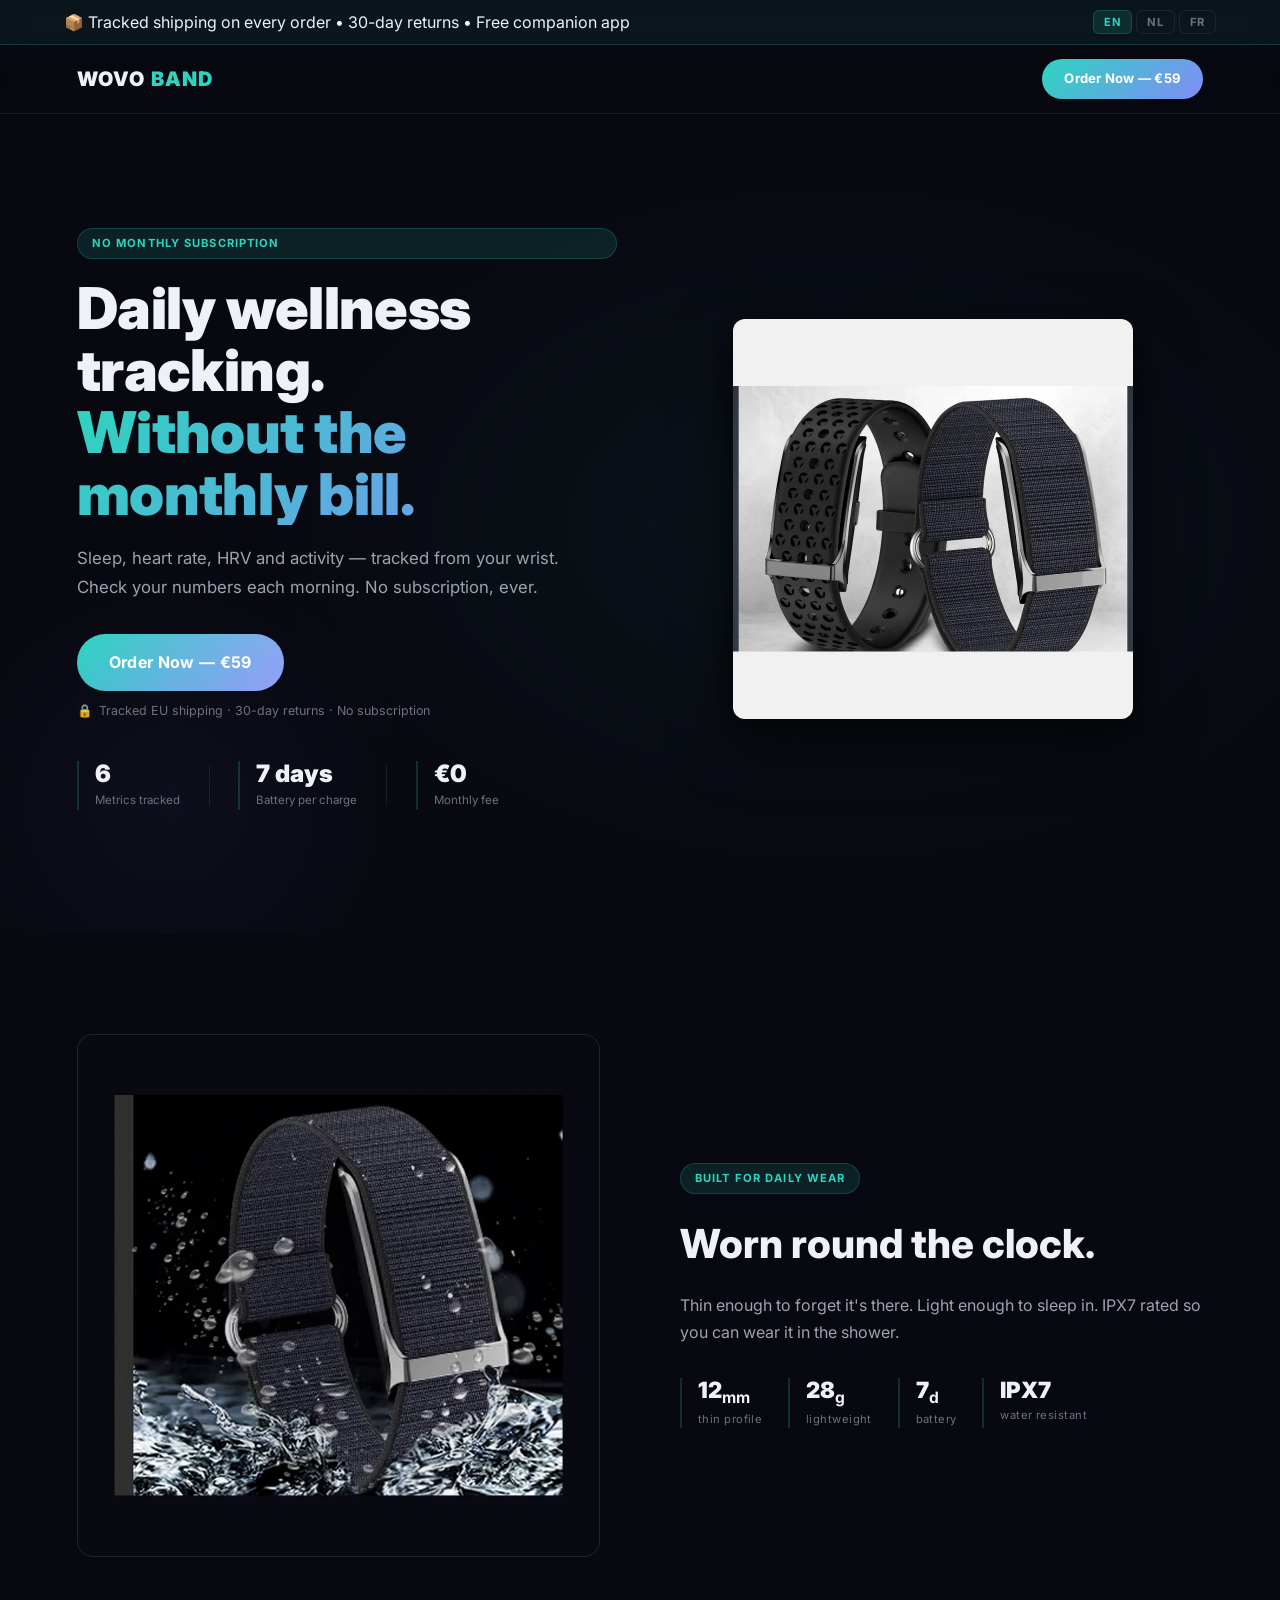
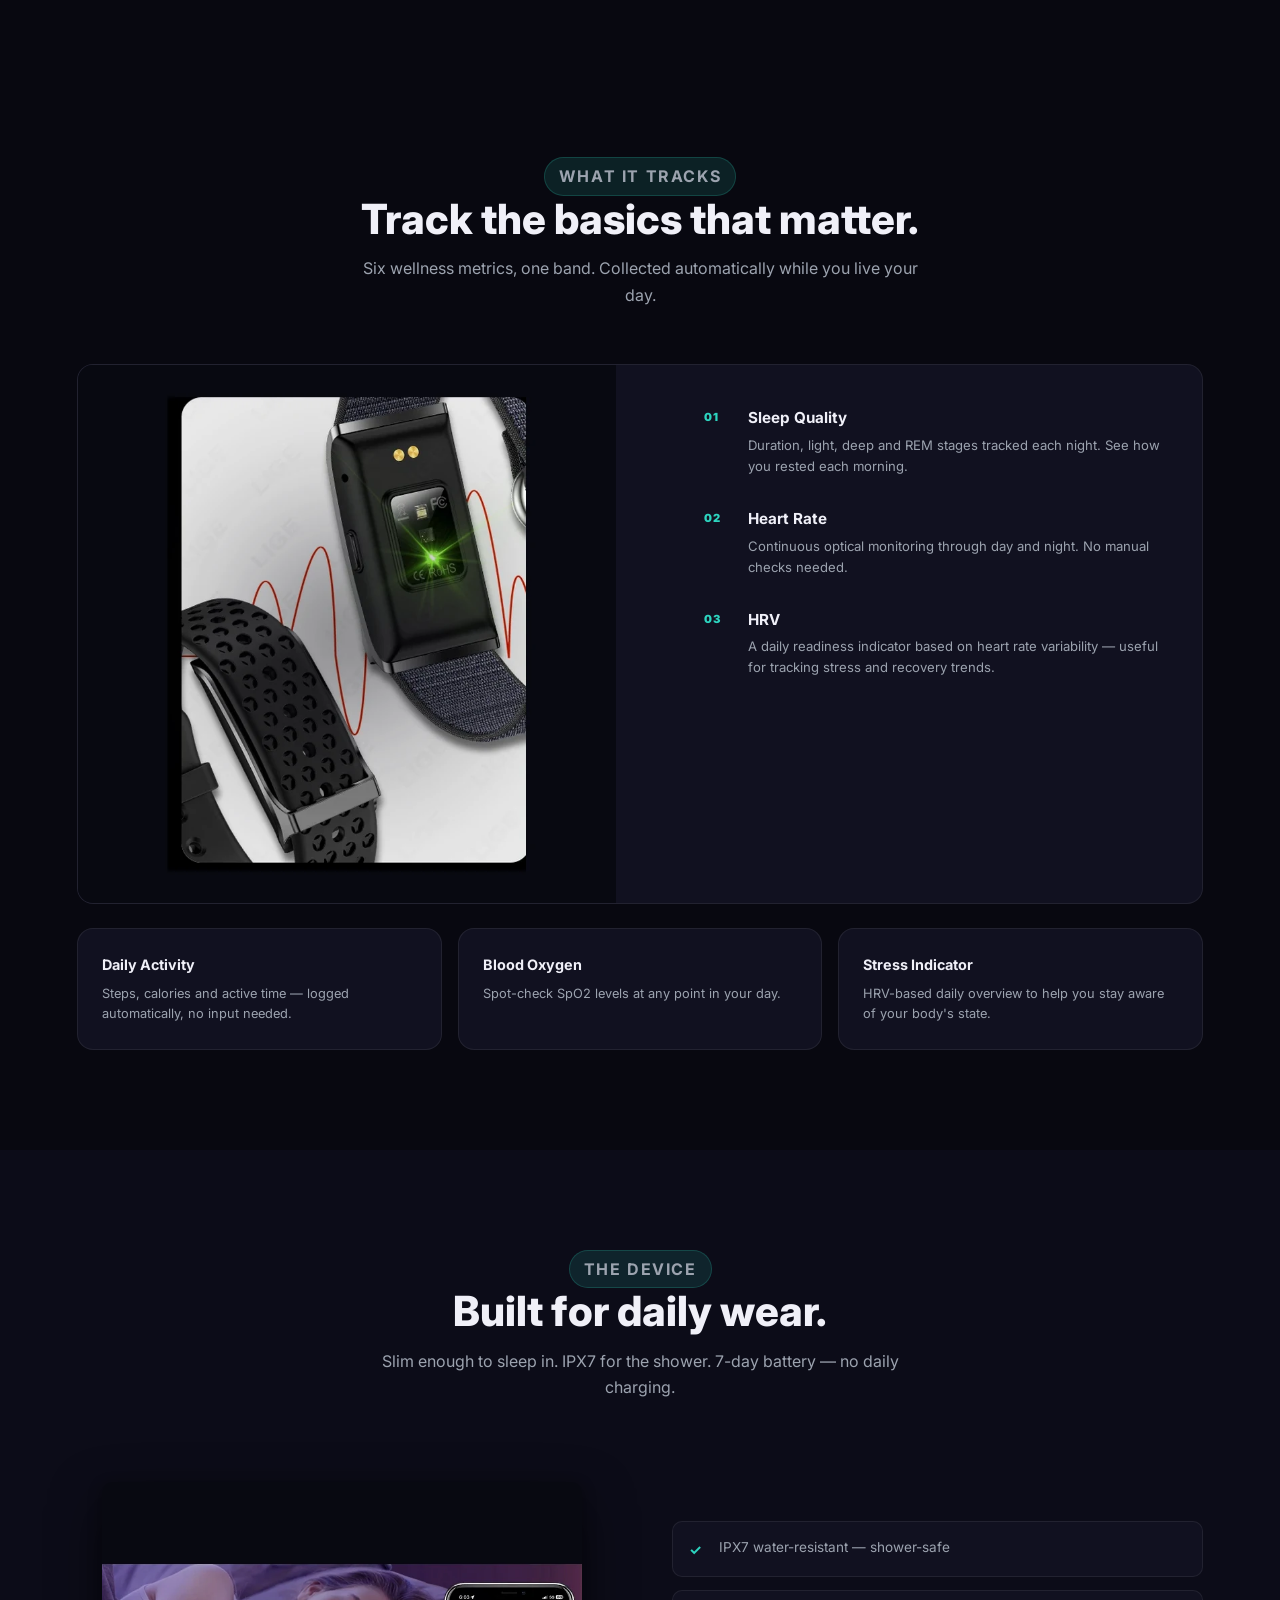
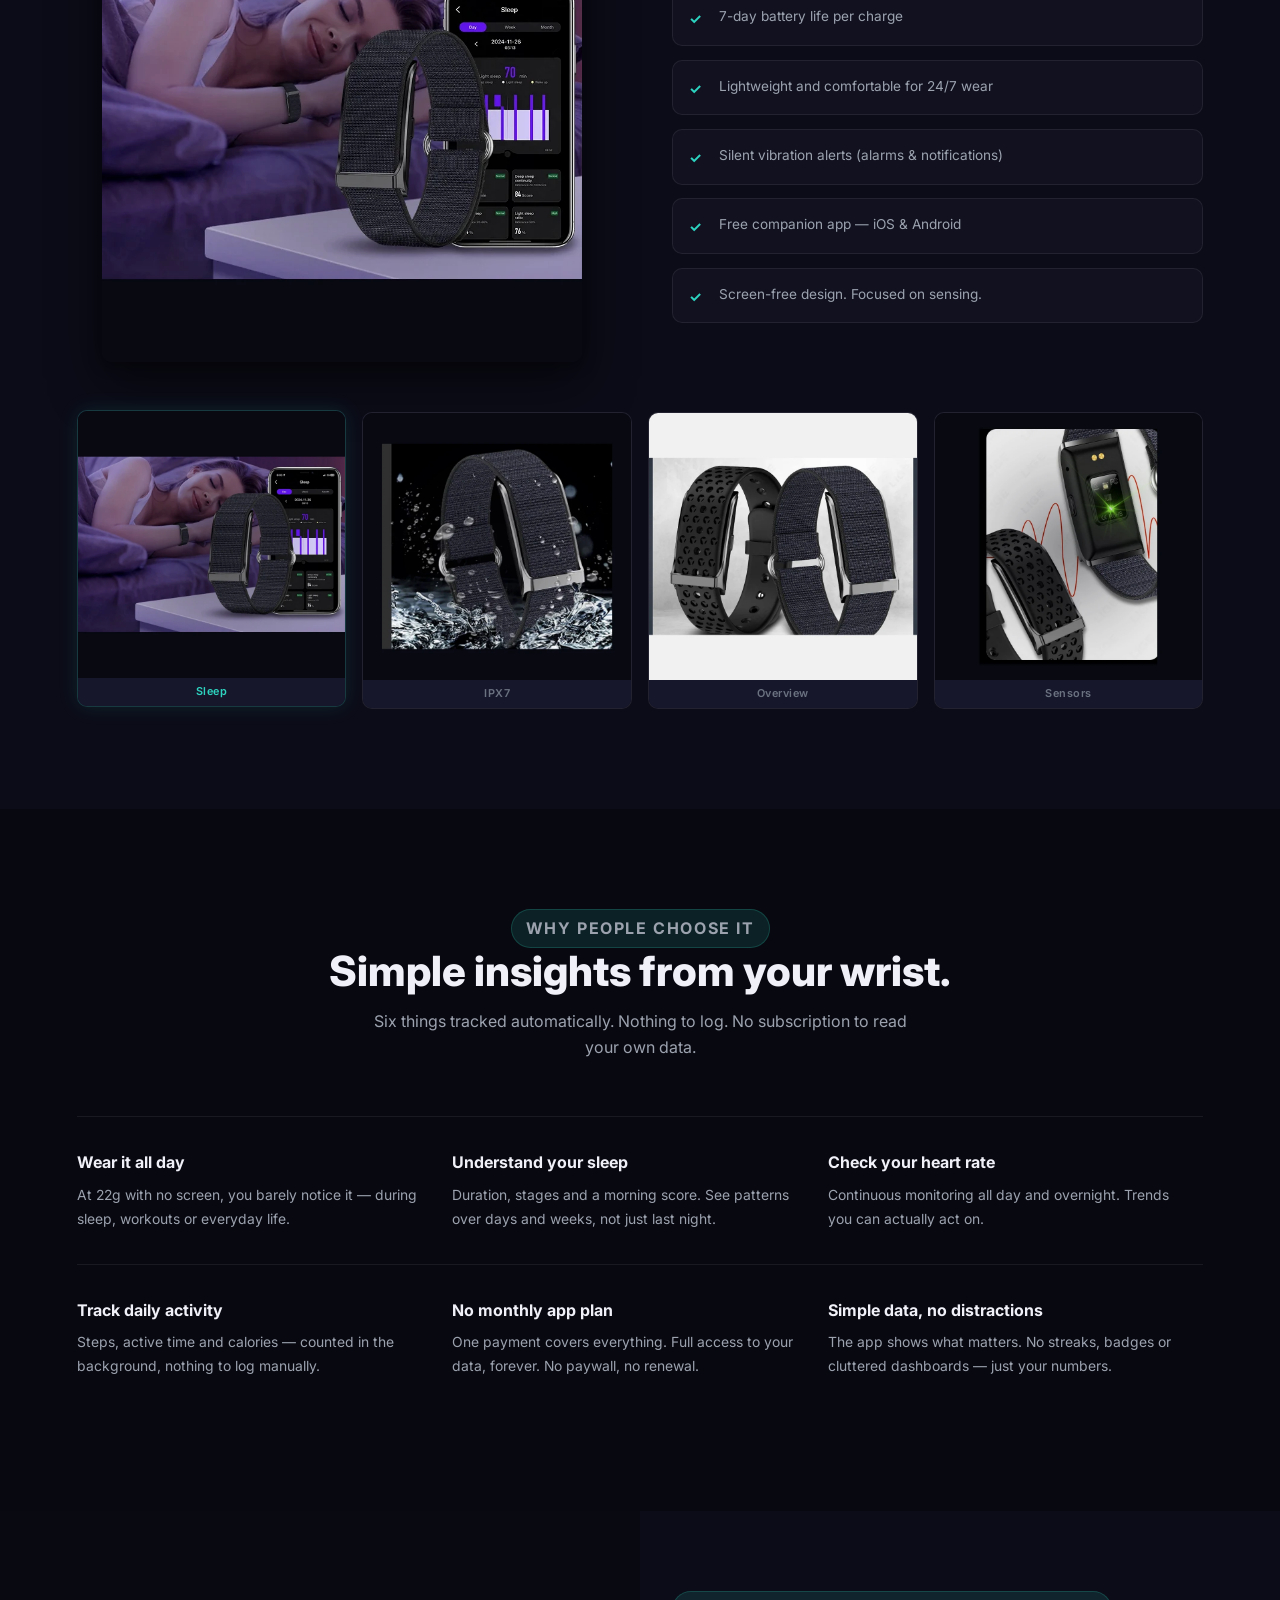
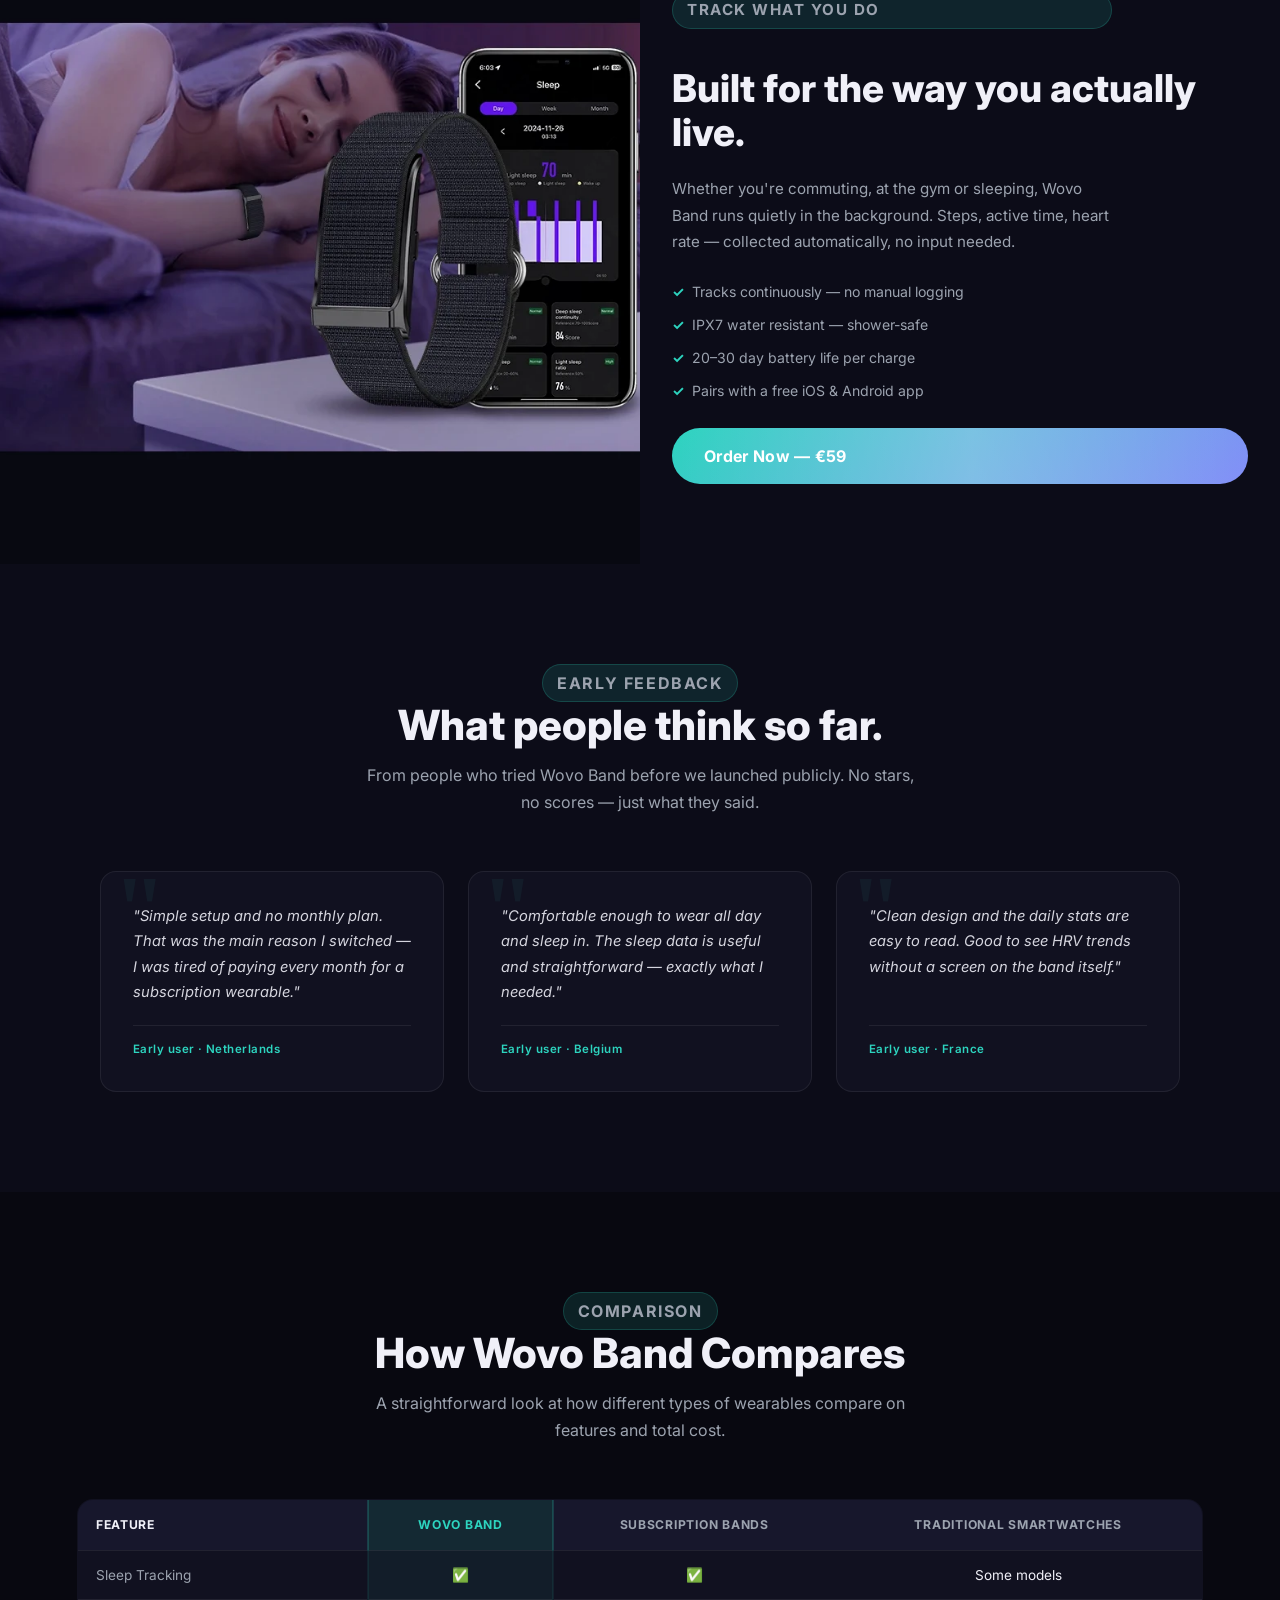
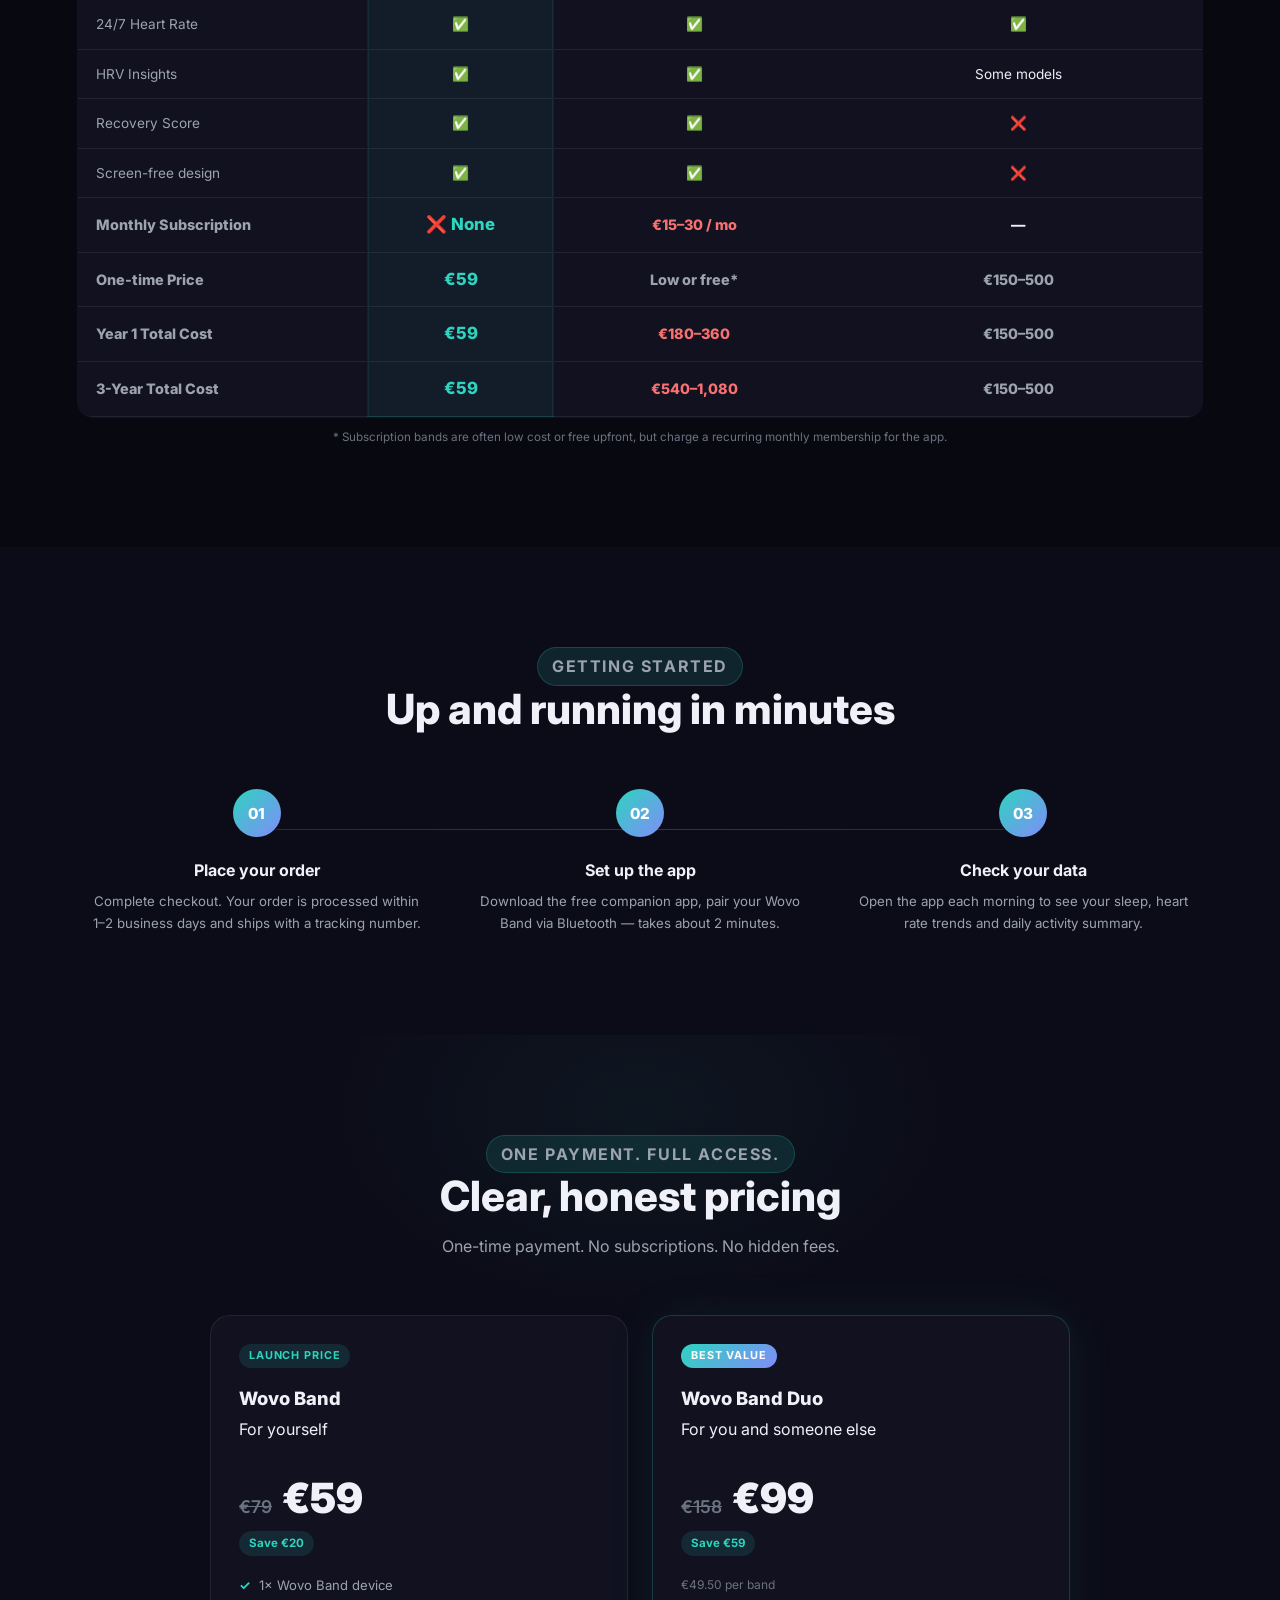
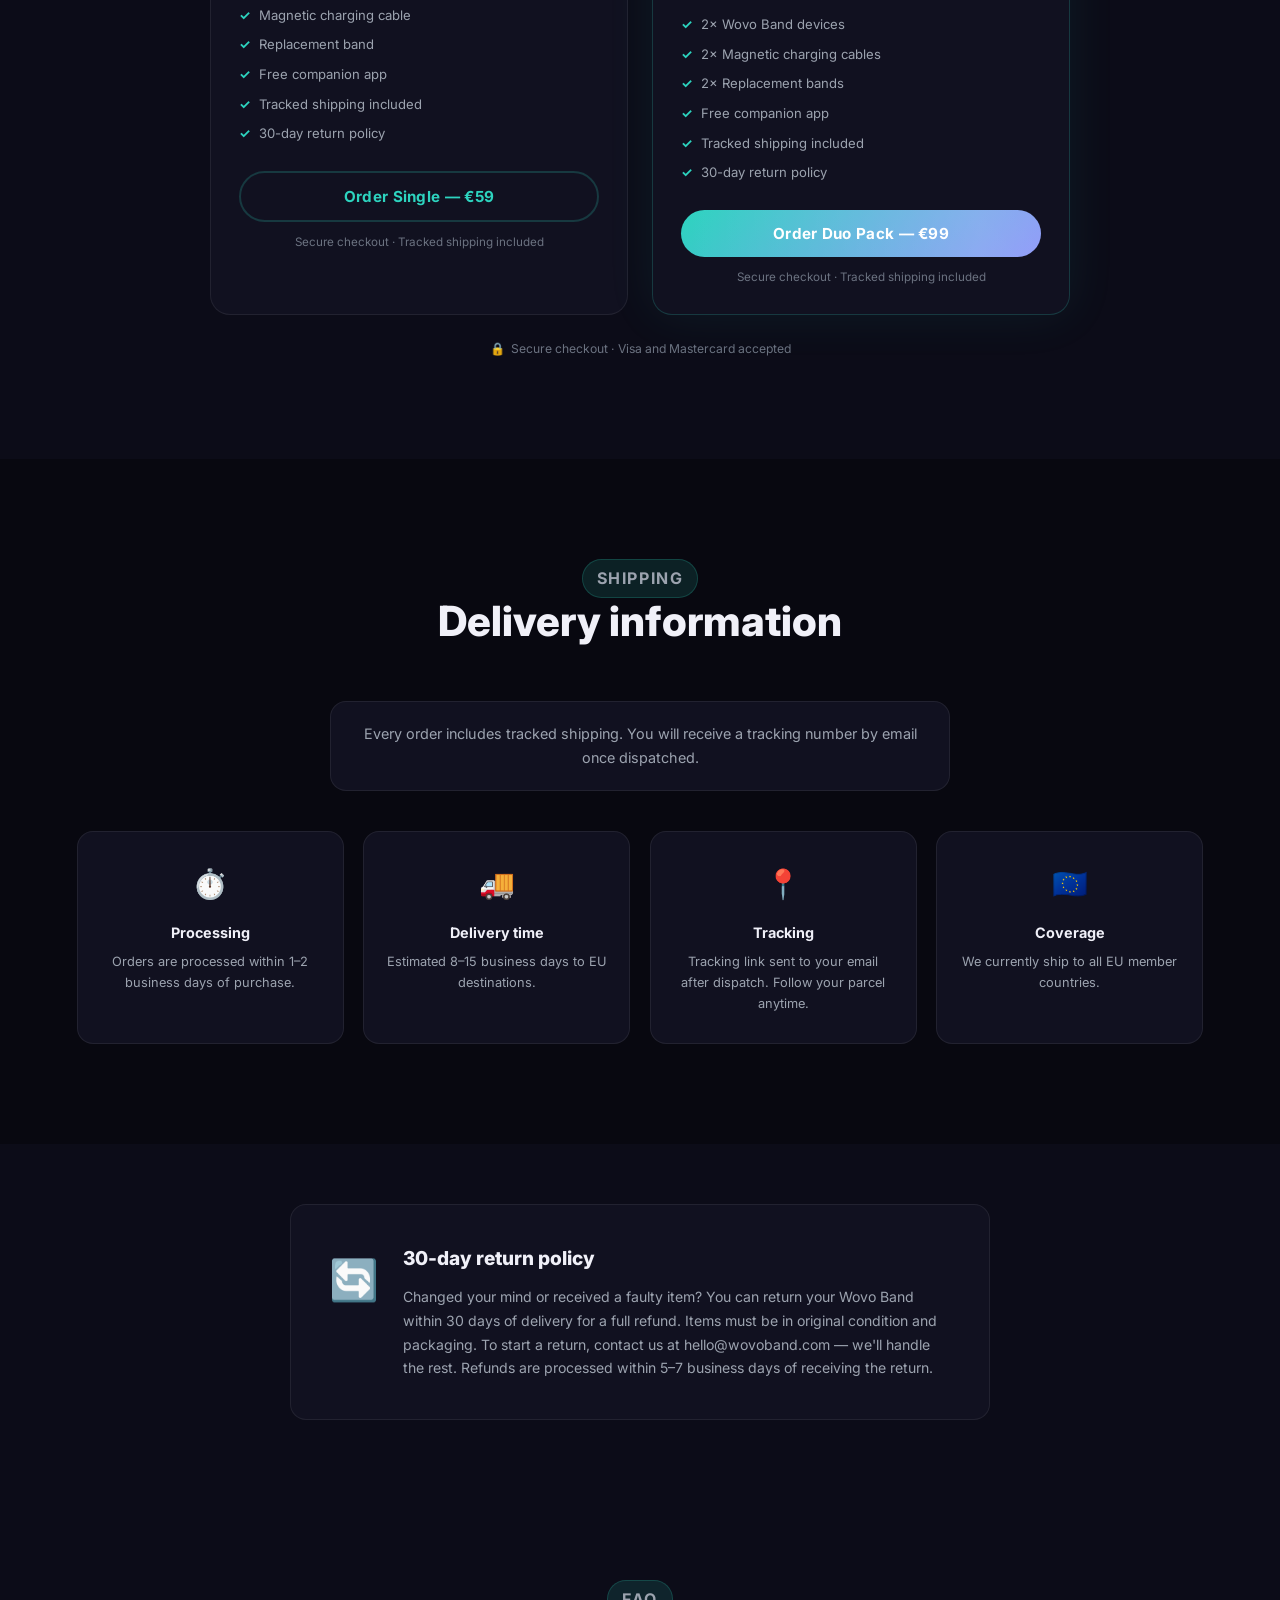
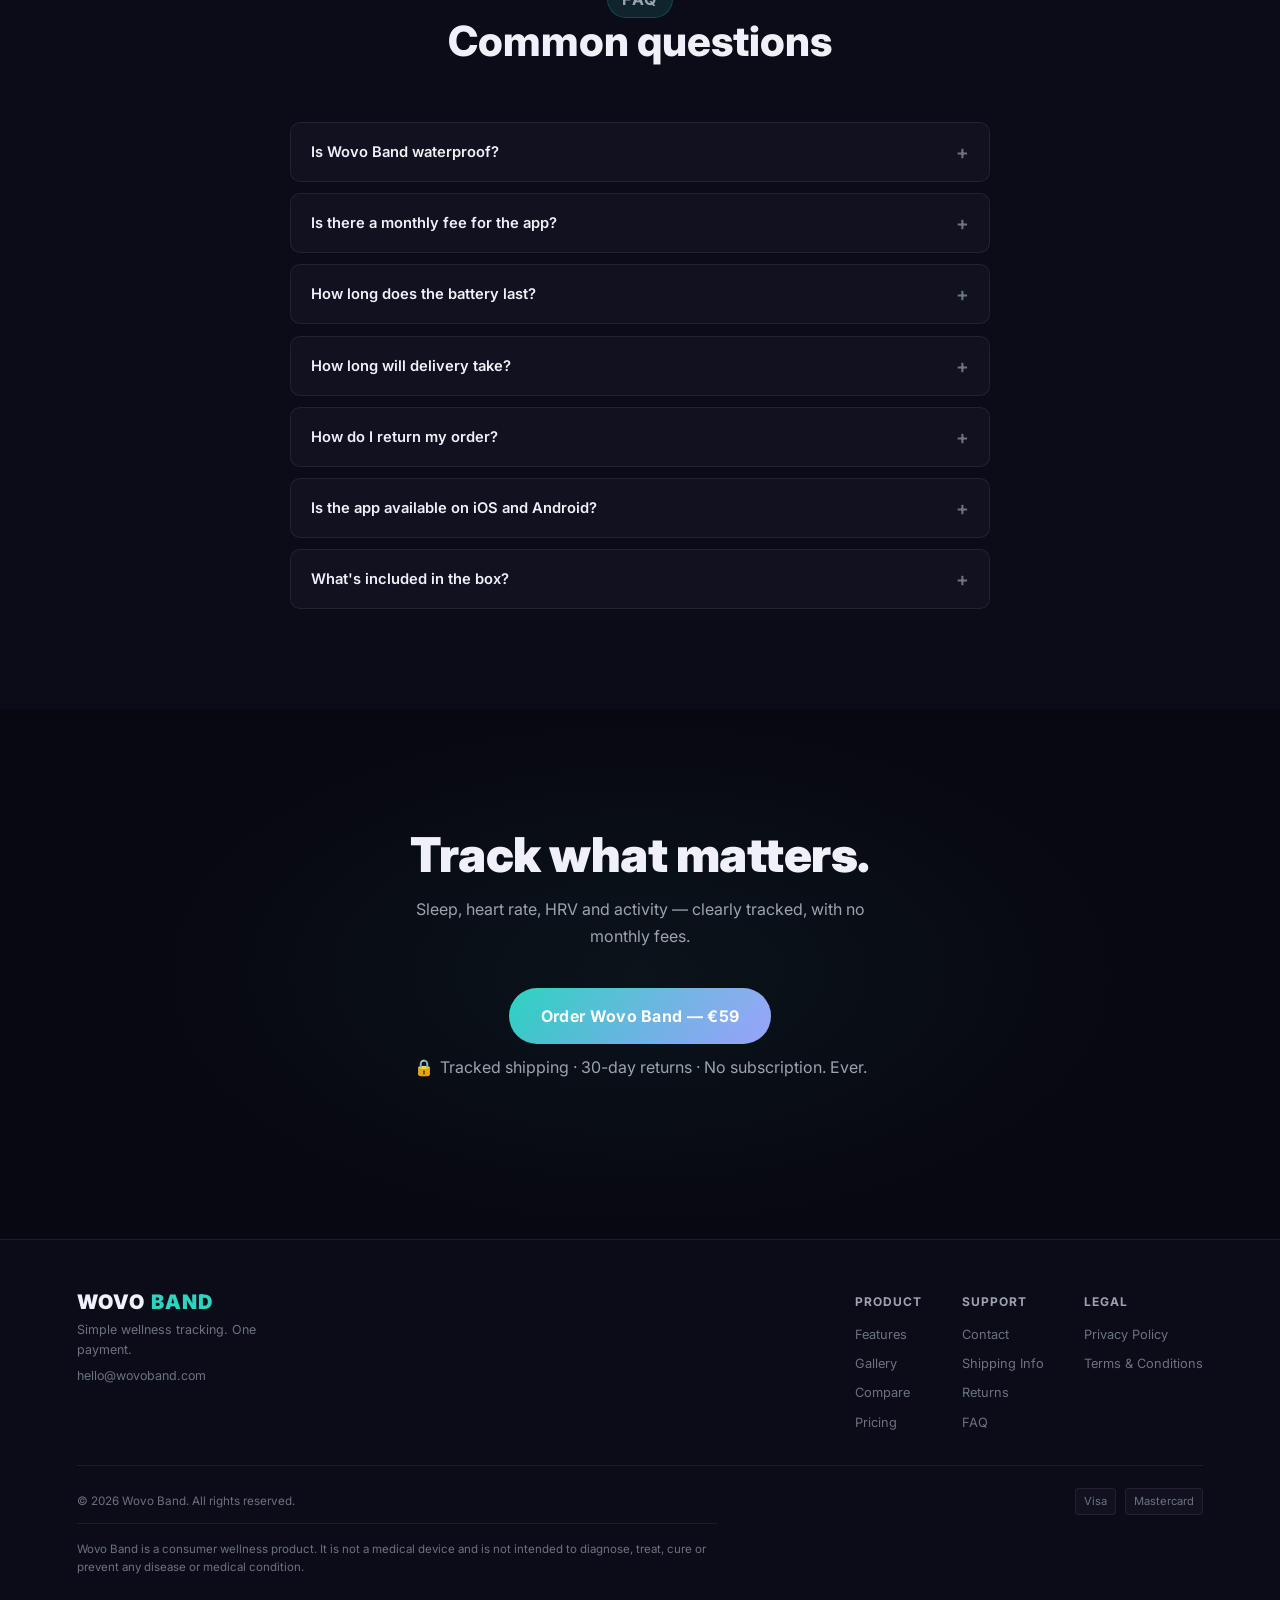
==== index.html @ 9768f895 "Initial Wovo Band website" ====
<!DOCTYPE html>
<html lang="en">
<head>
  <meta charset="UTF-8">
  <meta name="viewport" content="width=device-width, initial-scale=1.0">
  <title>Wovo Band — Daily Wellness Tracking. No Monthly Fees.</title>
  <meta name="description" content="Wovo Band tracks sleep, heart rate, HRV and daily activity. One-time price from €59. No subscription. No hidden fees. Tracked shipping included.">
  <meta property="og:type" content="product">
  <meta property="og:title" content="Wovo Band — Sleep & Heart Rate Tracker. No Subscription.">
  <meta property="og:description" content="Track sleep, heart rate and HRV. One-time price from €59. No subscription. Ever.">
  <meta property="og:image" content="https://wovoband.com/images/wovo-product-hero.png">
  <meta property="og:url" content="https://wovoband.com">
  <meta property="og:site_name" content="Wovo Band">
  <meta name="twitter:card" content="summary_large_image">
  <meta name="twitter:title" content="Wovo Band — Sleep & Heart Rate Tracker. No Subscription.">
  <meta name="twitter:description" content="One price. No monthly fees. Tracked shipping included. 30-day returns.">
  <link rel="canonical" href="https://wovoband.com/">
  <link rel="icon" href="data:image/svg+xml,<svg xmlns='http://www.w3.org/2000/svg' viewBox='0 0 32 32'><rect width='32' height='32' rx='8' fill='%23090909'/><text y='23' font-size='20' x='5'>⌚</text></svg>">
  <link rel="preconnect" href="https://fonts.googleapis.com">
  <link rel="preconnect" href="https://fonts.gstatic.com" crossorigin>
  <link href="https://fonts.googleapis.com/css2?family=Inter:wght@300;400;500;600;700;800;900&display=swap" rel="stylesheet">
  <link rel="stylesheet" href="assets/css/style.css">

  <!-- META PIXEL -->
  <script>
    !function(f,b,e,v,n,t,s){if(f.fbq)return;n=f.fbq=function(){
    n.callMethod?n.callMethod.apply(n,arguments):n.queue.push(arguments)};
    if(!f._fbq)f._fbq=n;n.push=n;n.loaded=!0;n.version='2.0';
    n.queue=[];t=b.createElement(e);t.async=!0;
    t.src=v;s=b.getElementsByTagName(e)[0];
    s.parentNode.insertBefore(t,s)}(window,document,'script',
    'https://connect.facebook.net/en_US/fbevents.js');
    fbq('init','XXXXXXXXXXXXXXXXX');
    fbq('track','PageView');
    fbq('track','ViewContent',{content_name:'Wovo Band',content_ids:['wovo-band-single'],content_type:'product',value:59.00,currency:'EUR'});
    (function(){
      var p=new URLSearchParams(window.location.search),o=p.get('order');
      if(o==='success-single') fbq('track','Purchase',{value:59.00,currency:'EUR',content_ids:['wovo-band-single'],content_type:'product'});
      if(o==='success-duo')    fbq('track','Purchase',{value:99.00,currency:'EUR',content_ids:['wovo-band-duo'],content_type:'product'});
    })();
  </script>
  <noscript><img height="1" width="1" style="display:none" src="https://www.facebook.com/tr?id=XXXXXXXXXXXXXXXXX&ev=PageView&noscript=1"/></noscript>
</head>
<body>

<!-- TOP BAR -->
<div id="topbar">
  <span data-k="topbar">📦 Tracked shipping on every order  •  30-day returns  •  Free companion app</span>
  <div class="lang-btns">
    <button class="lang-btn active" data-lang="en">EN</button>
    <button class="lang-btn" data-lang="nl">NL</button>
    <button class="lang-btn" data-lang="fr">FR</button>
  </div>
</div>

<!-- NAV -->
<nav>
  <div class="logo">WOVO <span>BAND</span></div>
  <a href="#pricing" class="nav-cta" data-k="nav_cta">Order Now — €59</a>
</nav>

<!-- HERO -->
<section id="hero">
  <div class="hero-left">
    <p class="eyebrow" data-k="hero_badge">No monthly subscription</p>
    <h1>
      <span data-k="hero_h1a">Daily wellness tracking.</span>
      <span class="h1-accent" data-k="hero_h1b">Without the monthly bill.</span>
    </h1>
    <p class="hero-sub" data-k="hero_sub">Sleep, heart rate, HRV and activity — tracked from your wrist. Check your numbers each morning. No subscription, ever.</p>
    <div class="hero-actions">
      <a href="#pricing" class="btn-pri">
        <span data-k="hero_cta">Order Now — €59</span>
      </a>
      <p class="btn-hint">
        <span>🔒</span>
        <span data-k="hero_cta_sub">Tracked EU shipping · 30-day returns · No subscription</span>
      </p>
    </div>
    <div class="hero-stats">
      <div class="hstat">
        <strong data-k="stat1_val">6</strong>
        <span data-k="stat1_label">Metrics tracked</span>
      </div>
      <div class="hstat-sep"></div>
      <div class="hstat">
        <strong data-k="stat2_val">7 days</strong>
        <span data-k="stat2_label">Battery per charge</span>
      </div>
      <div class="hstat-sep"></div>
      <div class="hstat">
        <strong data-k="stat3_val">€0</strong>
        <span data-k="stat3_label">Monthly fee</span>
      </div>
    </div>
  </div>
  <div class="hero-right">
    <div class="hero-img-wrap">
      <img src="images/wovo-product-hero.webp" class="hero-product-img" alt="Wovo Band — wellness tracker with no monthly fees">
    </div>
  </div>
</section>

<!-- BUILT FOR DAILY WEAR -->
<section id="built">
  <div class="built-grid">
    <div class="built-visual reveal">
      <img src="images/wovo-clean-waterproof.webp" alt="Wovo Band — IPX7 water resistant">
    </div>
    <div class="built-copy reveal reveal-d1">
      <p class="eyebrow" data-k="built_badge">Built for daily wear</p>
      <h2 data-k="built_h2">Worn round the clock.</h2>
      <p data-k="built_p">Thin enough to forget it's there. Light enough to sleep in. IPX7 rated so you can wear it in the shower.</p>
      <div class="specs-row">
        <div class="spec-item">
          <span class="spec-val">12<sub>mm</sub></span>
          <span class="spec-label" data-k="built_s1">thin profile</span>
        </div>
        <div class="spec-item">
          <span class="spec-val">28<sub>g</sub></span>
          <span class="spec-label" data-k="built_s2">lightweight</span>
        </div>
        <div class="spec-item">
          <span class="spec-val">7<sub>d</sub></span>
          <span class="spec-label" data-k="built_s3">battery</span>
        </div>
        <div class="spec-item">
          <span class="spec-val">IPX7</span>
          <span class="spec-label" data-k="built_s4">water resistant</span>
        </div>
      </div>
    </div>
  </div>
</section>

<!-- WHAT IT TRACKS -->
<section id="features">
  <div class="sec-header reveal">
    <p class="eyebrow" data-k="feat_badge">What it tracks</p>
    <h2 data-k="feat_h2">Track the basics that matter.</h2>
    <p data-k="feat_sub">Six wellness metrics, one band. Collected automatically while you live your day.</p>
  </div>
  <div class="feat-layout">
    <div class="feat-main reveal">
      <div class="feat-main-img">
        <img src="images/wovo-clean-sensors.webp" alt="Wovo Band optical sensor array">
      </div>
      <div class="feat-main-list">
        <div class="feat-line">
          <span class="feat-num">01</span>
          <div>
            <h3 data-k="feat1_title">Sleep Quality</h3>
            <p data-k="feat1_desc">Duration, light, deep and REM stages tracked each night. See how you rested each morning.</p>
          </div>
        </div>
        <div class="feat-line">
          <span class="feat-num">02</span>
          <div>
            <h3 data-k="feat2_title">Heart Rate</h3>
            <p data-k="feat2_desc">Continuous optical monitoring through day and night. No manual checks needed.</p>
          </div>
        </div>
        <div class="feat-line">
          <span class="feat-num">03</span>
          <div>
            <h3 data-k="feat3_title">HRV</h3>
            <p data-k="feat3_desc">A daily readiness indicator based on heart rate variability — useful for tracking stress and recovery trends.</p>
          </div>
        </div>
      </div>
    </div>
    <div class="feat-row">
      <div class="feat-sm reveal">
        <h4 data-k="feat4_title">Daily Activity</h4>
        <p data-k="feat4_desc">Steps, calories and active time — logged automatically, no input needed.</p>
      </div>
      <div class="feat-sm reveal reveal-d1">
        <h4 data-k="feat5_title">Blood Oxygen</h4>
        <p data-k="feat5_desc">Spot-check SpO2 levels at any point in your day.</p>
      </div>
      <div class="feat-sm reveal reveal-d2">
        <h4 data-k="feat6_title">Stress Indicator</h4>
        <p data-k="feat6_desc">HRV-based daily overview to help you stay aware of your body's state.</p>
      </div>
    </div>
  </div>
</section>

<!-- PRODUCT GALLERY -->
<section id="product">
  <div class="sec-header reveal">
    <p class="eyebrow" data-k="prod_badge">The device</p>
    <h2 data-k="prod_h2">Built for daily wear.</h2>
    <p data-k="prod_sub">Slim enough to sleep in. IPX7 for the shower. 7-day battery — no daily charging.</p>
  </div>
  <div class="prod-grid">
    <div class="prod-img reveal" id="prod-main-img">
      <div class="prod-stage-wrap">
        <img class="prod-stage-img" id="stage-img" src="images/wovo-clean-lifestyle.webp" alt="Wovo Band fitness tracker">
      </div>
    </div>
    <div class="prod-list reveal reveal-d1">
      <div class="prod-item">
        <span class="prod-check">✓</span>
        <p data-k="prod_f2">IPX7 water-resistant — shower-safe</p>
      </div>
      <div class="prod-item">
        <span class="prod-check">✓</span>
        <p data-k="prod_f3">7-day battery life per charge</p>
      </div>
      <div class="prod-item">
        <span class="prod-check">✓</span>
        <p data-k="prod_f1">Lightweight and comfortable for 24/7 wear</p>
      </div>
      <div class="prod-item">
        <span class="prod-check">✓</span>
        <p data-k="prod_f4">Silent vibration alerts (alarms &amp; notifications)</p>
      </div>
      <div class="prod-item">
        <span class="prod-check">✓</span>
        <p data-k="prod_f5">Free companion app — iOS &amp; Android</p>
      </div>
      <div class="prod-item">
        <span class="prod-check">✓</span>
        <p data-k="prod_f6">Screen-free design. Focused on sensing.</p>
      </div>
    </div>
  </div>
  <div class="prod-gallery reveal">
    <div class="gallery-thumb active" data-target="images/wovo-clean-lifestyle.webp" data-alt="Wovo Band sleep tracking">
      <img src="images/wovo-clean-lifestyle.webp" alt="Wovo Band sleep tracking" loading="lazy">
      <span class="gallery-label">Sleep</span>
    </div>
    <div class="gallery-thumb" data-target="images/wovo-clean-waterproof.webp" data-alt="Wovo Band waterproof">
      <img src="images/wovo-clean-waterproof.webp" alt="Wovo Band waterproof" loading="lazy">
      <span class="gallery-label">IPX7</span>
    </div>
    <div class="gallery-thumb" data-target="images/wovo-product-hero.webp" data-alt="Wovo Band overview">
      <img src="images/wovo-product-hero.webp" alt="Wovo Band overview" loading="lazy">
      <span class="gallery-label">Overview</span>
    </div>
    <div class="gallery-thumb" data-target="images/wovo-clean-sensors.webp" data-alt="Wovo Band sensor detail">
      <img src="images/wovo-clean-sensors.webp" alt="Wovo Band sensor array" loading="lazy">
      <span class="gallery-label">Sensors</span>
    </div>
  </div>
</section>

<!-- BENEFITS -->
<section id="benefits">
  <div class="sec-header reveal">
    <p class="eyebrow">Why people choose it</p>
    <h2>Simple insights from your wrist.</h2>
    <p>Six things tracked automatically. Nothing to log. No subscription to read your own data.</p>
  </div>
  <div class="benefits-grid">
    <div class="benefit-item reveal">
      <h3>Wear it all day</h3>
      <p>At 22g with no screen, you barely notice it — during sleep, workouts or everyday life.</p>
    </div>
    <div class="benefit-item reveal reveal-d1">
      <h3>Understand your sleep</h3>
      <p>Duration, stages and a morning score. See patterns over days and weeks, not just last night.</p>
    </div>
    <div class="benefit-item reveal reveal-d2">
      <h3>Check your heart rate</h3>
      <p>Continuous monitoring all day and overnight. Trends you can actually act on.</p>
    </div>
    <div class="benefit-item reveal">
      <h3>Track daily activity</h3>
      <p>Steps, active time and calories — counted in the background, nothing to log manually.</p>
    </div>
    <div class="benefit-item reveal reveal-d1">
      <h3>No monthly app plan</h3>
      <p>One payment covers everything. Full access to your data, forever. No paywall, no renewal.</p>
    </div>
    <div class="benefit-item reveal reveal-d2">
      <h3>Simple data, no distractions</h3>
      <p>The app shows what matters. No streaks, badges or cluttered dashboards — just your numbers.</p>
    </div>
  </div>
</section>

<!-- LIFESTYLE -->
<section id="lifestyle">
  <div class="lifestyle-split">
    <div class="lifestyle-img reveal">
      <img src="images/wovo-clean-lifestyle.webp" alt="Wovo Band worn during daily activity">
    </div>
    <div class="lifestyle-copy reveal reveal-d1">
      <p class="eyebrow">Track what you do</p>
      <h2>Built for the way you actually live.</h2>
      <p>Whether you're commuting, at the gym or sleeping, Wovo Band runs quietly in the background. Steps, active time, heart rate — collected automatically, no input needed.</p>
      <ul class="lifestyle-list">
        <li>Tracks continuously — no manual logging</li>
        <li>IPX7 water resistant — shower-safe</li>
        <li>20–30 day battery life per charge</li>
        <li>Pairs with a free iOS &amp; Android app</li>
      </ul>
      <a href="#pricing" class="btn-pri">Order Now — €59</a>
    </div>
  </div>
</section>

<!-- EARLY FEEDBACK -->
<section id="feedback">
  <div class="sec-header reveal">
    <p class="eyebrow">Early feedback</p>
    <h2>What people think so far.</h2>
    <p>From people who tried Wovo Band before we launched publicly. No stars, no scores — just what they said.</p>
  </div>
  <div class="fb-grid">
    <div class="fb-card reveal">
      <p class="fb-quote">"Simple setup and no monthly plan. That was the main reason I switched — I was tired of paying every month for a subscription wearable."</p>
      <span class="fb-tag">Early user · Netherlands</span>
    </div>
    <div class="fb-card reveal reveal-d1">
      <p class="fb-quote">"Comfortable enough to wear all day and sleep in. The sleep data is useful and straightforward — exactly what I needed."</p>
      <span class="fb-tag">Early user · Belgium</span>
    </div>
    <div class="fb-card reveal reveal-d2">
      <p class="fb-quote">"Clean design and the daily stats are easy to read. Good to see HRV trends without a screen on the band itself."</p>
      <span class="fb-tag">Early user · France</span>
    </div>
  </div>
</section>

<!-- COMPARISON -->
<section id="comparison">
  <div class="sec-header reveal">
    <p class="eyebrow" data-k="comp_badge">Comparison</p>
    <h2 data-k="comp_h2">How Wovo Band Compares</h2>
    <p data-k="comp_sub">A straightforward look at how different types of wearables compare on features and total cost.</p>
  </div>
  <div class="comp-wrap reveal">
    <table class="comp-table">
      <thead>
        <tr>
          <th data-k="comp_feat_header" style="text-align:left;">Feature</th>
          <th class="col-wovo" data-k="comp_col1">Wovo Band</th>
          <th data-k="comp_col2">Subscription Bands</th>
          <th data-k="comp_col3">Traditional Smartwatches</th>
        </tr>
      </thead>
      <tbody>
        <tr><td data-k="comp_r1">Sleep Tracking</td><td class="col-wovo">✅</td><td>✅</td><td data-k="comp_partial">Some models</td></tr>
        <tr><td data-k="comp_r2">24/7 Heart Rate</td><td class="col-wovo">✅</td><td>✅</td><td>✅</td></tr>
        <tr><td data-k="comp_r3">HRV Insights</td><td class="col-wovo">✅</td><td>✅</td><td data-k="comp_partial">Some models</td></tr>
        <tr><td data-k="comp_r4">Recovery Score</td><td class="col-wovo">✅</td><td>✅</td><td>❌</td></tr>
        <tr><td data-k="comp_r5">Screen-free design</td><td class="col-wovo">✅</td><td>✅</td><td>❌</td></tr>
        <tr class="price-row"><td data-k="comp_r6">Monthly Subscription</td><td class="col-wovo">❌ None</td><td class="sub-cost" data-k="comp_c2r6">€15–30 / mo</td><td data-k="comp_c3r6">—</td></tr>
        <tr class="price-row"><td data-k="comp_r7">One-time Price</td><td class="col-wovo" data-k="comp_c1r7">€59</td><td style="color:var(--muted2);" data-k="comp_c2r7">Low or free*</td><td style="color:var(--muted2);" data-k="comp_c3r7">€150–500</td></tr>
        <tr class="price-row"><td data-k="comp_r8">Year 1 Total Cost</td><td class="col-wovo" data-k="comp_c1r8">€59</td><td class="sub-cost" data-k="comp_c2r8">€180–360</td><td style="color:var(--muted2);" data-k="comp_c3r8">€150–500</td></tr>
        <tr class="price-row"><td data-k="comp_r9">3-Year Total Cost</td><td class="col-wovo" data-k="comp_c1r9">€59</td><td class="sub-cost" data-k="comp_c2r9">€540–1,080</td><td style="color:var(--muted2);" data-k="comp_c3r9">€150–500</td></tr>
      </tbody>
    </table>
  </div>
  <p class="comp-note" data-k="comp_note">* Subscription bands are often low cost or free upfront, but charge a recurring monthly membership for the app.</p>
</section>

<!-- HOW IT WORKS -->
<section id="how">
  <div class="sec-header reveal">
    <p class="eyebrow" data-k="how_badge">Getting started</p>
    <h2 data-k="how_h2">Up and running in minutes</h2>
  </div>
  <div class="how-grid">
    <div class="how-step reveal">
      <div class="how-num">01</div>
      <h3 data-k="how1_title">Place your order</h3>
      <p data-k="how1_desc">Complete checkout. Your order is processed within 1–2 business days and ships with a tracking number.</p>
    </div>
    <div class="how-step reveal reveal-d1">
      <div class="how-num">02</div>
      <h3 data-k="how2_title">Set up the app</h3>
      <p data-k="how2_desc">Download the free companion app, pair your Wovo Band via Bluetooth — takes about 2 minutes.</p>
    </div>
    <div class="how-step reveal reveal-d2">
      <div class="how-num">03</div>
      <h3 data-k="how3_title">Check your data</h3>
      <p data-k="how3_desc">Open the app each morning to see your sleep, heart rate trends and daily activity summary.</p>
    </div>
  </div>
</section>

<!-- PRICING -->
<section id="pricing">
  <div class="sec-header reveal">
    <p class="eyebrow" data-k="price_badge">One payment. Full access.</p>
    <h2 data-k="price_h2">Clear, honest pricing</h2>
    <p data-k="price_sub">One-time payment. No subscriptions. No hidden fees.</p>
  </div>
  <div class="price-grid">
    <div class="price-card reveal">
      <div class="price-head">
        <span class="price-tag" data-k="p1_tag">Launch Price</span>
        <h3 class="price-name" data-k="p1_name">Wovo Band</h3>
        <p class="price-sub-txt" data-k="p1_sub">For yourself</p>
      </div>
      <div class="price-body">
        <div class="price-amount">
          <span class="price-was" data-k="p1_was">€79</span>
          <span class="price-now" data-k="p1_now">€59</span>
        </div>
        <span class="price-save" data-k="p1_save">Save €20</span>
        <ul class="price-includes">
          <li data-k="p1_i1">1× Wovo Band device</li>
          <li data-k="p1_i2">Magnetic charging cable</li>
          <li data-k="p1_i3">Replacement band</li>
          <li data-k="p1_i4">Free companion app</li>
          <li data-k="p1_i5">Tracked shipping included</li>
          <li data-k="p1_i6">30-day return policy</li>
        </ul>
        <button class="btn-buy" data-buy="single" data-k="p1_cta">Order Single — €59</button>
        <p class="buy-micro" data-k="price_micro">Secure checkout · Tracked shipping included</p>
      </div>
    </div>
    <div class="price-card featured reveal reveal-d1">
      <div class="price-head">
        <span class="price-tag" data-k="p2_tag">Best Value</span>
        <h3 class="price-name" data-k="p2_name">Wovo Band Duo</h3>
        <p class="price-sub-txt" data-k="p2_sub">For you and someone else</p>
      </div>
      <div class="price-body">
        <div class="price-amount">
          <span class="price-was" data-k="p2_was">€158</span>
          <span class="price-now" data-k="p2_now">€99</span>
        </div>
        <span class="price-save" data-k="p2_save">Save €59</span>
        <p class="price-each" data-k="p2_each">€49.50 per band</p>
        <ul class="price-includes">
          <li data-k="p2_i1">2× Wovo Band devices</li>
          <li data-k="p2_i2">2× Magnetic charging cables</li>
          <li data-k="p2_i3">2× Replacement bands</li>
          <li data-k="p2_i4">Free companion app</li>
          <li data-k="p2_i5">Tracked shipping included</li>
          <li data-k="p2_i6">30-day return policy</li>
        </ul>
        <button class="btn-buy" data-buy="duo" data-k="p2_cta">Order Duo Pack — €99</button>
        <p class="buy-micro" data-k="price_micro">Secure checkout · Tracked shipping included</p>
      </div>
    </div>
  </div>
  <p class="price-note" data-k="price_note">Secure checkout · Visa and Mastercard accepted</p>
</section>

<!-- SHIPPING -->
<section id="shipping">
  <div class="sec-header reveal">
    <p class="eyebrow" data-k="ship_badge">Shipping</p>
    <h2 data-k="ship_h2">Delivery information</h2>
  </div>
  <div class="ship-note reveal" data-k="ship_note">Every order includes tracked shipping. You will receive a tracking number by email once dispatched.</div>
  <div class="ship-grid">
    <div class="ship-item reveal">
      <div class="ship-ico">⏱️</div>
      <h4 data-k="sh1_title">Processing</h4>
      <p data-k="sh1_desc">Orders are processed within 1–2 business days of purchase.</p>
    </div>
    <div class="ship-item reveal reveal-d1">
      <div class="ship-ico">🚚</div>
      <h4 data-k="sh2_title">Delivery time</h4>
      <p data-k="sh2_desc">Estimated 8–15 business days to EU destinations.</p>
    </div>
    <div class="ship-item reveal reveal-d2">
      <div class="ship-ico">📍</div>
      <h4 data-k="sh3_title">Tracking</h4>
      <p data-k="sh3_desc">Tracking link sent to your email after dispatch. Follow your parcel anytime.</p>
    </div>
    <div class="ship-item reveal reveal-d3">
      <div class="ship-ico">🇪🇺</div>
      <h4 data-k="sh4_title">Coverage</h4>
      <p data-k="sh4_desc">We currently ship to all EU member countries.</p>
    </div>
  </div>
</section>

<!-- RETURNS -->
<section id="returns">
  <div class="ret-card reveal">
    <div class="ret-ico">🔄</div>
    <div>
      <h2 data-k="ret_h2">30-day return policy</h2>
      <p data-k="ret_body">Changed your mind or received a faulty item? You can return your Wovo Band within 30 days of delivery for a full refund. Items must be in original condition and packaging. To start a return, contact us at hello@wovoband.com — we'll handle the rest. Refunds are processed within 5–7 business days of receiving the return.</p>
    </div>
  </div>
</section>

<!-- FAQ -->
<section id="faq">
  <div class="sec-header reveal">
    <p class="eyebrow" data-k="faq_badge">FAQ</p>
    <h2 data-k="faq_h2">Common questions</h2>
  </div>
  <div class="faq-list reveal">
    <div class="faq-item">
      <button class="faq-q"><span data-k="faq1_q">Is Wovo Band waterproof?</span><span class="faq-arr">+</span></button>
      <div class="faq-a" data-k="faq1_a">Wovo Band is IPX7 water-resistant, meaning it handles sweat, rain and brief submersion (up to 1 metre for 30 minutes). It's safe to wear in the shower. It is not designed for swimming laps or deep-water activities.</div>
    </div>
    <div class="faq-item">
      <button class="faq-q"><span data-k="faq2_q">Is there a monthly fee for the app?</span><span class="faq-arr">+</span></button>
      <div class="faq-a" data-k="faq2_a">No. The companion app is completely free. There are no subscriptions, membership fees or recurring charges of any kind — your one-time purchase covers everything.</div>
    </div>
    <div class="faq-item">
      <button class="faq-q"><span data-k="faq3_q">How long does the battery last?</span><span class="faq-arr">+</span></button>
      <div class="faq-a" data-k="faq3_a">Up to 7 days on a single charge, depending on how often the sensors are active.</div>
    </div>
    <div class="faq-item">
      <button class="faq-q"><span data-k="faq4_q">How long will delivery take?</span><span class="faq-arr">+</span></button>
      <div class="faq-a" data-k="faq4_a">Orders are processed in 1–2 business days and typically arrive within 8–15 business days for EU destinations. You will receive a tracking number by email.</div>
    </div>
    <div class="faq-item">
      <button class="faq-q"><span data-k="faq5_q">How do I return my order?</span><span class="faq-arr">+</span></button>
      <div class="faq-a" data-k="faq5_a">Send an email to hello@wovoband.com within 30 days of receiving your order. We'll send you return instructions. Items must be in their original condition. Refunds are issued within 5–7 business days of receiving the return.</div>
    </div>
    <div class="faq-item">
      <button class="faq-q"><span data-k="faq6_q">Is the app available on iOS and Android?</span><span class="faq-arr">+</span></button>
      <div class="faq-a" data-k="faq6_a">Yes. The companion app is available for both iOS and Android.</div>
    </div>
    <div class="faq-item">
      <button class="faq-q"><span data-k="faq7_q">What's included in the box?</span><span class="faq-arr">+</span></button>
      <div class="faq-a" data-k="faq7_a">One Wovo Band device, a magnetic charging cable and one replacement band. The companion app is downloaded separately from the App Store or Google Play.</div>
    </div>
  </div>
</section>

<!-- FINAL CTA -->
<section id="final">
  <div class="reveal">
    <h2 data-k="final_h2">Track what matters.</h2>
    <p data-k="final_sub">Sleep, heart rate, HRV and activity — clearly tracked, with no monthly fees.</p>
  </div>
  <div class="final-ctas reveal">
    <a href="#pricing" class="btn-pri">
      <span data-k="final_cta">Order Wovo Band — €59</span>
    </a>
    <p class="btn-hint">
      <span>🔒</span>
      <span data-k="final_cta_sub">Tracked shipping · 30-day returns · No subscription. Ever.</span>
    </p>
  </div>
</section>

<!-- FOOTER -->
<footer>
  <div class="foot-main">
    <div class="foot-brand">
      <div class="logo">WOVO <span>BAND</span></div>
      <p data-k="foot_tag">Simple wellness tracking. One payment.</p>
      <p class="foot-email">hello@wovoband.com</p>
    </div>
    <div class="foot-cols">
      <div class="foot-col">
        <h5>Product</h5>
        <a href="#features">Features</a>
        <a href="#product">Gallery</a>
        <a href="#comparison">Compare</a>
        <a href="#pricing">Pricing</a>
      </div>
      <div class="foot-col">
        <h5>Support</h5>
        <a href="mailto:hello@wovoband.com" data-k="foot_contact">Contact</a>
        <a href="#shipping" data-k="foot_shipping">Shipping Info</a>
        <a href="#returns" data-k="foot_returns">Returns</a>
        <a href="#faq">FAQ</a>
      </div>
      <div class="foot-col">
        <h5>Legal</h5>
        <a href="/privacy.html" data-k="foot_privacy">Privacy Policy</a>
        <a href="/terms.html" data-k="foot_terms">Terms &amp; Conditions</a>
      </div>
    </div>
  </div>
  <div class="foot-bottom">
    <span data-k="foot_copy">© 2026 Wovo Band. All rights reserved.</span>
    <div class="foot-pay">
      <span>Visa</span>
      <span>Mastercard</span>
    </div>
  </div>
  <p class="foot-disclaimer">Wovo Band is a consumer wellness product. It is not a medical device and is not intended to diagnose, treat, cure or prevent any disease or medical condition.</p>
</footer>

<script src="assets/js/translations.js"></script>
<script src="assets/js/main.js"></script>
</body>
</html>
---- assets/css/style.css ----
/* ================================================
   WOVO BAND — Premium Wellness Tracker
   Single Product Page
   ================================================ */

:root {
  --bg:       #080810;
  --bg2:      #0c0c18;
  --card:     #111120;
  --card2:    #17172c;
  --pri:      #2DD4BF;       /* Teal — calm, wellness */
  --pri-dim:  rgba(45,212,191,.12);
  --pri-dim2: rgba(45,212,191,.06);
  --accent:   #818CF8;       /* Indigo accent */
  --grad:     linear-gradient(135deg,#2DD4BF 0%,#818CF8 100%);
  --grad-rev: linear-gradient(135deg,#818CF8 0%,#2DD4BF 100%);
  --text:     #F0F0F8;
  --muted:    #6B7280;
  --muted2:   #9CA3AF;
  --border:   rgba(255,255,255,.07);
  --aborder:  rgba(45,212,191,.2);
  --r:        16px;
  --rsm:      10px;
  --shadow:   0 32px 80px rgba(0,0,0,.55);
}

/* ── Reset ───────────────────────────────── */
*{margin:0;padding:0;box-sizing:border-box;}
html{scroll-behavior:smooth;}
body{
  background:var(--bg);
  color:var(--text);
  font-family:'Inter',-apple-system,BlinkMacSystemFont,'Segoe UI',sans-serif;
  overflow-x:hidden;
  line-height:1.65;
  -webkit-font-smoothing:antialiased;
  font-size:16px;
}
a{text-decoration:none;color:inherit;}
img{max-width:100%;display:block;}
button{font-family:inherit;}

/* ── Keyframes ───────────────────────────── */
@keyframes float{
  0%,100%{transform:translateY(0);}
  50%{transform:translateY(-14px);}
}
@keyframes pulse-ring{
  0%{transform:scale(.85);opacity:.7;}
  70%{transform:scale(1.25);opacity:0;}
  100%{transform:scale(.85);opacity:0;}
}
@keyframes glow-btn{
  0%,100%{box-shadow:0 0 24px rgba(45,212,191,.3),0 4px 24px rgba(0,0,0,.4);}
  50%{box-shadow:0 0 48px rgba(45,212,191,.55),0 4px 24px rgba(0,0,0,.4);}
}
@keyframes shimmer{
  0%{background-position:-600px 0;}
  100%{background-position:600px 0;}
}
@keyframes fadeUp{
  from{opacity:0;transform:translateY(28px);}
  to{opacity:1;transform:translateY(0);}
}
@keyframes rotate-slow{
  from{transform:rotate(0deg);}
  to{transform:rotate(360deg);}
}
@keyframes heartbeat{
  0%,100%{transform:scale(1);}
  14%{transform:scale(1.18);}
  28%{transform:scale(1);}
  42%{transform:scale(1.08);}
}
@keyframes scan{
  0%{top:-4px;}
  100%{top:100%;}
}
@keyframes chip-in-right{
  from{opacity:0;transform:translateX(24px);}
  to{opacity:1;transform:translateX(0);}
}
@keyframes chip-in-left{
  from{opacity:0;transform:translateX(-24px);}
  to{opacity:1;transform:translateX(0);}
}
@keyframes chip-pulse{
  0%,100%{box-shadow:0 0 0 0 rgba(45,212,191,.22);}
  50%{box-shadow:0 0 0 8px rgba(45,212,191,0);}
}
@keyframes float-img{
  0%,100%{transform:translateY(0) scale(1);}
  50%{transform:translateY(-16px) scale(1.01);}
}
@keyframes glow-ring{
  0%,100%{opacity:.18;transform:scale(1);}
  50%{opacity:.32;transform:scale(1.04);}
}
@keyframes dot-blink{
  0%,100%{opacity:1;}
  50%{opacity:.3;}
}

/* ── Utilities ───────────────────────────── */
.badge{
  display:inline-flex;align-items:center;gap:7px;
  background:var(--pri-dim);border:1px solid var(--aborder);
  color:var(--pri);
  font-size:.7rem;font-weight:700;letter-spacing:.1em;text-transform:uppercase;
  padding:5px 14px;border-radius:100px;
  margin-bottom:1.1rem;
}
.badge::before{content:'';width:5px;height:5px;border-radius:50%;background:var(--pri);}
.grad-text{
  background:var(--grad);
  -webkit-background-clip:text;-webkit-text-fill-color:transparent;
  background-clip:text;
}
.sec-header{text-align:center;margin-bottom:3.5rem;}
.sec-header h2{font-size:clamp(1.75rem,3.8vw,2.6rem);font-weight:800;line-height:1.15;margin-bottom:.75rem;}
.sec-header p{color:var(--muted2);font-size:1rem;max-width:560px;margin:0 auto;}
.reveal{opacity:0;transform:translateY(28px);transition:opacity .65s ease,transform .65s ease;}
.reveal.visible{opacity:1;transform:translateY(0);}
.reveal-d1{transition-delay:.1s;}
.reveal-d2{transition-delay:.2s;}
.reveal-d3{transition-delay:.3s;}

/* ── Top Bar ─────────────────────────────── */
#topbar{
  background:rgba(45,212,191,.07);
  border-bottom:1px solid var(--aborder);
  padding:9px 5%;
  display:flex;align-items:center;justify-content:space-between;gap:1rem;
  position:sticky;top:0;z-index:200;
  backdrop-filter:blur(20px);-webkit-backdrop-filter:blur(20px);
}
#topbar-msg{font-size:.76rem;color:var(--pri);font-weight:500;flex:1;text-align:center;letter-spacing:.01em;}
.lang-btns{display:flex;gap:4px;flex-shrink:0;}
.lang-btn{
  background:transparent;border:1px solid var(--border);
  color:var(--muted);font-size:.7rem;font-weight:700;letter-spacing:.06em;
  padding:4px 10px;border-radius:6px;cursor:pointer;
  transition:all .18s;
}
.lang-btn.active,.lang-btn:hover{
  background:var(--pri-dim);border-color:var(--aborder);color:var(--pri);
}

/* ── Nav ─────────────────────────────────── */
nav{
  position:sticky;top:37px;z-index:199;
  padding:14px 6%;
  display:flex;align-items:center;justify-content:space-between;
  background:rgba(8,8,16,.88);
  backdrop-filter:blur(24px);-webkit-backdrop-filter:blur(24px);
  border-bottom:1px solid var(--border);
  transition:box-shadow .3s;
}
.logo{
  font-size:1.25rem;font-weight:900;letter-spacing:.06em;
  color:var(--text);line-height:1;
}
.logo span{color:var(--pri);}
.nav-cta{
  background:var(--grad);color:#fff;
  font-size:.82rem;font-weight:700;
  padding:9px 22px;border-radius:100px;
  transition:transform .18s,box-shadow .18s;
  white-space:nowrap;letter-spacing:.02em;
  mix-blend-mode:normal;
}
.nav-cta:hover{transform:scale(1.04);box-shadow:0 0 28px rgba(45,212,191,.4);}

/* ── Hero ────────────────────────────────── */
#hero{
  min-height:calc(100vh - 80px);
  display:grid;grid-template-columns:1fr 1fr;
  align-items:center;gap:4%;
  padding:70px 6% 80px;
  position:relative;overflow:hidden;
}
#hero::before{
  content:'';position:absolute;inset:0;
  background:radial-gradient(ellipse 65% 65% at 65% 50%,rgba(45,212,191,.06),transparent 70%);
  pointer-events:none;
}
#hero::after{
  content:'';position:absolute;
  bottom:-120px;left:-80px;
  width:500px;height:500px;
  background:radial-gradient(ellipse,rgba(129,140,248,.05),transparent 70%);
  pointer-events:none;
}
.hero-content{position:relative;z-index:2;}
.hero-content h1{
  font-size:clamp(2.3rem,5.5vw,3.8rem);
  font-weight:900;line-height:1.08;
  margin-bottom:1.3rem;
  letter-spacing:-.01em;
}
.hero-content h1 .line2{display:block;}
.hero-sub{
  color:var(--muted2);font-size:1.05rem;
  max-width:460px;margin-bottom:2rem;line-height:1.72;
}
.hero-ctas{display:flex;flex-direction:column;align-items:flex-start;gap:10px;margin-bottom:2.5rem;}
.btn-pri{
  display:inline-flex;align-items:center;gap:10px;
  background:var(--grad);color:#fff;
  font-size:1rem;font-weight:700;letter-spacing:.02em;
  padding:15px 32px;border-radius:100px;
  border:none;cursor:pointer;
  animation:glow-btn 3s ease-in-out infinite;
  transition:transform .18s;
  position:relative;overflow:hidden;
}
.btn-pri::after{
  content:'';position:absolute;inset:0;
  background:linear-gradient(90deg,transparent 0%,rgba(255,255,255,.22) 50%,transparent 100%);
  background-size:600px 100%;
  animation:shimmer 3.5s linear infinite;
}
.btn-pri:hover{transform:scale(1.03);}
.btn-sub{
  color:var(--muted);font-size:.78rem;
  display:flex;align-items:center;gap:6px;
  letter-spacing:.01em;
}
.btn-sub::before{content:'🔒';}
.hero-stats{display:flex;gap:1.8rem;}
.hstat{
  padding-left:1rem;
  border-left:2px solid var(--aborder);
}
.hstat-val{font-size:1.5rem;font-weight:800;line-height:1.1;}
.hstat-label{font-size:.72rem;color:var(--muted);margin-top:3px;line-height:1.3;}

/* Product visual */
.hero-visual{
  display:flex;align-items:center;justify-content:center;
  position:relative;
  animation:float 7s ease-in-out infinite;
}
.p-stage{
  position:relative;
  width:300px;height:400px;
  display:flex;align-items:center;justify-content:center;
}
.ring{
  position:absolute;border-radius:50%;
  border:1px solid rgba(45,212,191,.12);
}
.ring-a{width:260px;height:260px;animation:rotate-slow 22s linear infinite;}
.ring-b{width:340px;height:340px;animation:rotate-slow 32s linear infinite reverse;border-style:dashed;border-color:rgba(129,140,248,.1);}
.ring-c{width:420px;height:420px;border-color:rgba(45,212,191,.05);}

/* Metric chips */
.m-chip{
  position:absolute;
  background:var(--card2);border:1px solid var(--aborder);
  border-radius:10px;padding:8px 13px;
  font-size:.7rem;font-weight:700;color:var(--pri);
  display:flex;align-items:center;gap:6px;
  box-shadow:0 8px 30px rgba(0,0,0,.5);
  white-space:nowrap;backdrop-filter:blur(10px);
}
.m-chip .dot{
  width:5px;height:5px;border-radius:50%;background:var(--pri);
  animation:heartbeat 2s ease-in-out infinite;flex-shrink:0;
}
.mc-hrv{top:15px;right:-15px;}
.mc-sleep{bottom:55px;right:-35px;}
.mc-o2{top:95px;left:-45px;}
.mc-rec{bottom:15px;left:-15px;}

/* Band illustration */
.band{
  position:relative;z-index:2;
  width:140px;height:220px;
  background:linear-gradient(160deg,#1C1C35,#0E0E20);
  border:1px solid rgba(45,212,191,.18);
  border-radius:28px;
  display:flex;flex-direction:column;align-items:center;
  justify-content:center;gap:14px;
  box-shadow:
    0 0 60px rgba(45,212,191,.1),
    0 0 120px rgba(129,140,248,.06),
    inset 0 1px 0 rgba(255,255,255,.04);
}
.band-sensor{
  width:82px;height:82px;border-radius:50%;
  background:rgba(0,0,0,.55);
  border:1px solid rgba(45,212,191,.15);
  display:flex;align-items:center;justify-content:center;
  position:relative;
}
.band-sensor .pr{
  position:absolute;inset:0;border-radius:50%;
  border:2px solid var(--pri);
  animation:pulse-ring 2.2s ease-out infinite;
}
.band-sensor-icon{font-size:1.8rem;}
.band-leds{display:flex;gap:5px;}
.band-led{
  width:5px;height:5px;border-radius:50%;background:var(--pri);opacity:.5;
}
.band-led:nth-child(2){opacity:1;animation:heartbeat 2s ease-in-out infinite;}
.band-label{font-size:.5rem;font-weight:800;letter-spacing:.18em;color:var(--muted);text-transform:uppercase;}

/* ── Value strip ─────────────────────────── */
#values{
  padding:0 6% 0;
  position:relative;
}
.values-grid{
  display:grid;grid-template-columns:repeat(4,1fr);gap:1px;
  background:var(--border);
  border:1px solid var(--border);
  border-radius:var(--r);overflow:hidden;
}
.val-item{
  background:var(--card);
  padding:1.4rem 1.2rem;
  display:flex;align-items:flex-start;gap:10px;
  transition:background .2s;
}
.val-item:hover{background:var(--card2);}
.val-icon{font-size:1.4rem;flex-shrink:0;margin-top:2px;}
.val-text h4{font-size:.88rem;font-weight:700;margin-bottom:3px;}
.val-text p{font-size:.75rem;color:var(--muted2);}

/* ── Built section ───────────────────────── */
#built{padding:100px 6%;}
.built-grid{
  display:grid;grid-template-columns:1fr 1fr;gap:5rem;align-items:center;
}
.built-visual img{
  width:100%;border-radius:var(--r);
  border:1px solid var(--border);
  object-fit:contain;background:var(--card);
}
.built-copy .eyebrow{
  display:inline-flex;align-items:center;gap:7px;
  background:var(--pri-dim);border:1px solid var(--aborder);
  color:var(--pri);font-size:.7rem;font-weight:700;letter-spacing:.1em;text-transform:uppercase;
  padding:5px 14px;border-radius:100px;margin-bottom:1.1rem;
}
.built-copy h2{font-size:clamp(1.8rem,3.5vw,2.5rem);font-weight:800;margin-bottom:.9rem;}
.built-copy p{color:var(--muted2);margin-bottom:2rem;line-height:1.7;}
.specs-row{display:flex;gap:1.6rem;flex-wrap:wrap;}
.spec-item{padding-left:1rem;border-left:2px solid var(--aborder);}
.spec-val{display:block;font-size:1.4rem;font-weight:900;line-height:1.1;}
.spec-val sub{font-size:.7em;font-weight:700;}
.spec-label{display:block;font-size:.7rem;color:var(--muted);margin-top:3px;letter-spacing:.04em;}

/* ── Features ────────────────────────────── */
#features{padding:100px 6%;}
.feat-layout{margin-top:0;}
.feat-main{
  display:grid;grid-template-columns:1fr 1fr;gap:3rem;align-items:start;
  margin-bottom:1.5rem;
  background:var(--card);border:1px solid var(--border);border-radius:var(--r);
  overflow:hidden;
}
.feat-main-img img{
  width:100%;height:100%;min-height:340px;
  object-fit:contain;background:var(--card);display:block;
}
.feat-main-list{padding:2.5rem;display:flex;flex-direction:column;gap:1.8rem;}
.feat-line{display:flex;gap:1rem;align-items:flex-start;}
.feat-num{
  font-size:.7rem;font-weight:900;color:var(--pri);
  min-width:28px;padding-top:3px;letter-spacing:.05em;
}
.feat-line h3{font-size:.95rem;font-weight:700;margin-bottom:.3rem;}
.feat-line p{font-size:.82rem;color:var(--muted2);line-height:1.6;}
.feat-row{display:grid;grid-template-columns:repeat(3,1fr);gap:1rem;}
.feat-sm{
  background:var(--card);border:1px solid var(--border);
  border-radius:var(--r);padding:1.5rem;
  transition:border-color .2s;
}
.feat-sm:hover{border-color:var(--aborder);}
.feat-sm h4{font-size:.9rem;font-weight:700;margin-bottom:.4rem;}
.feat-sm p{font-size:.8rem;color:var(--muted2);line-height:1.6;}

/* ── No Screen section ───────────────────── */
#noscreen{padding:100px 6%;background:var(--bg2);}
.noscreen-inner{
  max-width:600px;margin:0 auto;text-align:center;
}
.noscreen-inner h2{font-size:clamp(2rem,4.5vw,3rem);font-weight:900;line-height:1.1;margin-bottom:.9rem;}
.noscreen-inner p{color:var(--muted2);font-size:1rem;line-height:1.72;margin-bottom:2rem;}
.btn-sec{
  display:inline-flex;align-items:center;
  background:transparent;color:var(--pri);
  border:1px solid var(--aborder);
  font-size:.9rem;font-weight:700;
  padding:12px 28px;border-radius:100px;
  transition:background .18s,box-shadow .18s;
}
.btn-sec:hover{background:var(--pri-dim);box-shadow:0 0 22px rgba(45,212,191,.15);}

/* ── Rhythm section ──────────────────────── */
#rhythm{padding:100px 6%;}
.rhythm-grid{
  display:grid;grid-template-columns:repeat(4,1fr);gap:1.2rem;margin-top:2.5rem;
}
.rhythm-item{
  background:var(--card);border:1px solid var(--border);
  border-radius:var(--r);padding:2rem 1.5rem;
  text-align:center;
  transition:border-color .2s,transform .2s;
}
.rhythm-item:hover{border-color:var(--aborder);transform:translateY(-3px);}
.rhythm-ico{font-size:2.2rem;display:block;margin-bottom:.8rem;}
.rhythm-label{font-size:.85rem;font-weight:600;color:var(--muted2);}

/* ── Ratings layout fix ──────────────────── */
.rating-layout{
  display:grid;grid-template-columns:240px 1fr;gap:3rem;
  align-items:start;max-width:960px;margin:0 auto;
}
.rating-score{
  background:var(--card);border:1px solid var(--border);
  border-radius:var(--r);padding:2.2rem;text-align:center;
}
.rating-big{font-size:4.5rem;font-weight:900;line-height:1;}
.rating-stars{font-size:1.5rem;letter-spacing:3px;color:#FBBF24;margin:.5rem 0;}
.rating-label{font-size:.72rem;color:var(--muted);margin-top:.5rem;}
.quotes{display:flex;flex-direction:column;gap:1rem;}

/* ── Price layout ────────────────────────── */
.price-amount{display:flex;align-items:baseline;gap:10px;margin:1rem 0 .4rem;}
.price-sub{font-size:.8rem;color:var(--muted2);}

/* ── Price note trust ────────────────────── */
.price-note{
  text-align:center;font-size:.76rem;color:var(--muted);
  margin-top:1.5rem;
}

/* ── Footer layout ───────────────────────── */
.foot-main{
  display:flex;flex-wrap:wrap;justify-content:space-between;
  gap:2rem;margin-bottom:2rem;
}
.foot-brand .logo{margin-bottom:.5rem;}
.foot-brand p{font-size:.78rem;color:var(--muted);max-width:200px;line-height:1.6;}
.foot-email{font-size:.78rem;color:var(--pri);margin-top:.4rem;}
.foot-cols{display:flex;gap:2.5rem;flex-wrap:wrap;}
.foot-col{display:flex;flex-direction:column;gap:.5rem;}
.foot-col h5{font-size:.75rem;font-weight:700;letter-spacing:.08em;text-transform:uppercase;color:var(--muted2);margin-bottom:.3rem;}
.foot-col a{font-size:.8rem;color:var(--muted);transition:color .2s;}
.foot-col a:hover{color:var(--pri);}
.foot-bottom{
  border-top:1px solid var(--border);padding-top:1.4rem;
  display:flex;justify-content:space-between;align-items:center;flex-wrap:wrap;gap:.5rem;
  font-size:.73rem;color:var(--muted);
}
.foot-pay{display:flex;gap:.6rem;}
.foot-pay span{
  background:var(--card);border:1px solid var(--border);
  border-radius:4px;padding:3px 8px;font-size:.7rem;
}

/* ── Eyebrow label (reusable) ────────────── */
.eyebrow{
  display:inline-flex;align-items:center;gap:7px;
  background:var(--pri-dim);border:1px solid var(--aborder);
  color:var(--pri);font-size:.7rem;font-weight:700;letter-spacing:.1em;text-transform:uppercase;
  padding:5px 14px;border-radius:100px;margin-bottom:1.1rem;
}
/* Hero inner layout */
.hero-inner{
  position:relative;z-index:2;
  display:flex;flex-direction:column;justify-content:center;
  min-height:calc(100vh - 80px);
  padding:60px 0;
  gap:2rem;
}
.hero-text{max-width:620px;}
.hero-text h1{
  font-size:clamp(2.3rem,5.5vw,3.8rem);
  font-weight:900;line-height:1.08;margin-bottom:1.3rem;letter-spacing:-.01em;
}
.h1-accent{display:block;background:var(--grad);-webkit-background-clip:text;-webkit-text-fill-color:transparent;background-clip:text;}
.hero-sub{color:var(--muted2);font-size:1.05rem;max-width:500px;margin-bottom:2rem;line-height:1.72;}
.hero-actions{display:flex;flex-direction:column;align-items:flex-start;gap:10px;margin-bottom:2.5rem;}
.btn-hint{color:var(--muted);font-size:.78rem;display:flex;align-items:center;gap:6px;}
.hero-stats{display:flex;gap:1.8rem;}
.hstat{padding-left:1rem;border-left:2px solid var(--aborder);}
.hstat strong{display:block;font-size:1.5rem;font-weight:900;line-height:1.1;}
.hstat span{display:block;font-size:.72rem;color:var(--muted);margin-top:3px;}
/* Hero BG */
.hero-bg{position:absolute;inset:0;z-index:0;}
.hero-vid{width:100%;height:100%;object-fit:cover;opacity:.35;}
.hero-veil{position:absolute;inset:0;background:linear-gradient(to right,rgba(8,8,16,.95) 50%,rgba(8,8,16,.4));}
.feat-grid{
  display:grid;grid-template-columns:repeat(3,1fr);gap:1.2rem;
}
.feat-card{
  background:var(--card);border:1px solid var(--border);
  border-radius:var(--r);padding:1.8rem;
  transition:transform .22s,border-color .22s,box-shadow .22s;
  position:relative;overflow:hidden;
}
.feat-card::before{
  content:'';position:absolute;
  top:0;left:0;right:0;height:2px;
  background:var(--grad);
  transform:scaleX(0);transform-origin:left;
  transition:transform .35s ease;
}
.feat-card:hover{
  transform:translateY(-4px);
  border-color:var(--aborder);
  box-shadow:0 20px 50px rgba(0,0,0,.4);
}
.feat-card:hover::before{transform:scaleX(1);}
.feat-ico{font-size:2rem;margin-bottom:.9rem;}
.feat-card h3{font-size:.95rem;font-weight:700;margin-bottom:.4rem;}
.feat-card p{font-size:.83rem;color:var(--muted2);line-height:1.6;}

/* ── Product showcase ────────────────────── */
#product{
  padding:100px 6%;
  background:var(--bg2);
}
.prod-grid{
  display:grid;grid-template-columns:1fr 1fr;gap:4rem;
  align-items:center;
}
.prod-img{
  background:var(--card);border:1px solid var(--border);
  border-radius:var(--r);
  aspect-ratio:1;
  display:flex;align-items:center;justify-content:center;
  overflow:hidden;position:relative;
}
.prod-img img{width:100%;height:100%;object-fit:cover;}
.prod-placeholder{
  width:100%;height:100%;
  display:flex;flex-direction:column;align-items:center;justify-content:center;
  gap:10px;
  background:linear-gradient(135deg,var(--card),var(--card2));
  font-size:.78rem;color:var(--muted);
  position:relative;overflow:hidden;
}
.prod-placeholder::before{
  content:'';position:absolute;
  width:100%;height:2px;background:var(--grad);
  animation:scan 4s linear infinite;opacity:.3;
}
.prod-placeholder .big{font-size:5.5rem;animation:float 6s ease-in-out infinite;}
.prod-placeholder .note{
  position:absolute;bottom:14px;font-size:.68rem;
  color:rgba(255,255,255,.18);text-align:center;padding:0 20px;
}
.prod-list{display:flex;flex-direction:column;gap:.85rem;}
.prod-item{
  display:flex;align-items:flex-start;gap:12px;
  background:var(--card);border:1px solid var(--border);
  border-radius:var(--rsm);padding:14px 16px;
  transition:border-color .2s;
}
.prod-item:hover{border-color:var(--aborder);}
.prod-item-icon{font-size:1.3rem;flex-shrink:0;margin-top:1px;}
.prod-item .prod-check{margin-top:2px;}
.prod-item p{font-size:.85rem;color:var(--muted2);margin:0;}

/* ── Product stage overrides ────────────── */
.prod-img{min-height:460px;border:none;background:transparent;overflow:visible;}
.prod-stage-img{transition:opacity .25s ease, transform .25s ease, filter .3s;}

/* ── Product gallery thumbnails ─────────── */
.prod-gallery{
  display:grid;grid-template-columns:repeat(4,1fr);gap:1rem;
  margin-top:1.5rem;
}
.gallery-thumb{
  background:var(--card);border:1px solid var(--border);
  border-radius:var(--rsm);overflow:hidden;
  cursor:pointer;
  transition:border-color .2s,transform .2s;
  position:relative;
}
.gallery-thumb:hover,.gallery-thumb.active{
  border-color:var(--aborder);transform:translateY(-2px);
}
.gallery-thumb.active{box-shadow:0 0 20px rgba(45,212,191,.12);}
.gallery-thumb img{
  width:100%;aspect-ratio:1;object-fit:cover;
  display:block;
}
.gallery-label{
  display:block;
  padding:5px 8px;
  font-size:.68rem;font-weight:600;color:var(--muted);
  text-align:center;letter-spacing:.04em;
  background:var(--card2);
}
.gallery-thumb.active .gallery-label{color:var(--pri);}

/* ── Comparison ──────────────────────────── */
#comparison{padding:100px 6%;}
.comp-wrap{overflow-x:auto;margin-top:2rem;}
.comp-table{
  width:100%;border-collapse:collapse;min-width:580px;
  background:var(--card);border-radius:var(--r);
  overflow:hidden;border:1px solid var(--border);
}
.comp-table thead th{
  padding:15px 18px;
  font-size:.76rem;font-weight:700;letter-spacing:.06em;text-transform:uppercase;
  background:var(--card2);color:var(--muted2);text-align:center;
}
.comp-table thead th:first-child{text-align:left;color:var(--text);}
.comp-table thead th.col-wovo{
  background:var(--pri-dim);color:var(--pri);
  border-left:2px solid var(--aborder);border-right:2px solid var(--aborder);
}
.comp-table tbody td{
  padding:13px 18px;font-size:.85rem;
  border-top:1px solid var(--border);text-align:center;
}
.comp-table tbody td:first-child{text-align:left;color:var(--muted2);}
.comp-table tbody td.col-wovo{
  color:var(--pri);font-weight:700;background:var(--pri-dim2);
  border-left:2px solid rgba(45,212,191,.08);border-right:2px solid rgba(45,212,191,.08);
}
.comp-table tbody tr.price-row td{font-weight:800;font-size:.9rem;}
.comp-table tbody tr.price-row td.col-wovo{font-size:1.05rem;}
.comp-table tbody tr:last-child td.col-wovo{
  border-bottom:2px solid var(--aborder);
}
.comp-note{font-size:.73rem;color:var(--muted);margin-top:10px;text-align:center;}
.sub-cost{color:#F87171;font-weight:700;}

/* ── How it works ────────────────────────── */
#how{padding:100px 6%;background:var(--bg2);}
.how-grid{
  display:grid;grid-template-columns:repeat(3,1fr);gap:1.5rem;
  position:relative;
}
.how-grid::before{
  content:'';position:absolute;
  top:40px;left:calc(16.66% + 12px);right:calc(16.66% + 12px);
  height:1px;background:linear-gradient(90deg,var(--aborder),rgba(129,140,248,.3),var(--aborder));
}
.how-step{text-align:center;padding:0 .8rem;}
.how-num{
  width:48px;height:48px;border-radius:50%;
  background:var(--grad);color:#fff;
  font-size:.95rem;font-weight:800;
  display:flex;align-items:center;justify-content:center;
  margin:0 auto 1.2rem;position:relative;z-index:1;
}
.how-step h3{font-size:1rem;font-weight:700;margin-bottom:.5rem;}
.how-step p{font-size:.83rem;color:var(--muted2);}

/* ── Ratings ─────────────────────────────── */
#ratings{padding:100px 6%;}
.rating-wrap{
  max-width:960px;margin:0 auto;
  display:grid;grid-template-columns:280px 1fr;gap:3rem;
  align-items:start;
}
.rating-score-block{
  background:var(--card);border:1px solid var(--border);
  border-radius:var(--r);padding:2.2rem;text-align:center;
}
.rating-big{font-size:4.5rem;font-weight:900;line-height:1;}
.rating-stars{font-size:1.5rem;letter-spacing:3px;color:#FBBF24;margin:.5rem 0;}
.rating-of{font-size:.8rem;color:var(--muted2);}
.rating-base{font-size:.72rem;color:var(--muted);margin-top:.5rem;}
.quotes{display:flex;flex-direction:column;gap:1rem;}
.quote-card{
  background:var(--card);border:1px solid var(--border);
  border-radius:var(--rsm);padding:1.4rem;
  transition:border-color .2s;
}
.quote-card:hover{border-color:var(--aborder);}
.quote-stars{color:#FBBF24;font-size:.85rem;letter-spacing:2px;margin-bottom:.7rem;}
.quote-text{font-size:.88rem;line-height:1.65;color:rgba(240,240,248,.85);margin-bottom:.8rem;}
.quote-attr{font-size:.72rem;color:var(--muted);display:flex;align-items:center;gap:5px;}
.quote-attr::before{content:'✓';color:var(--pri);font-weight:700;}

/* ── Pricing ─────────────────────────────── */
#pricing{
  padding:100px 6%;
  background:var(--bg2);position:relative;overflow:hidden;
}
#pricing::before{
  content:'';position:absolute;
  top:-150px;left:50%;transform:translateX(-50%);
  width:700px;height:450px;
  background:radial-gradient(ellipse,rgba(45,212,191,.05),transparent 65%);
  pointer-events:none;
}
.price-grid{
  display:grid;grid-template-columns:1fr 1fr;gap:1.5rem;
  max-width:860px;margin:0 auto;
}
.price-card{
  background:var(--card);border:1px solid var(--border);
  border-radius:20px;overflow:hidden;
  transition:transform .2s,box-shadow .2s;
}
.price-card:hover{transform:translateY(-4px);box-shadow:var(--shadow);}
.price-card.featured{
  border-color:var(--aborder);
  box-shadow:0 0 50px rgba(45,212,191,.08);
}
.price-head{padding:24px 28px 20px;}
.price-tag{
  display:inline-block;
  font-size:.68rem;font-weight:700;letter-spacing:.08em;text-transform:uppercase;
  padding:3px 10px;border-radius:100px;margin-bottom:.9rem;
}
.price-card:not(.featured) .price-tag{background:var(--pri-dim);color:var(--pri);}
.price-card.featured .price-tag{background:var(--grad);color:#fff;}
.price-name{font-size:1.15rem;font-weight:800;margin-bottom:3px;}
.price-sub{font-size:.8rem;color:var(--muted2);}
.price-body{padding:0 28px 28px;}
.price-row-main{display:flex;align-items:baseline;gap:10px;margin:1rem 0 .4rem;}
.price-was{font-size:1.1rem;font-weight:600;color:var(--muted);text-decoration:line-through;}
.price-now{font-size:2.6rem;font-weight:900;line-height:1;}
.price-save{
  display:inline-block;font-size:.72rem;font-weight:700;
  background:rgba(45,212,191,.12);color:var(--pri);
  padding:3px 10px;border-radius:100px;margin-bottom:1.2rem;
}
.price-each{font-size:.75rem;color:var(--muted);margin-bottom:1.2rem;}
.price-includes{list-style:none;display:flex;flex-direction:column;gap:.5rem;margin-bottom:1.6rem;}
.price-includes li{
  display:flex;align-items:center;gap:8px;
  font-size:.82rem;color:var(--muted2);
}
.price-includes li::before{content:'✓';color:var(--pri);font-weight:700;flex-shrink:0;}
.btn-buy{
  display:block;width:100%;text-align:center;
  background:var(--grad);color:#fff;
  font-size:.95rem;font-weight:700;letter-spacing:.02em;
  padding:14px;border-radius:100px;
  border:none;cursor:pointer;
  transition:transform .18s,box-shadow .18s;
  position:relative;overflow:hidden;
}
.btn-buy::after{
  content:'';position:absolute;inset:0;
  background:linear-gradient(90deg,transparent,rgba(255,255,255,.18),transparent);
  background-size:600px 100%;
  animation:shimmer 3s linear infinite;
}
.btn-buy:hover{transform:scale(1.02);box-shadow:0 0 30px rgba(45,212,191,.35);}
.price-card:not(.featured) .btn-buy{
  background:transparent;
  border:2px solid var(--aborder);
  color:var(--pri);
}
.price-card:not(.featured) .btn-buy::after{display:none;}
.price-card:not(.featured) .btn-buy:hover{background:var(--pri-dim);}
.price-note{
  text-align:center;font-size:.76rem;color:var(--muted);
  margin-top:1.5rem;display:flex;align-items:center;justify-content:center;gap:6px;
}
.price-note::before{content:'🔒';}

/* ── Shipping ─────────────────────────────── */
#shipping{padding:100px 6%;}
.ship-note{
  max-width:620px;margin:0 auto 2.5rem;text-align:center;
  font-size:.9rem;color:var(--muted2);line-height:1.7;
  background:var(--card);border:1px solid var(--border);
  border-radius:var(--r);padding:1.2rem 1.6rem;
}
.ship-grid{
  display:grid;grid-template-columns:repeat(4,1fr);gap:1.2rem;
}
.ship-item{
  background:var(--card);border:1px solid var(--border);
  border-radius:var(--r);padding:1.8rem 1.4rem;
  text-align:center;
  transition:border-color .2s,transform .2s;
}
.ship-item:hover{border-color:var(--aborder);transform:translateY(-3px);}
.ship-ico{font-size:1.8rem;margin-bottom:.8rem;}
.ship-item h4{font-size:.9rem;font-weight:700;margin-bottom:.4rem;}
.ship-item p{font-size:.8rem;color:var(--muted2);}

/* ── Returns ─────────────────────────────── */
#returns{padding:60px 6%;background:var(--bg2);}
.ret-card{
  max-width:700px;margin:0 auto;
  background:var(--card);border:1px solid var(--border);
  border-radius:var(--r);padding:2.4rem;
  display:grid;grid-template-columns:auto 1fr;gap:1.5rem;
  align-items:start;
}
.ret-ico{font-size:2.5rem;margin-top:.2rem;}
.ret-card h2{font-size:1.2rem;font-weight:800;margin-bottom:.6rem;}
.ret-card p{font-size:.88rem;color:var(--muted2);line-height:1.7;}

/* ── Guarantee ───────────────────────────── */
#guarantee{padding:60px 6%;}
.guar-card{
  max-width:640px;margin:0 auto;text-align:center;
  background:var(--card);border:1px solid var(--aborder);
  border-radius:var(--r);padding:2.8rem;
  box-shadow:0 0 50px rgba(45,212,191,.06);
}
.guar-ico{font-size:3rem;margin-bottom:.9rem;}
.guar-card h2{font-size:1.45rem;font-weight:800;margin-bottom:.7rem;}
.guar-card p{color:var(--muted2);font-size:.92rem;line-height:1.7;}

/* ── FAQ ─────────────────────────────────── */
#faq{padding:100px 6%;background:var(--bg2);}
.faq-list{max-width:700px;margin:0 auto;display:flex;flex-direction:column;gap:.7rem;}
.faq-item{
  background:var(--card);border:1px solid var(--border);
  border-radius:var(--rsm);overflow:hidden;
  transition:border-color .2s;
}
.faq-item.open{border-color:var(--aborder);}
.faq-q{
  width:100%;background:none;border:none;color:var(--text);
  display:flex;justify-content:space-between;align-items:center;gap:1rem;
  padding:17px 20px;cursor:pointer;
  font-size:.92rem;font-weight:600;text-align:left;
}
.faq-arr{color:var(--muted);font-size:1.2rem;flex-shrink:0;transition:transform .28s,color .28s;}
.faq-item.open .faq-arr{transform:rotate(45deg);color:var(--pri);}
.faq-a{
  max-height:0;overflow:hidden;
  transition:max-height .4s ease,padding .28s ease;
  font-size:.86rem;color:var(--muted2);line-height:1.72;
}
.faq-item.open .faq-a{max-height:280px;padding:0 20px 18px;}

/* ── Final CTA ───────────────────────────── */
#final{
  padding:120px 6%;text-align:center;
  position:relative;overflow:hidden;
}
#final::before{
  content:'';position:absolute;inset:0;
  background:radial-gradient(ellipse 55% 70% at 50% 50%,rgba(45,212,191,.06),transparent 70%);
  pointer-events:none;
}
#final h2{
  font-size:clamp(2rem,5vw,3rem);font-weight:900;
  line-height:1.1;margin-bottom:.9rem;letter-spacing:-.01em;
}
#final p{color:var(--muted2);font-size:1rem;max-width:480px;margin:0 auto 2.4rem;}
.final-ctas{display:flex;flex-direction:column;align-items:center;gap:10px;}

/* Trust badges */
.trust-strip{
  display:flex;justify-content:center;flex-wrap:wrap;gap:10px;
  margin-top:2rem;
}
.trust-b{
  background:var(--card);border:1px solid var(--border);
  border-radius:8px;padding:7px 14px;
  font-size:.73rem;color:var(--muted2);
  display:flex;align-items:center;gap:5px;
}

/* ── Footer ──────────────────────────────── */
footer{
  padding:52px 6% 28px;
  border-top:1px solid var(--border);
  background:var(--bg2);
}
.foot-inner{
  display:flex;flex-wrap:wrap;align-items:flex-start;
  justify-content:space-between;gap:2rem;
  margin-bottom:1.8rem;
}
.foot-brand .logo{margin-bottom:.5rem;}
.foot-brand p{font-size:.78rem;color:var(--muted);max-width:210px;line-height:1.6;}
.foot-links{display:flex;flex-wrap:wrap;gap:1.2rem;align-items:center;}
.foot-links a{font-size:.8rem;color:var(--muted);transition:color .2s;}
.foot-links a:hover{color:var(--pri);}
.foot-bottom{
  font-size:.73rem;color:var(--muted);
  border-top:1px solid var(--border);padding-top:1.4rem;text-align:center;
}

/* ── Why Wovo Band section ───────────────────── */
#why{padding:100px 6%;background:var(--bg2);}
.why-grid{
  display:grid;grid-template-columns:repeat(4,1fr);gap:1.2rem;margin-bottom:2.5rem;
}
.why-card{
  background:var(--card);border:1px solid var(--border);
  border-radius:var(--r);padding:2rem 1.6rem;
  transition:border-color .22s,transform .22s;
  position:relative;overflow:hidden;
}
.why-card::after{
  content:'';position:absolute;top:0;left:0;right:0;height:2px;
  background:var(--grad);transform:scaleX(0);transform-origin:left;
  transition:transform .35s ease;
}
.why-card:hover{border-color:var(--aborder);transform:translateY(-4px);}
.why-card:hover::after{transform:scaleX(1);}
.why-icon{font-size:2rem;margin-bottom:1rem;display:block;}
.why-card h3{font-size:1rem;font-weight:800;margin-bottom:.5rem;}
.why-card p{font-size:.83rem;color:var(--muted2);line-height:1.65;}
.why-banner{
  background:linear-gradient(135deg,rgba(45,212,191,.1),rgba(129,140,248,.08));
  border:1px solid var(--aborder);border-radius:var(--r);
  padding:2rem 2.5rem;
}
.why-banner-inner{
  display:flex;align-items:center;gap:2rem;
}
.why-banner-num{
  font-size:4rem;font-weight:900;
  background:var(--grad);-webkit-background-clip:text;-webkit-text-fill-color:transparent;
  background-clip:text;flex-shrink:0;line-height:1;
}
.why-banner-inner strong{display:block;font-size:1.1rem;font-weight:800;margin-bottom:.3rem;}
.why-banner-inner span{color:var(--muted2);font-size:.88rem;}

/* ── Lifestyle split section ─────────────────── */
#lifestyle{padding:0;overflow:hidden;}
.lifestyle-split{
  display:grid;grid-template-columns:1fr 1fr;min-height:560px;
}
.lifestyle-img{
  position:relative;overflow:hidden;
}
.lifestyle-img img{
  width:100%;height:100%;object-fit:cover;
  transition:transform .6s ease;
}
.lifestyle-img:hover img{transform:scale(1.03);}
.lifestyle-copy{
  padding:5rem 5%;
  display:flex;flex-direction:column;justify-content:center;gap:1.2rem;
  background:var(--bg2);
}
.lifestyle-copy h2{font-size:clamp(1.7rem,3.2vw,2.4rem);font-weight:800;line-height:1.15;margin-bottom:.2rem;}
.lifestyle-copy p{color:var(--muted2);font-size:.95rem;line-height:1.72;max-width:440px;}
.lifestyle-list{
  list-style:none;display:flex;flex-direction:column;gap:.6rem;margin:.4rem 0;
}
.lifestyle-list li{
  font-size:.88rem;color:var(--muted2);
  display:flex;align-items:center;gap:8px;
}
.lifestyle-list li::before{content:'✓';color:var(--pri);font-weight:700;flex-shrink:0;}

/* ── WHOOP-style animated product stage ─────── */
.prod-stage-wrap{
  position:relative;
  display:flex;align-items:center;justify-content:center;
  min-height:460px;
}
.prod-stage-img{
  position:relative;z-index:2;
  width:100%;max-width:480px;
  border-radius:10px;
  box-shadow:0 20px 50px rgba(0,0,0,.5),0 4px 14px rgba(0,0,0,.35);
  cursor:pointer;
  transition:box-shadow .3s,transform .3s;
}
.prod-stage-img:hover{
  box-shadow:0 28px 60px rgba(0,0,0,.65),0 6px 18px rgba(0,0,0,.4);
  transform:translateY(-4px);
}
.prod-glow-ring{
  position:absolute;
  border-radius:50%;
  pointer-events:none;
  z-index:1;
}
.prod-glow-ring-a{
  width:320px;height:320px;
  border:1px dashed rgba(45,212,191,.15);
  animation:glow-ring 5s ease-in-out infinite;
}
.prod-glow-ring-b{
  width:430px;height:430px;
  border:1px solid rgba(129,140,248,.08);
  animation:glow-ring 7s ease-in-out infinite reverse;
}
.prod-chip{
  position:absolute;z-index:4;
  background:rgba(19,19,42,.88);
  border:1px solid rgba(45,212,191,.45);
  border-radius:12px;padding:9px 15px;
  backdrop-filter:blur(12px);-webkit-backdrop-filter:blur(12px);
  box-shadow:0 8px 28px rgba(0,0,0,.55);
  display:flex;align-items:center;gap:8px;
  white-space:nowrap;
  animation:chip-pulse 3s ease-in-out infinite;
}
.prod-chip.accent{border-color:rgba(129,140,248,.45);}
.prod-chip-dot{
  width:6px;height:6px;border-radius:50%;background:var(--pri);flex-shrink:0;
  animation:dot-blink 2.2s ease-in-out infinite;
}
.prod-chip.accent .prod-chip-dot{background:var(--accent);}
.prod-chip-val{font-size:.75rem;font-weight:900;color:var(--text);line-height:1;}
.prod-chip-label{font-size:.62rem;font-weight:600;color:var(--pri);letter-spacing:.06em;text-transform:uppercase;}
.prod-chip.accent .prod-chip-label{color:var(--accent);}
.prod-chip-inner{display:flex;flex-direction:column;gap:1px;}

/* chip positions */
.pc-hrv  {top:12%;right:-6%;}
.pc-sleep{bottom:20%;right:-8%;}
.pc-hr   {top:12%;left:-6%;}
.pc-rec  {bottom:20%;left:-8%;}

/* ── Hero split layout ───────────────────── */
.hero-left{
  position:relative;z-index:2;
  display:flex;flex-direction:column;justify-content:center;
  gap:0;
}
.hero-left h1{
  font-size:clamp(2.3rem,5vw,3.6rem);
  font-weight:900;line-height:1.08;margin-bottom:1.2rem;letter-spacing:-.01em;
}
.hero-right{
  display:flex;align-items:center;justify-content:center;
  position:relative;z-index:2;
}
.hero-img-wrap{
  position:relative;
  width:min(420px,90%);
  display:flex;align-items:center;justify-content:center;
}
.hero-ring{
  position:absolute;border-radius:50%;pointer-events:none;
}
.hero-ring-a{
  width:340px;height:340px;
  border:1px dashed rgba(45,212,191,.15);
  animation:glow-ring 5s ease-in-out infinite;
}
.hero-ring-b{
  width:460px;height:460px;
  border:1px solid rgba(129,140,248,.07);
  animation:glow-ring 7s ease-in-out infinite reverse;
}
.hero-product-img{
  position:relative;z-index:2;
  width:100%;max-width:400px;
  border-radius:12px;
  box-shadow:0 24px 60px rgba(0,0,0,.55),0 4px 16px rgba(0,0,0,.4);
}
.hero-chip{
  position:absolute;z-index:4;
  background:rgba(14,14,30,.9);
  border:1px solid rgba(45,212,191,.45);
  border-radius:10px;padding:7px 12px;
  backdrop-filter:blur(14px);-webkit-backdrop-filter:blur(14px);
  box-shadow:0 8px 24px rgba(0,0,0,.55);
  display:flex;align-items:center;gap:7px;
  white-space:nowrap;
  animation:chip-pulse 3s ease-in-out infinite;
}
.hero-chip.accent{border-color:rgba(129,140,248,.45);}
.hc-dot{
  width:6px;height:6px;border-radius:50%;
  background:var(--pri);flex-shrink:0;
  animation:dot-blink 2.2s ease-in-out infinite;
}
.hero-chip.accent .hc-dot{background:var(--accent);}
.hc-val{font-size:.78rem;font-weight:900;color:var(--text);}
.hc-lbl{font-size:.62rem;font-weight:700;color:var(--pri);letter-spacing:.06em;text-transform:uppercase;}
.hero-chip.accent .hc-lbl{color:var(--accent);}
/* chip positions */
.hc-hrv  {top:10%;right:-8%;}
.hc-sleep{bottom:22%;right:-10%;}
.hc-hr   {top:38%;left:-10%;}
/* stat separator */
.hstat-sep{width:1px;background:var(--border);align-self:stretch;margin:4px 0;}

/* ── Benefits section ────────────────────── */
#benefits{padding:100px 6%;}
.benefits-grid{
  display:grid;grid-template-columns:repeat(3,1fr);
  gap:0;
}
.benefit-item{
  padding:2rem 2rem 2rem 0;
  border-top:1px solid var(--border);
}
.benefit-item:nth-child(n+4){border-top:1px solid var(--border);}
.benefit-item h3{
  font-size:1rem;font-weight:700;
  margin-bottom:.5rem;color:var(--text);
}
.benefit-item p{
  font-size:.87rem;color:var(--muted2);line-height:1.72;
}

/* ── Product check marks ─────────────────── */
.prod-check{
  color:var(--pri);font-weight:700;font-size:.9rem;
  flex-shrink:0;margin-top:1px;min-width:18px;
}

/* ── Buy microcopy ───────────────────────── */
.buy-micro{
  text-align:center;font-size:.73rem;color:var(--muted);
  margin-top:.75rem;line-height:1.5;
}

/* ── Footer disclaimer ───────────────────── */
.foot-disclaimer{
  font-size:.72rem;color:var(--muted);
  border-top:1px solid var(--border);
  padding-top:1rem;margin-top:.5rem;
  max-width:640px;line-height:1.6;
}

/* ── Meet Wovo Band ───────────────────────── */
#meet{padding:100px 6%;}
.meet-grid{
  display:grid;
  grid-template-columns:1.4fr 1fr;
  grid-template-rows:1fr 1fr 1fr;
  gap:1.2rem;
}
.meet-card{
  background:var(--card);border:1px solid var(--border);
  border-radius:var(--r);overflow:hidden;
  position:relative;
  transition:border-color .22s,transform .22s;
}
.meet-card:hover{border-color:var(--aborder);transform:translateY(-3px);}
.meet-card img{
  width:100%;height:220px;object-fit:cover;display:block;
  transition:transform .5s ease;
}
.meet-card:hover img{transform:scale(1.03);}
.meet-card-wide{grid-row:1 / 4;}
.meet-card-wide img{height:100%;min-height:420px;}
.meet-card-label{
  position:absolute;bottom:0;left:0;right:0;
  padding:1rem 1.2rem;
  background:linear-gradient(to top,rgba(8,8,16,.92) 70%,transparent);
}
.meet-card-label strong{
  display:block;font-size:.88rem;font-weight:700;color:var(--text);margin-bottom:2px;
}
.meet-card-label span{
  font-size:.75rem;color:var(--muted2);line-height:1.4;
}

/* ── Early Feedback ──────────────────────── */
#feedback{padding:100px 6%;background:var(--bg2);}
.fb-grid{
  display:grid;grid-template-columns:repeat(3,1fr);gap:1.5rem;
  max-width:1080px;margin:0 auto;
}
.fb-card{
  background:var(--card);border:1px solid var(--border);
  border-radius:var(--r);padding:2rem;
  display:flex;flex-direction:column;gap:1.2rem;
  transition:border-color .22s,transform .22s;
  position:relative;overflow:hidden;
}
.fb-card::before{
  content:'"';position:absolute;top:-10px;left:12px;
  font-size:6rem;font-weight:900;color:rgba(45,212,191,.06);
  line-height:1;pointer-events:none;font-family:Georgia,serif;
}
.fb-card:hover{border-color:var(--aborder);transform:translateY(-4px);}
.fb-quote{
  font-size:.92rem;color:rgba(240,240,248,.88);line-height:1.72;
  font-style:italic;flex:1;
}
.fb-tag{
  display:inline-block;
  font-size:.72rem;font-weight:600;
  color:var(--pri);letter-spacing:.04em;
  border-top:1px solid var(--border);
  padding-top:.9rem;
}

/* ── Responsive ──────────────────────────── */
@media(max-width:920px){
  /* hero */
  #hero{grid-template-columns:1fr;padding:50px 6% 40px;min-height:unset;}
  .hero-left{text-align:center;align-items:center;}
  .hero-sub{max-width:100%;}
  .hero-actions{align-items:center;}
  .hero-stats{justify-content:center;}
  /* product image visible on mobile — compact below CTA */
  .hero-right{display:flex;justify-content:center;padding:2rem 0 0;}
  .hero-product-img{
    max-width:min(340px,82%);
    max-height:230px;
    object-fit:contain;
    border-radius:10px;
    box-shadow:0 16px 40px rgba(0,0,0,.45),0 4px 12px rgba(0,0,0,.3);
  }
  /* meet */
  .meet-grid{grid-template-columns:1fr 1fr;grid-template-rows:auto;}
  .meet-card-wide{grid-row:auto;}
  .meet-card-wide img{min-height:260px;}
  /* benefits */
  .benefits-grid{grid-template-columns:1fr 1fr;}
  /* feedback */
  .fb-grid{grid-template-columns:1fr;max-width:560px;}
  .why-grid{grid-template-columns:1fr 1fr;}
  .why-banner-inner{flex-direction:column;gap:1rem;text-align:center;}
  .lifestyle-split{grid-template-columns:1fr;}
  .lifestyle-img{min-height:320px;}
  .built-grid{grid-template-columns:1fr;gap:2.5rem;}
  .feat-main{grid-template-columns:1fr;}
  .feat-main-img img{min-height:240px;}
  .feat-row{grid-template-columns:1fr 1fr;}
  .prod-grid{grid-template-columns:1fr;}
  .prod-gallery{grid-template-columns:repeat(4,1fr);}
  .prod-img{min-height:320px;}
  .rhythm-grid{grid-template-columns:1fr 1fr;}
  .rating-layout{grid-template-columns:1fr;}
  .price-grid{grid-template-columns:1fr;}
  .ship-grid{grid-template-columns:1fr 1fr;}
  .ret-card{grid-template-columns:1fr;}
  .ret-ico{display:none;}
  .how-grid{grid-template-columns:1fr;}
  .how-grid::before{display:none;}
}
@media(max-width:600px){
  nav{padding:12px 4%;}
  .logo{font-size:1.1rem;}
  .nav-cta{font-size:.75rem;padding:8px 16px;}
  .feat-grid{grid-template-columns:1fr;}
  .ship-grid{grid-template-columns:1fr;}
  #topbar{flex-direction:column;gap:7px;padding:10px 4%;}
  #topbar-msg{font-size:.7rem;}
  .values-grid{grid-template-columns:1fr;}
  .prod-gallery{grid-template-columns:repeat(2,1fr);}
  .feat-row{grid-template-columns:1fr;}
  .rhythm-grid{grid-template-columns:1fr 1fr;}
  .why-grid{grid-template-columns:1fr;}
  .hero-stats{flex-wrap:wrap;gap:1rem;}
  .foot-cols{flex-direction:column;gap:1.5rem;}
  /* meet + feedback + benefits on small screens */
  .meet-grid{grid-template-columns:1fr;}
  .meet-card img{height:180px;}
  .meet-card-wide img{min-height:220px;}
  .fb-grid{grid-template-columns:1fr;}
  .benefits-grid{grid-template-columns:1fr;}
  .benefit-item{padding:1.5rem 0;}
  /* hide floating chips on very small screens */
  .prod-chip{display:none;}
  .prod-glow-ring{display:none;}
  .hc-hrv,.hc-sleep,.hc-hr{display:none;}
  .hero-ring-a,.hero-ring-b{display:none;}
}
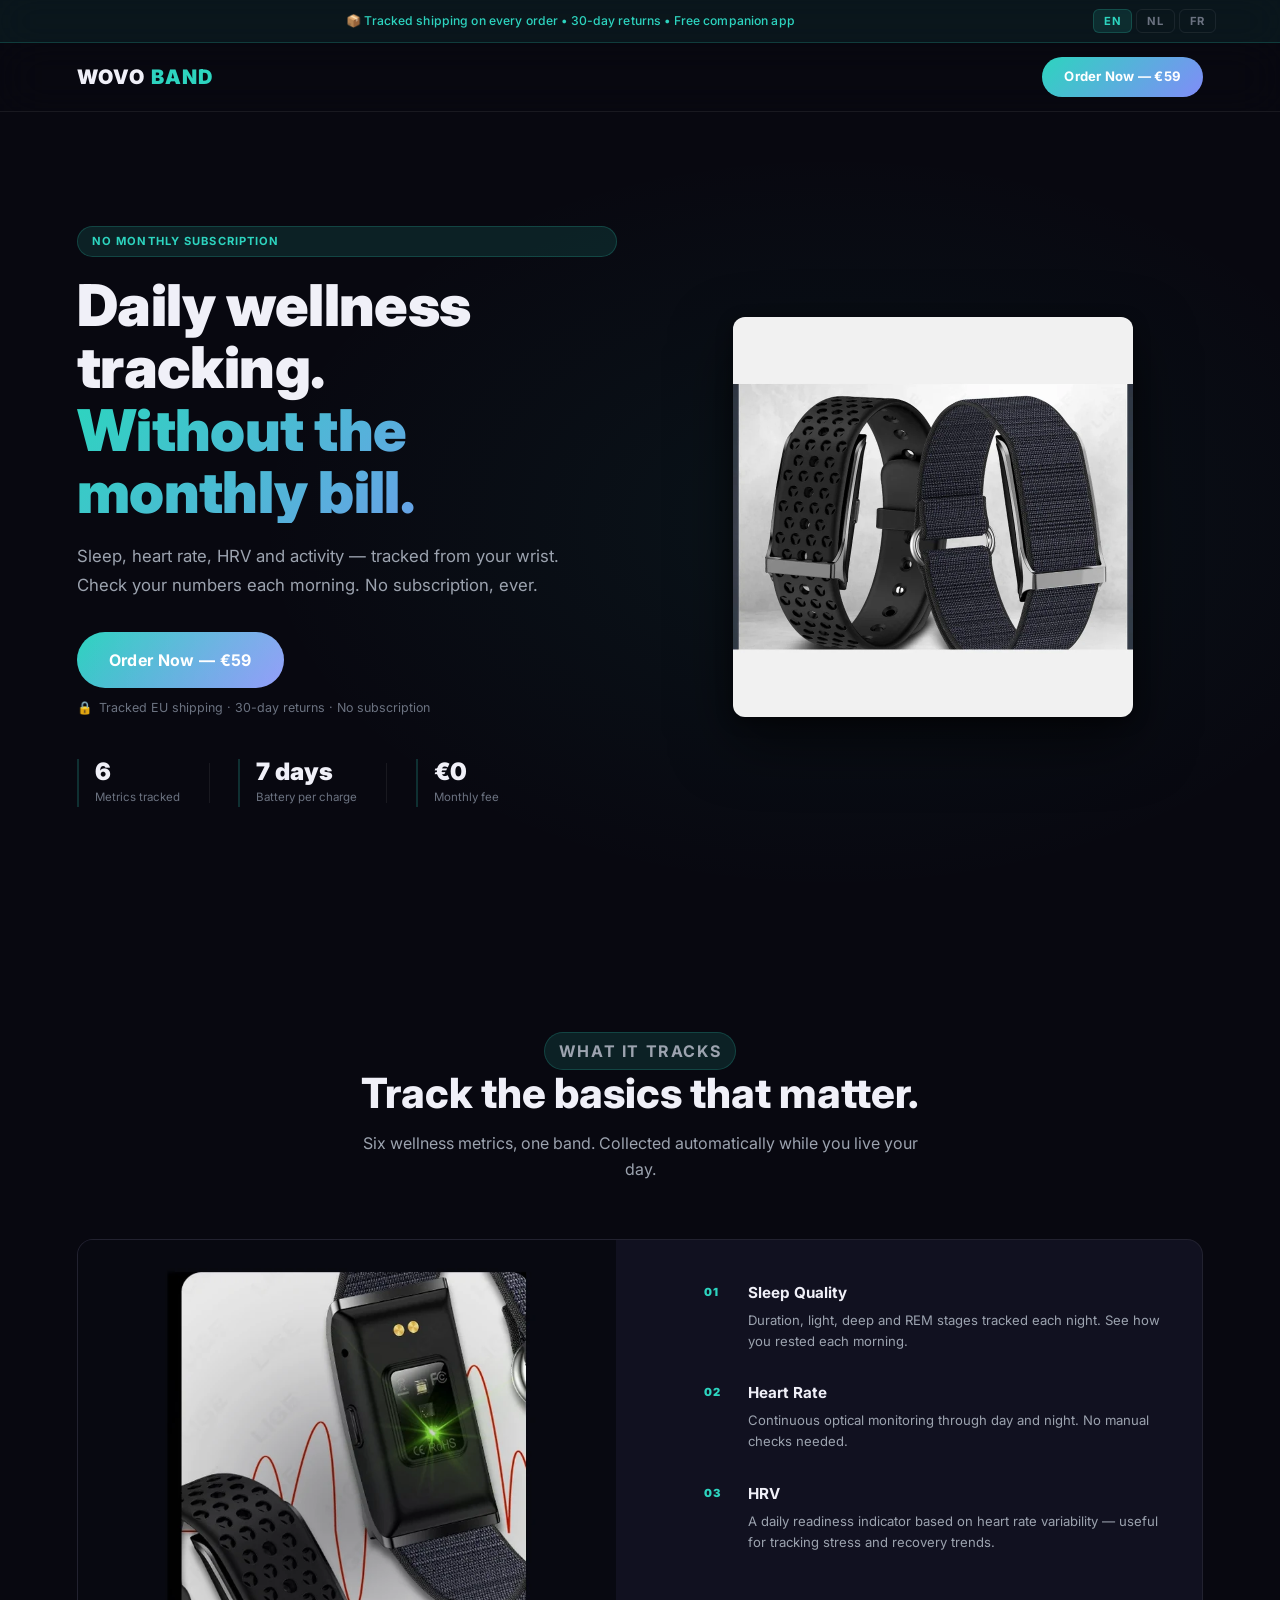
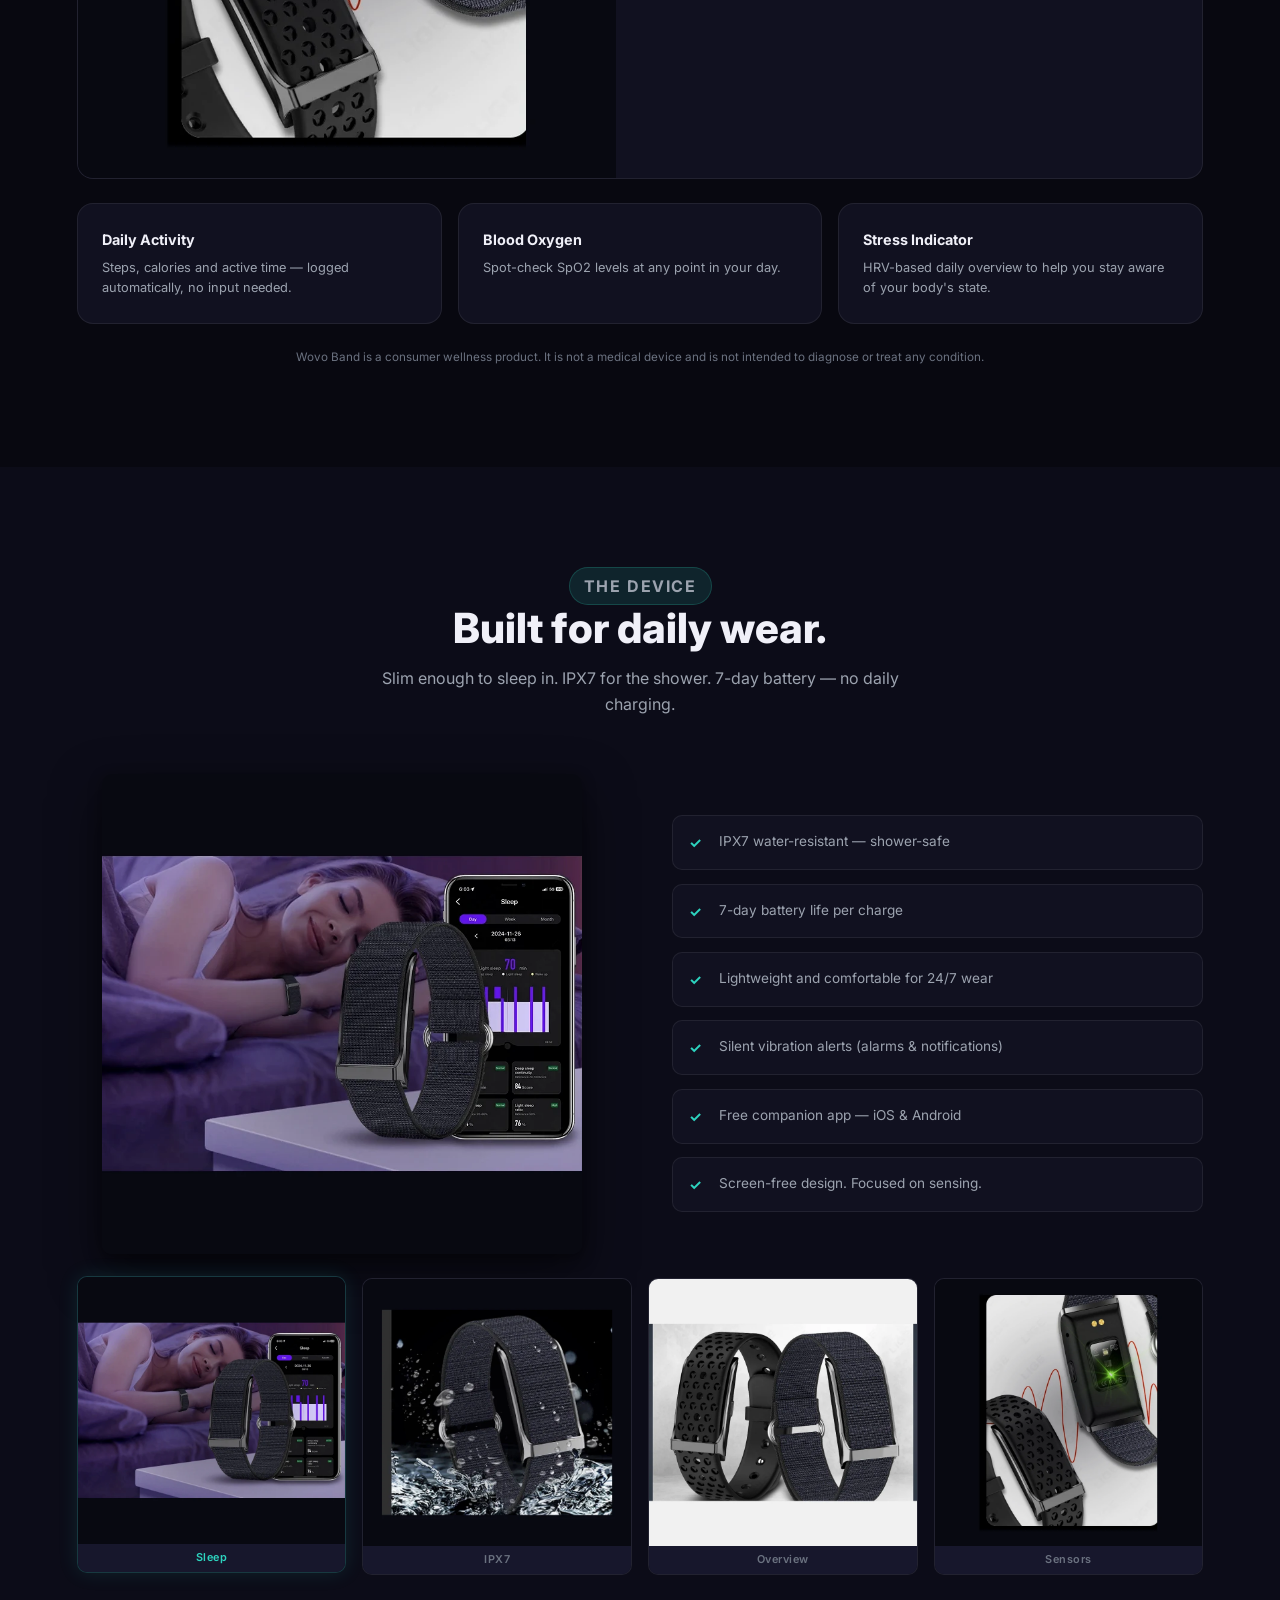
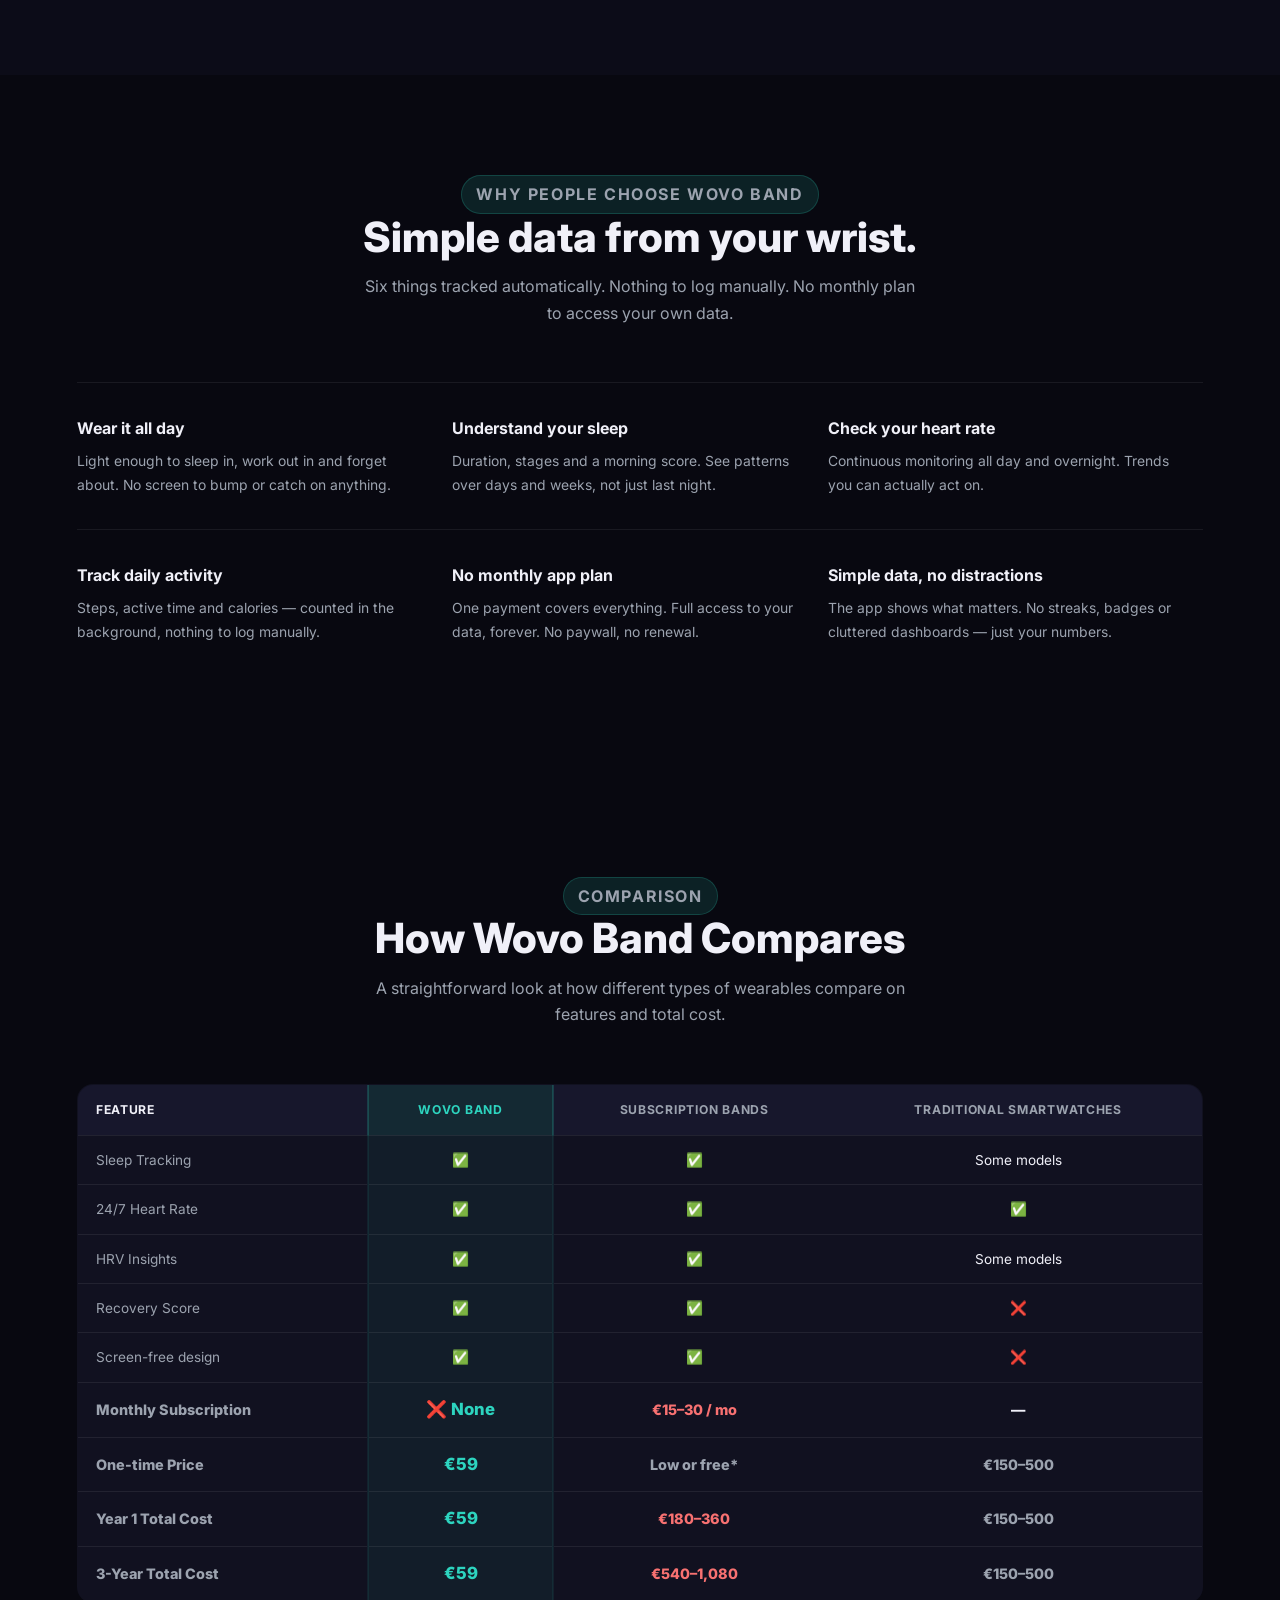
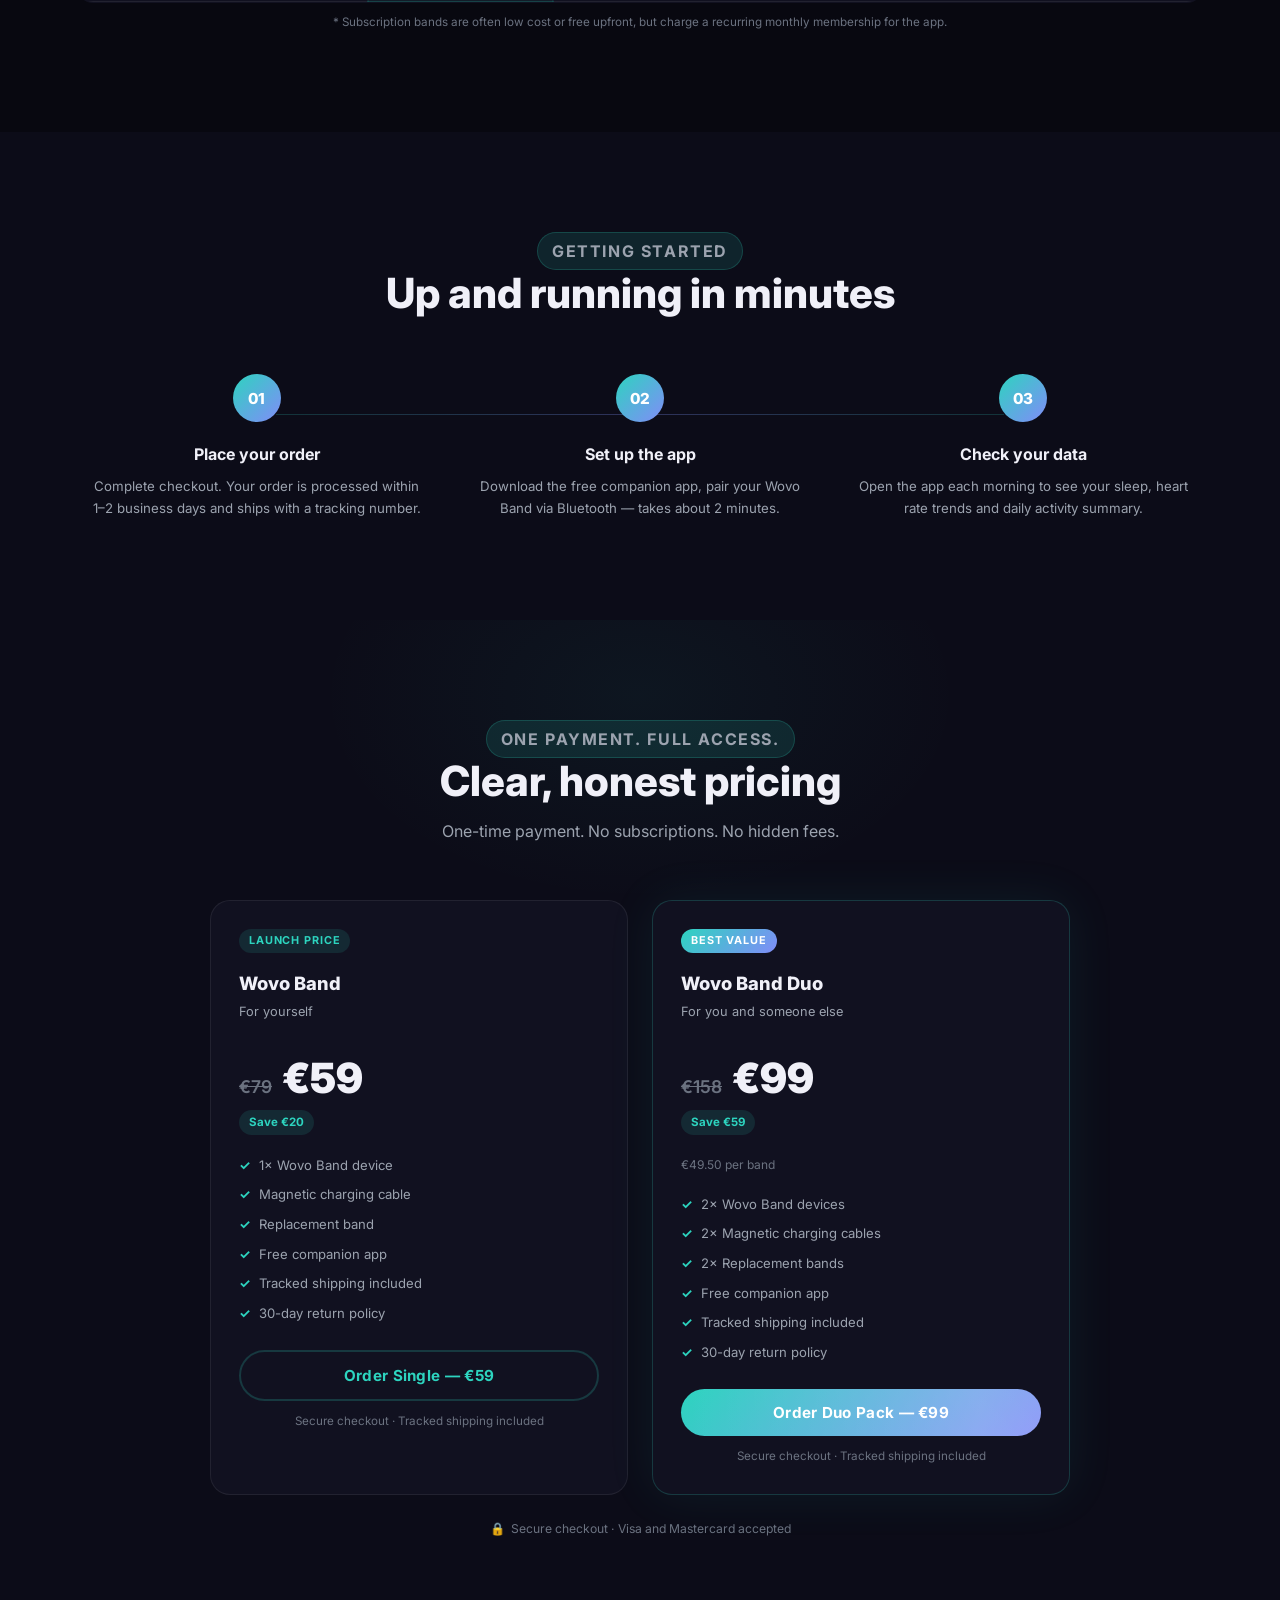
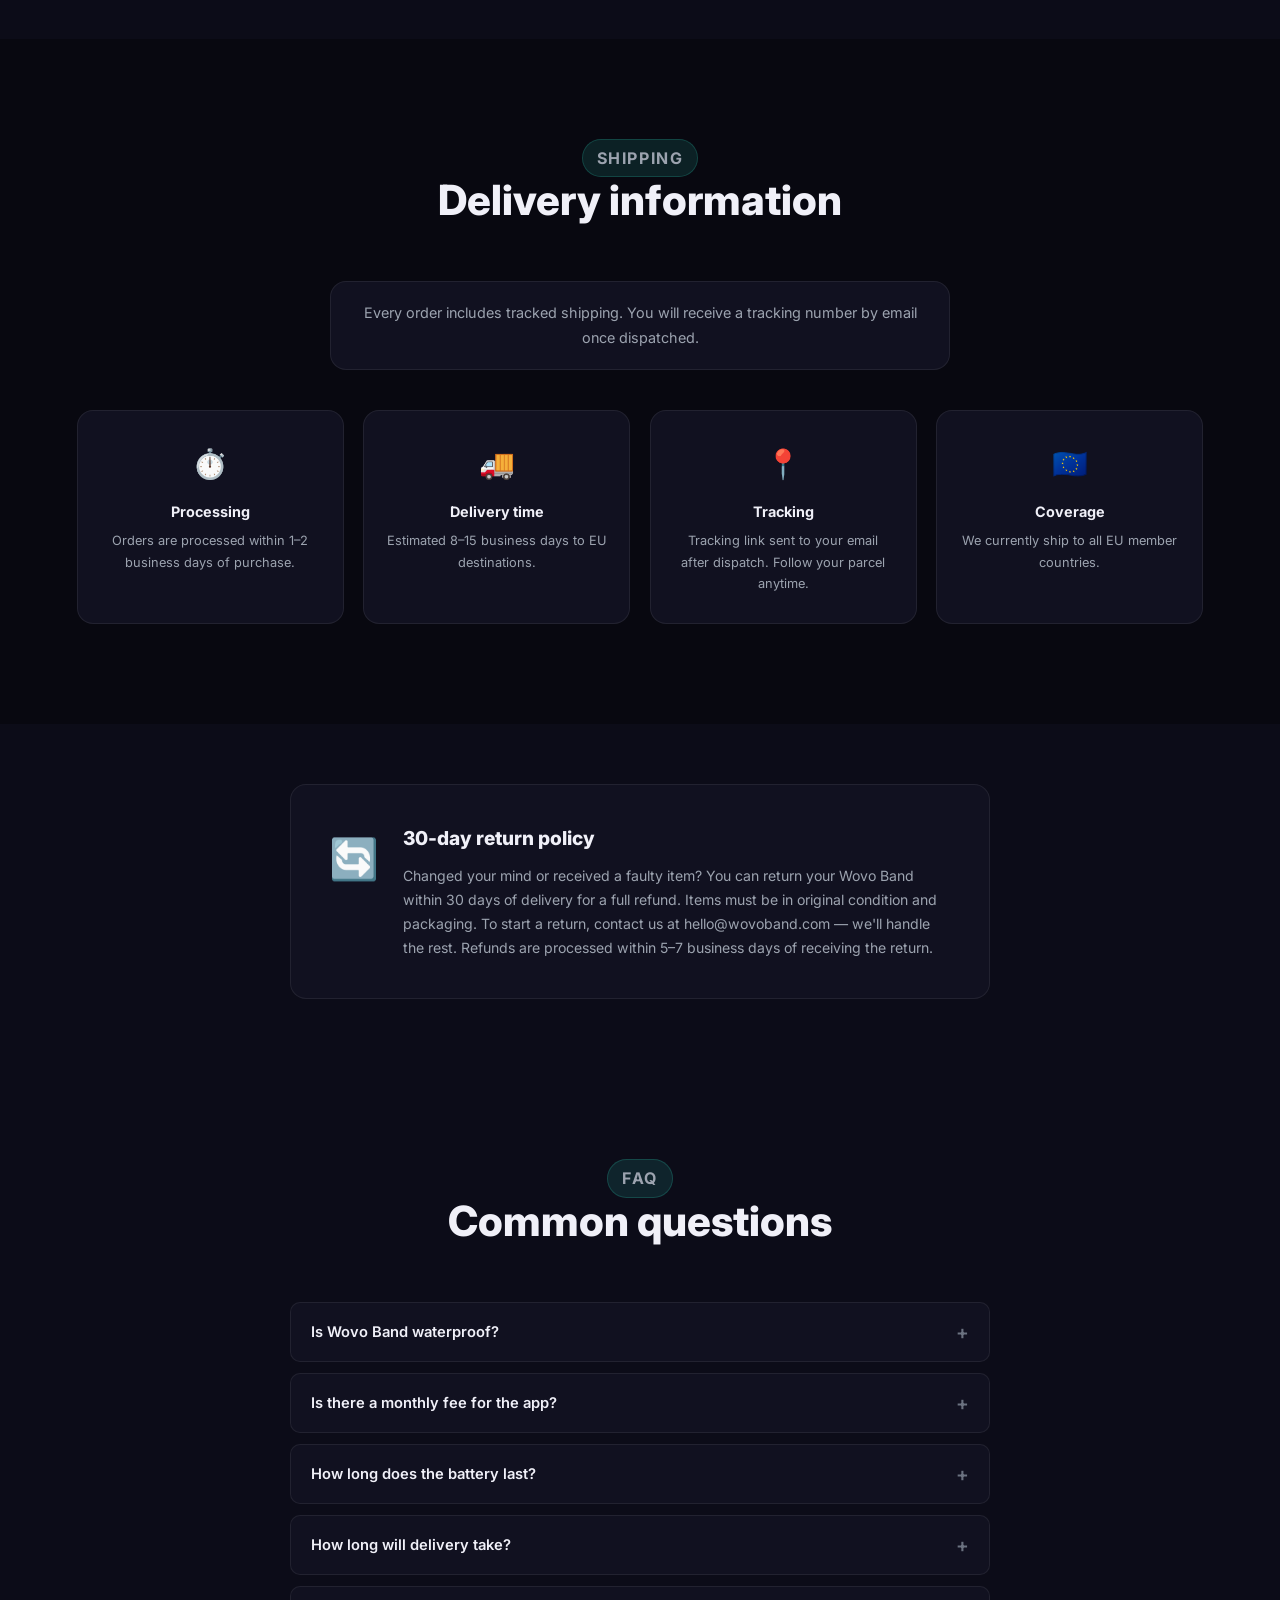
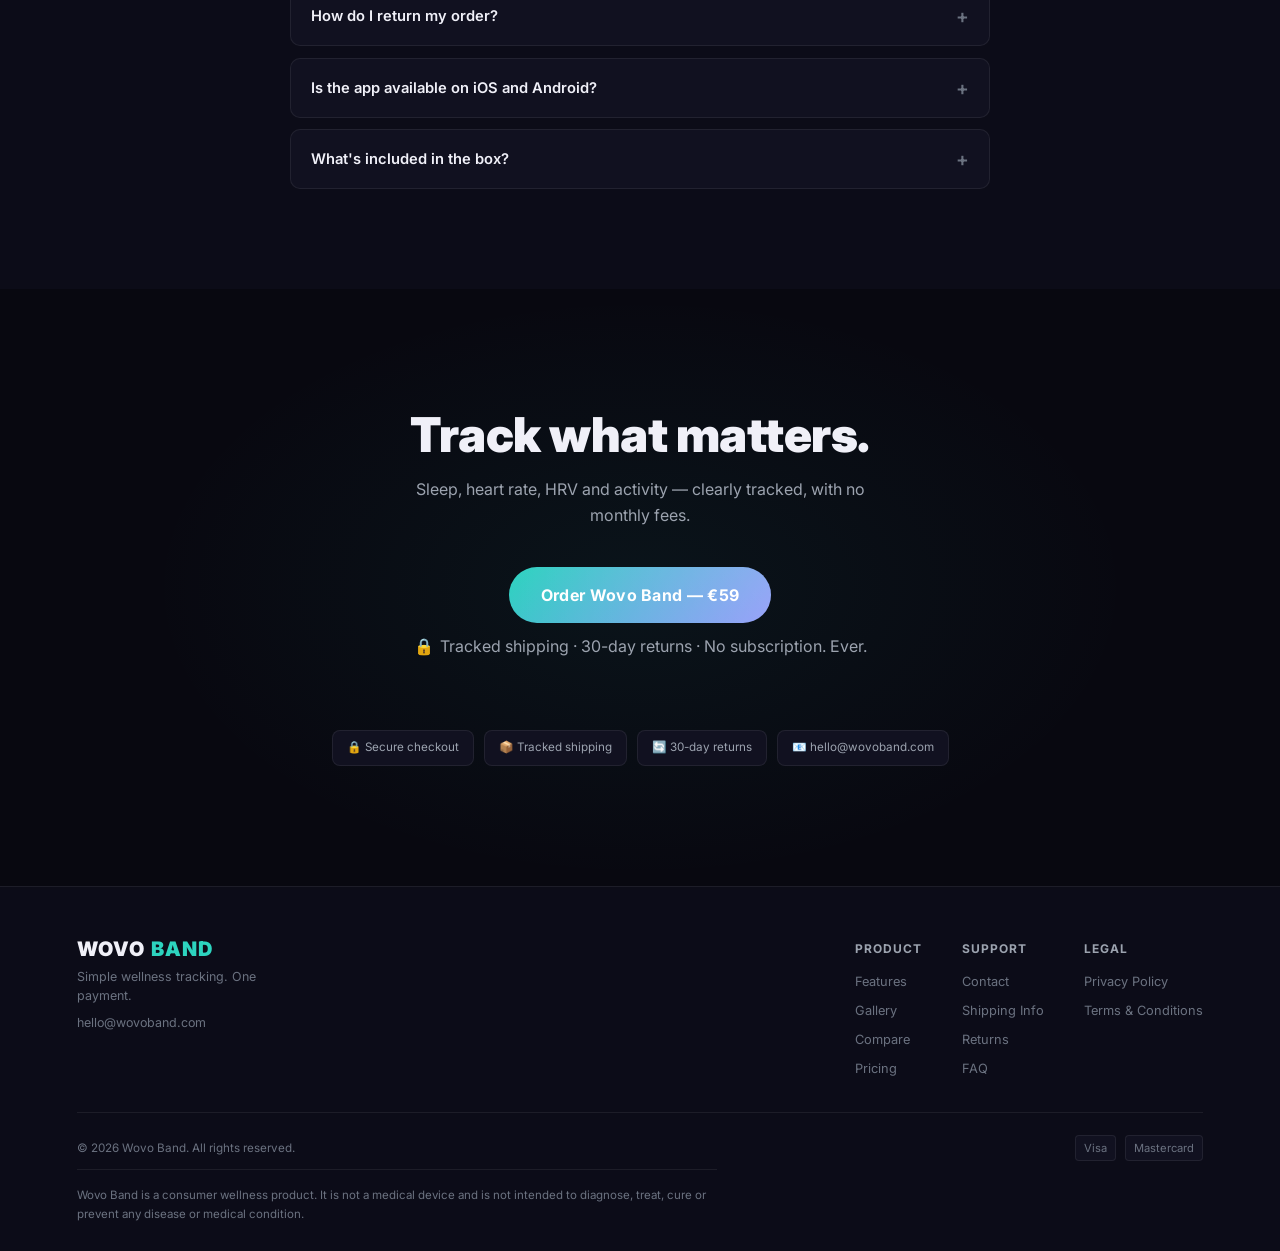
==== commit f22e9134: "Improve conversion-focused single product page - Remove fake testimonials section (early feedback wi" ====
--- a/index.html
+++ b/index.html
@@ -101,38 +101,6 @@
   </div>
 </section>
 
-<!-- BUILT FOR DAILY WEAR -->
-<section id="built">
-  <div class="built-grid">
-    <div class="built-visual reveal">
-      <img src="images/wovo-clean-waterproof.webp" alt="Wovo Band — IPX7 water resistant">
-    </div>
-    <div class="built-copy reveal reveal-d1">
-      <p class="eyebrow" data-k="built_badge">Built for daily wear</p>
-      <h2 data-k="built_h2">Worn round the clock.</h2>
-      <p data-k="built_p">Thin enough to forget it's there. Light enough to sleep in. IPX7 rated so you can wear it in the shower.</p>
-      <div class="specs-row">
-        <div class="spec-item">
-          <span class="spec-val">12<sub>mm</sub></span>
-          <span class="spec-label" data-k="built_s1">thin profile</span>
-        </div>
-        <div class="spec-item">
-          <span class="spec-val">28<sub>g</sub></span>
-          <span class="spec-label" data-k="built_s2">lightweight</span>
-        </div>
-        <div class="spec-item">
-          <span class="spec-val">7<sub>d</sub></span>
-          <span class="spec-label" data-k="built_s3">battery</span>
-        </div>
-        <div class="spec-item">
-          <span class="spec-val">IPX7</span>
-          <span class="spec-label" data-k="built_s4">water resistant</span>
-        </div>
-      </div>
-    </div>
-  </div>
-</section>
-
 <!-- WHAT IT TRACKS -->
 <section id="features">
   <div class="sec-header reveal">
@@ -183,6 +151,7 @@
         <p data-k="feat6_desc">HRV-based daily overview to help you stay aware of your body's state.</p>
       </div>
     </div>
+    <p class="feat-disclaimer">Wovo Band is a consumer wellness product. It is not a medical device and is not intended to diagnose or treat any condition.</p>
   </div>
 </section>
 
@@ -249,14 +218,14 @@
 <!-- BENEFITS -->
 <section id="benefits">
   <div class="sec-header reveal">
-    <p class="eyebrow">Why people choose it</p>
-    <h2>Simple insights from your wrist.</h2>
-    <p>Six things tracked automatically. Nothing to log. No subscription to read your own data.</p>
+    <p class="eyebrow">Why people choose Wovo Band</p>
+    <h2>Simple data from your wrist.</h2>
+    <p>Six things tracked automatically. Nothing to log manually. No monthly plan to access your own data.</p>
   </div>
   <div class="benefits-grid">
     <div class="benefit-item reveal">
       <h3>Wear it all day</h3>
-      <p>At 22g with no screen, you barely notice it — during sleep, workouts or everyday life.</p>
+      <p>Light enough to sleep in, work out in and forget about. No screen to bump or catch on anything.</p>
     </div>
     <div class="benefit-item reveal reveal-d1">
       <h3>Understand your sleep</h3>
@@ -277,50 +246,6 @@
     <div class="benefit-item reveal reveal-d2">
       <h3>Simple data, no distractions</h3>
       <p>The app shows what matters. No streaks, badges or cluttered dashboards — just your numbers.</p>
-    </div>
-  </div>
-</section>
-
-<!-- LIFESTYLE -->
-<section id="lifestyle">
-  <div class="lifestyle-split">
-    <div class="lifestyle-img reveal">
-      <img src="images/wovo-clean-lifestyle.webp" alt="Wovo Band worn during daily activity">
-    </div>
-    <div class="lifestyle-copy reveal reveal-d1">
-      <p class="eyebrow">Track what you do</p>
-      <h2>Built for the way you actually live.</h2>
-      <p>Whether you're commuting, at the gym or sleeping, Wovo Band runs quietly in the background. Steps, active time, heart rate — collected automatically, no input needed.</p>
-      <ul class="lifestyle-list">
-        <li>Tracks continuously — no manual logging</li>
-        <li>IPX7 water resistant — shower-safe</li>
-        <li>20–30 day battery life per charge</li>
-        <li>Pairs with a free iOS &amp; Android app</li>
-      </ul>
-      <a href="#pricing" class="btn-pri">Order Now — €59</a>
-    </div>
-  </div>
-</section>
-
-<!-- EARLY FEEDBACK -->
-<section id="feedback">
-  <div class="sec-header reveal">
-    <p class="eyebrow">Early feedback</p>
-    <h2>What people think so far.</h2>
-    <p>From people who tried Wovo Band before we launched publicly. No stars, no scores — just what they said.</p>
-  </div>
-  <div class="fb-grid">
-    <div class="fb-card reveal">
-      <p class="fb-quote">"Simple setup and no monthly plan. That was the main reason I switched — I was tired of paying every month for a subscription wearable."</p>
-      <span class="fb-tag">Early user · Netherlands</span>
-    </div>
-    <div class="fb-card reveal reveal-d1">
-      <p class="fb-quote">"Comfortable enough to wear all day and sleep in. The sleep data is useful and straightforward — exactly what I needed."</p>
-      <span class="fb-tag">Early user · Belgium</span>
-    </div>
-    <div class="fb-card reveal reveal-d2">
-      <p class="fb-quote">"Clean design and the daily stats are easy to read. Good to see HRV trends without a screen on the band itself."</p>
-      <span class="fb-tag">Early user · France</span>
     </div>
   </div>
 </section>
@@ -539,6 +464,12 @@
       <span data-k="final_cta_sub">Tracked shipping · 30-day returns · No subscription. Ever.</span>
     </p>
   </div>
+  <div class="trust-strip reveal">
+    <span class="trust-b">🔒 Secure checkout</span>
+    <span class="trust-b">📦 Tracked shipping</span>
+    <span class="trust-b">🔄 30-day returns</span>
+    <span class="trust-b">📧 hello@wovoband.com</span>
+  </div>
 </section>
 
 <!-- FOOTER -->
--- a/assets/css/style.css
+++ b/assets/css/style.css
@@ -1,19 +1,15 @@
-/* ================================================
-   WOVO BAND — Premium Wellness Tracker
-   Single Product Page
-   ================================================ */
+/* WOVO BAND — Single Product Page */
 
 :root {
   --bg:       #080810;
   --bg2:      #0c0c18;
   --card:     #111120;
   --card2:    #17172c;
-  --pri:      #2DD4BF;       /* Teal — calm, wellness */
+  --pri:      #2DD4BF;
   --pri-dim:  rgba(45,212,191,.12);
   --pri-dim2: rgba(45,212,191,.06);
-  --accent:   #818CF8;       /* Indigo accent */
+  --accent:   #818CF8;
   --grad:     linear-gradient(135deg,#2DD4BF 0%,#818CF8 100%);
-  --grad-rev: linear-gradient(135deg,#818CF8 0%,#2DD4BF 100%);
   --text:     #F0F0F8;
   --muted:    #6B7280;
   --muted2:   #9CA3AF;
@@ -24,7 +20,7 @@
   --shadow:   0 32px 80px rgba(0,0,0,.55);
 }
 
-/* ── Reset ───────────────────────────────── */
+/* Reset */
 *{margin:0;padding:0;box-sizing:border-box;}
 html{scroll-behavior:smooth;}
 body{
@@ -40,16 +36,7 @@
 img{max-width:100%;display:block;}
 button{font-family:inherit;}
 
-/* ── Keyframes ───────────────────────────── */
-@keyframes float{
-  0%,100%{transform:translateY(0);}
-  50%{transform:translateY(-14px);}
-}
-@keyframes pulse-ring{
-  0%{transform:scale(.85);opacity:.7;}
-  70%{transform:scale(1.25);opacity:0;}
-  100%{transform:scale(.85);opacity:0;}
-}
+/* Keyframes */
 @keyframes glow-btn{
   0%,100%{box-shadow:0 0 24px rgba(45,212,191,.3),0 4px 24px rgba(0,0,0,.4);}
   50%{box-shadow:0 0 48px rgba(45,212,191,.55),0 4px 24px rgba(0,0,0,.4);}
@@ -58,59 +45,8 @@
   0%{background-position:-600px 0;}
   100%{background-position:600px 0;}
 }
-@keyframes fadeUp{
-  from{opacity:0;transform:translateY(28px);}
-  to{opacity:1;transform:translateY(0);}
-}
-@keyframes rotate-slow{
-  from{transform:rotate(0deg);}
-  to{transform:rotate(360deg);}
-}
-@keyframes heartbeat{
-  0%,100%{transform:scale(1);}
-  14%{transform:scale(1.18);}
-  28%{transform:scale(1);}
-  42%{transform:scale(1.08);}
-}
-@keyframes scan{
-  0%{top:-4px;}
-  100%{top:100%;}
-}
-@keyframes chip-in-right{
-  from{opacity:0;transform:translateX(24px);}
-  to{opacity:1;transform:translateX(0);}
-}
-@keyframes chip-in-left{
-  from{opacity:0;transform:translateX(-24px);}
-  to{opacity:1;transform:translateX(0);}
-}
-@keyframes chip-pulse{
-  0%,100%{box-shadow:0 0 0 0 rgba(45,212,191,.22);}
-  50%{box-shadow:0 0 0 8px rgba(45,212,191,0);}
-}
-@keyframes float-img{
-  0%,100%{transform:translateY(0) scale(1);}
-  50%{transform:translateY(-16px) scale(1.01);}
-}
-@keyframes glow-ring{
-  0%,100%{opacity:.18;transform:scale(1);}
-  50%{opacity:.32;transform:scale(1.04);}
-}
-@keyframes dot-blink{
-  0%,100%{opacity:1;}
-  50%{opacity:.3;}
-}
-
-/* ── Utilities ───────────────────────────── */
-.badge{
-  display:inline-flex;align-items:center;gap:7px;
-  background:var(--pri-dim);border:1px solid var(--aborder);
-  color:var(--pri);
-  font-size:.7rem;font-weight:700;letter-spacing:.1em;text-transform:uppercase;
-  padding:5px 14px;border-radius:100px;
-  margin-bottom:1.1rem;
-}
-.badge::before{content:'';width:5px;height:5px;border-radius:50%;background:var(--pri);}
+
+/* Utilities */
 .grad-text{
   background:var(--grad);
   -webkit-background-clip:text;-webkit-text-fill-color:transparent;
@@ -124,8 +60,14 @@
 .reveal-d1{transition-delay:.1s;}
 .reveal-d2{transition-delay:.2s;}
 .reveal-d3{transition-delay:.3s;}
-
-/* ── Top Bar ─────────────────────────────── */
+.eyebrow{
+  display:inline-flex;align-items:center;gap:7px;
+  background:var(--pri-dim);border:1px solid var(--aborder);
+  color:var(--pri);font-size:.7rem;font-weight:700;letter-spacing:.1em;text-transform:uppercase;
+  padding:5px 14px;border-radius:100px;margin-bottom:1.1rem;
+}
+
+/* Top Bar */
 #topbar{
   background:rgba(45,212,191,.07);
   border-bottom:1px solid var(--aborder);
@@ -134,7 +76,7 @@
   position:sticky;top:0;z-index:200;
   backdrop-filter:blur(20px);-webkit-backdrop-filter:blur(20px);
 }
-#topbar-msg{font-size:.76rem;color:var(--pri);font-weight:500;flex:1;text-align:center;letter-spacing:.01em;}
+#topbar>span{font-size:.76rem;color:var(--pri);font-weight:500;flex:1;text-align:center;letter-spacing:.01em;}
 .lang-btns{display:flex;gap:4px;flex-shrink:0;}
 .lang-btn{
   background:transparent;border:1px solid var(--border);
@@ -146,7 +88,7 @@
   background:var(--pri-dim);border-color:var(--aborder);color:var(--pri);
 }
 
-/* ── Nav ─────────────────────────────────── */
+/* Nav */
 nav{
   position:sticky;top:37px;z-index:199;
   padding:14px 6%;
@@ -167,11 +109,10 @@
   padding:9px 22px;border-radius:100px;
   transition:transform .18s,box-shadow .18s;
   white-space:nowrap;letter-spacing:.02em;
-  mix-blend-mode:normal;
 }
 .nav-cta:hover{transform:scale(1.04);box-shadow:0 0 28px rgba(45,212,191,.4);}
 
-/* ── Hero ────────────────────────────────── */
+/* Hero */
 #hero{
   min-height:calc(100vh - 80px);
   display:grid;grid-template-columns:1fr 1fr;
@@ -184,26 +125,45 @@
   background:radial-gradient(ellipse 65% 65% at 65% 50%,rgba(45,212,191,.06),transparent 70%);
   pointer-events:none;
 }
-#hero::after{
-  content:'';position:absolute;
-  bottom:-120px;left:-80px;
-  width:500px;height:500px;
-  background:radial-gradient(ellipse,rgba(129,140,248,.05),transparent 70%);
-  pointer-events:none;
-}
-.hero-content{position:relative;z-index:2;}
-.hero-content h1{
-  font-size:clamp(2.3rem,5.5vw,3.8rem);
-  font-weight:900;line-height:1.08;
-  margin-bottom:1.3rem;
-  letter-spacing:-.01em;
-}
-.hero-content h1 .line2{display:block;}
-.hero-sub{
-  color:var(--muted2);font-size:1.05rem;
-  max-width:460px;margin-bottom:2rem;line-height:1.72;
-}
-.hero-ctas{display:flex;flex-direction:column;align-items:flex-start;gap:10px;margin-bottom:2.5rem;}
+.hero-left{
+  position:relative;z-index:2;
+  display:flex;flex-direction:column;justify-content:center;
+}
+.hero-left h1{
+  font-size:clamp(2.3rem,5vw,3.6rem);
+  font-weight:900;line-height:1.08;margin-bottom:1.2rem;letter-spacing:-.01em;
+}
+.h1-accent{
+  display:block;
+  background:var(--grad);
+  -webkit-background-clip:text;-webkit-text-fill-color:transparent;
+  background-clip:text;
+}
+.hero-sub{color:var(--muted2);font-size:1.05rem;max-width:500px;margin-bottom:2rem;line-height:1.72;}
+.hero-actions{display:flex;flex-direction:column;align-items:flex-start;gap:10px;margin-bottom:2.5rem;}
+.btn-hint{color:var(--muted);font-size:.78rem;display:flex;align-items:center;gap:6px;}
+.hero-stats{display:flex;gap:1.8rem;}
+.hstat{padding-left:1rem;border-left:2px solid var(--aborder);}
+.hstat strong{display:block;font-size:1.5rem;font-weight:900;line-height:1.1;}
+.hstat span{display:block;font-size:.72rem;color:var(--muted);margin-top:3px;}
+.hstat-sep{width:1px;background:var(--border);align-self:stretch;margin:4px 0;}
+.hero-right{
+  display:flex;align-items:center;justify-content:center;
+  position:relative;z-index:2;
+}
+.hero-img-wrap{
+  position:relative;
+  width:min(420px,90%);
+  display:flex;align-items:center;justify-content:center;
+}
+.hero-product-img{
+  position:relative;z-index:2;
+  width:100%;max-width:400px;
+  border-radius:12px;
+  box-shadow:0 24px 60px rgba(0,0,0,.55),0 4px 16px rgba(0,0,0,.4);
+}
+
+/* Buttons */
 .btn-pri{
   display:inline-flex;align-items:center;gap:10px;
   background:var(--grad);color:#fff;
@@ -221,139 +181,8 @@
   animation:shimmer 3.5s linear infinite;
 }
 .btn-pri:hover{transform:scale(1.03);}
-.btn-sub{
-  color:var(--muted);font-size:.78rem;
-  display:flex;align-items:center;gap:6px;
-  letter-spacing:.01em;
-}
-.btn-sub::before{content:'🔒';}
-.hero-stats{display:flex;gap:1.8rem;}
-.hstat{
-  padding-left:1rem;
-  border-left:2px solid var(--aborder);
-}
-.hstat-val{font-size:1.5rem;font-weight:800;line-height:1.1;}
-.hstat-label{font-size:.72rem;color:var(--muted);margin-top:3px;line-height:1.3;}
-
-/* Product visual */
-.hero-visual{
-  display:flex;align-items:center;justify-content:center;
-  position:relative;
-  animation:float 7s ease-in-out infinite;
-}
-.p-stage{
-  position:relative;
-  width:300px;height:400px;
-  display:flex;align-items:center;justify-content:center;
-}
-.ring{
-  position:absolute;border-radius:50%;
-  border:1px solid rgba(45,212,191,.12);
-}
-.ring-a{width:260px;height:260px;animation:rotate-slow 22s linear infinite;}
-.ring-b{width:340px;height:340px;animation:rotate-slow 32s linear infinite reverse;border-style:dashed;border-color:rgba(129,140,248,.1);}
-.ring-c{width:420px;height:420px;border-color:rgba(45,212,191,.05);}
-
-/* Metric chips */
-.m-chip{
-  position:absolute;
-  background:var(--card2);border:1px solid var(--aborder);
-  border-radius:10px;padding:8px 13px;
-  font-size:.7rem;font-weight:700;color:var(--pri);
-  display:flex;align-items:center;gap:6px;
-  box-shadow:0 8px 30px rgba(0,0,0,.5);
-  white-space:nowrap;backdrop-filter:blur(10px);
-}
-.m-chip .dot{
-  width:5px;height:5px;border-radius:50%;background:var(--pri);
-  animation:heartbeat 2s ease-in-out infinite;flex-shrink:0;
-}
-.mc-hrv{top:15px;right:-15px;}
-.mc-sleep{bottom:55px;right:-35px;}
-.mc-o2{top:95px;left:-45px;}
-.mc-rec{bottom:15px;left:-15px;}
-
-/* Band illustration */
-.band{
-  position:relative;z-index:2;
-  width:140px;height:220px;
-  background:linear-gradient(160deg,#1C1C35,#0E0E20);
-  border:1px solid rgba(45,212,191,.18);
-  border-radius:28px;
-  display:flex;flex-direction:column;align-items:center;
-  justify-content:center;gap:14px;
-  box-shadow:
-    0 0 60px rgba(45,212,191,.1),
-    0 0 120px rgba(129,140,248,.06),
-    inset 0 1px 0 rgba(255,255,255,.04);
-}
-.band-sensor{
-  width:82px;height:82px;border-radius:50%;
-  background:rgba(0,0,0,.55);
-  border:1px solid rgba(45,212,191,.15);
-  display:flex;align-items:center;justify-content:center;
-  position:relative;
-}
-.band-sensor .pr{
-  position:absolute;inset:0;border-radius:50%;
-  border:2px solid var(--pri);
-  animation:pulse-ring 2.2s ease-out infinite;
-}
-.band-sensor-icon{font-size:1.8rem;}
-.band-leds{display:flex;gap:5px;}
-.band-led{
-  width:5px;height:5px;border-radius:50%;background:var(--pri);opacity:.5;
-}
-.band-led:nth-child(2){opacity:1;animation:heartbeat 2s ease-in-out infinite;}
-.band-label{font-size:.5rem;font-weight:800;letter-spacing:.18em;color:var(--muted);text-transform:uppercase;}
-
-/* ── Value strip ─────────────────────────── */
-#values{
-  padding:0 6% 0;
-  position:relative;
-}
-.values-grid{
-  display:grid;grid-template-columns:repeat(4,1fr);gap:1px;
-  background:var(--border);
-  border:1px solid var(--border);
-  border-radius:var(--r);overflow:hidden;
-}
-.val-item{
-  background:var(--card);
-  padding:1.4rem 1.2rem;
-  display:flex;align-items:flex-start;gap:10px;
-  transition:background .2s;
-}
-.val-item:hover{background:var(--card2);}
-.val-icon{font-size:1.4rem;flex-shrink:0;margin-top:2px;}
-.val-text h4{font-size:.88rem;font-weight:700;margin-bottom:3px;}
-.val-text p{font-size:.75rem;color:var(--muted2);}
-
-/* ── Built section ───────────────────────── */
-#built{padding:100px 6%;}
-.built-grid{
-  display:grid;grid-template-columns:1fr 1fr;gap:5rem;align-items:center;
-}
-.built-visual img{
-  width:100%;border-radius:var(--r);
-  border:1px solid var(--border);
-  object-fit:contain;background:var(--card);
-}
-.built-copy .eyebrow{
-  display:inline-flex;align-items:center;gap:7px;
-  background:var(--pri-dim);border:1px solid var(--aborder);
-  color:var(--pri);font-size:.7rem;font-weight:700;letter-spacing:.1em;text-transform:uppercase;
-  padding:5px 14px;border-radius:100px;margin-bottom:1.1rem;
-}
-.built-copy h2{font-size:clamp(1.8rem,3.5vw,2.5rem);font-weight:800;margin-bottom:.9rem;}
-.built-copy p{color:var(--muted2);margin-bottom:2rem;line-height:1.7;}
-.specs-row{display:flex;gap:1.6rem;flex-wrap:wrap;}
-.spec-item{padding-left:1rem;border-left:2px solid var(--aborder);}
-.spec-val{display:block;font-size:1.4rem;font-weight:900;line-height:1.1;}
-.spec-val sub{font-size:.7em;font-weight:700;}
-.spec-label{display:block;font-size:.7rem;color:var(--muted);margin-top:3px;letter-spacing:.04em;}
-
-/* ── Features ────────────────────────────── */
+
+/* Features */
 #features{padding:100px 6%;}
 .feat-layout{margin-top:0;}
 .feat-main{
@@ -383,64 +212,335 @@
 .feat-sm:hover{border-color:var(--aborder);}
 .feat-sm h4{font-size:.9rem;font-weight:700;margin-bottom:.4rem;}
 .feat-sm p{font-size:.8rem;color:var(--muted2);line-height:1.6;}
-
-/* ── No Screen section ───────────────────── */
-#noscreen{padding:100px 6%;background:var(--bg2);}
-.noscreen-inner{
-  max-width:600px;margin:0 auto;text-align:center;
-}
-.noscreen-inner h2{font-size:clamp(2rem,4.5vw,3rem);font-weight:900;line-height:1.1;margin-bottom:.9rem;}
-.noscreen-inner p{color:var(--muted2);font-size:1rem;line-height:1.72;margin-bottom:2rem;}
-.btn-sec{
-  display:inline-flex;align-items:center;
-  background:transparent;color:var(--pri);
-  border:1px solid var(--aborder);
-  font-size:.9rem;font-weight:700;
-  padding:12px 28px;border-radius:100px;
-  transition:background .18s,box-shadow .18s;
-}
-.btn-sec:hover{background:var(--pri-dim);box-shadow:0 0 22px rgba(45,212,191,.15);}
-
-/* ── Rhythm section ──────────────────────── */
-#rhythm{padding:100px 6%;}
-.rhythm-grid{
-  display:grid;grid-template-columns:repeat(4,1fr);gap:1.2rem;margin-top:2.5rem;
-}
-.rhythm-item{
-  background:var(--card);border:1px solid var(--border);
-  border-radius:var(--r);padding:2rem 1.5rem;
+.feat-disclaimer{
+  margin-top:1.5rem;
+  font-size:.73rem;color:var(--muted);
+  text-align:center;line-height:1.6;
+}
+
+/* Product */
+#product{
+  padding:100px 6%;
+  background:var(--bg2);
+}
+.prod-grid{
+  display:grid;grid-template-columns:1fr 1fr;gap:4rem;
+  align-items:center;
+}
+.prod-img{
+  min-height:460px;
+  display:flex;align-items:center;justify-content:center;
+}
+.prod-list{display:flex;flex-direction:column;gap:.85rem;}
+.prod-item{
+  display:flex;align-items:flex-start;gap:12px;
+  background:var(--card);border:1px solid var(--border);
+  border-radius:var(--rsm);padding:14px 16px;
+  transition:border-color .2s;
+}
+.prod-item:hover{border-color:var(--aborder);}
+.prod-item p{font-size:.85rem;color:var(--muted2);margin:0;}
+.prod-check{
+  color:var(--pri);font-weight:700;font-size:.9rem;
+  flex-shrink:0;margin-top:1px;min-width:18px;
+}
+.prod-stage-wrap{
+  position:relative;
+  display:flex;align-items:center;justify-content:center;
+  min-height:460px;
+}
+.prod-stage-img{
+  position:relative;z-index:2;
+  width:100%;max-width:480px;
+  border-radius:10px;
+  box-shadow:0 20px 50px rgba(0,0,0,.5),0 4px 14px rgba(0,0,0,.35);
+  cursor:pointer;
+  transition:box-shadow .3s,transform .3s,opacity .25s ease;
+}
+.prod-stage-img:hover{
+  box-shadow:0 28px 60px rgba(0,0,0,.65),0 6px 18px rgba(0,0,0,.4);
+  transform:translateY(-4px);
+}
+.prod-gallery{
+  display:grid;grid-template-columns:repeat(4,1fr);gap:1rem;
+  margin-top:1.5rem;
+}
+.gallery-thumb{
+  background:var(--card);border:1px solid var(--border);
+  border-radius:var(--rsm);overflow:hidden;
+  cursor:pointer;
+  transition:border-color .2s,transform .2s;
+}
+.gallery-thumb:hover,.gallery-thumb.active{
+  border-color:var(--aborder);transform:translateY(-2px);
+}
+.gallery-thumb.active{box-shadow:0 0 20px rgba(45,212,191,.12);}
+.gallery-thumb img{
+  width:100%;aspect-ratio:1;object-fit:cover;
+  display:block;
+}
+.gallery-label{
+  display:block;
+  padding:5px 8px;
+  font-size:.68rem;font-weight:600;color:var(--muted);
+  text-align:center;letter-spacing:.04em;
+  background:var(--card2);
+}
+.gallery-thumb.active .gallery-label{color:var(--pri);}
+
+/* Benefits */
+#benefits{padding:100px 6%;}
+.benefits-grid{
+  display:grid;grid-template-columns:repeat(3,1fr);
+  gap:0;
+}
+.benefit-item{
+  padding:2rem 2rem 2rem 0;
+  border-top:1px solid var(--border);
+}
+.benefit-item:nth-child(n+4){border-top:1px solid var(--border);}
+.benefit-item h3{
+  font-size:1rem;font-weight:700;
+  margin-bottom:.5rem;color:var(--text);
+}
+.benefit-item p{
+  font-size:.87rem;color:var(--muted2);line-height:1.72;
+}
+
+/* Comparison */
+#comparison{padding:100px 6%;}
+.comp-wrap{overflow-x:auto;margin-top:2rem;}
+.comp-table{
+  width:100%;border-collapse:collapse;min-width:580px;
+  background:var(--card);border-radius:var(--r);
+  overflow:hidden;border:1px solid var(--border);
+}
+.comp-table thead th{
+  padding:15px 18px;
+  font-size:.76rem;font-weight:700;letter-spacing:.06em;text-transform:uppercase;
+  background:var(--card2);color:var(--muted2);text-align:center;
+}
+.comp-table thead th:first-child{text-align:left;color:var(--text);}
+.comp-table thead th.col-wovo{
+  background:var(--pri-dim);color:var(--pri);
+  border-left:2px solid var(--aborder);border-right:2px solid var(--aborder);
+}
+.comp-table tbody td{
+  padding:13px 18px;font-size:.85rem;
+  border-top:1px solid var(--border);text-align:center;
+}
+.comp-table tbody td:first-child{text-align:left;color:var(--muted2);}
+.comp-table tbody td.col-wovo{
+  color:var(--pri);font-weight:700;background:var(--pri-dim2);
+  border-left:2px solid rgba(45,212,191,.08);border-right:2px solid rgba(45,212,191,.08);
+}
+.comp-table tbody tr.price-row td{font-weight:800;font-size:.9rem;}
+.comp-table tbody tr.price-row td.col-wovo{font-size:1.05rem;}
+.comp-table tbody tr:last-child td.col-wovo{
+  border-bottom:2px solid var(--aborder);
+}
+.comp-note{font-size:.73rem;color:var(--muted);margin-top:10px;text-align:center;}
+.sub-cost{color:#F87171;font-weight:700;}
+
+/* How it works */
+#how{padding:100px 6%;background:var(--bg2);}
+.how-grid{
+  display:grid;grid-template-columns:repeat(3,1fr);gap:1.5rem;
+  position:relative;
+}
+.how-grid::before{
+  content:'';position:absolute;
+  top:40px;left:calc(16.66% + 12px);right:calc(16.66% + 12px);
+  height:1px;background:linear-gradient(90deg,var(--aborder),rgba(129,140,248,.3),var(--aborder));
+}
+.how-step{text-align:center;padding:0 .8rem;}
+.how-num{
+  width:48px;height:48px;border-radius:50%;
+  background:var(--grad);color:#fff;
+  font-size:.95rem;font-weight:800;
+  display:flex;align-items:center;justify-content:center;
+  margin:0 auto 1.2rem;position:relative;z-index:1;
+}
+.how-step h3{font-size:1rem;font-weight:700;margin-bottom:.5rem;}
+.how-step p{font-size:.83rem;color:var(--muted2);}
+
+/* Pricing */
+#pricing{
+  padding:100px 6%;
+  background:var(--bg2);position:relative;overflow:hidden;
+}
+#pricing::before{
+  content:'';position:absolute;
+  top:-150px;left:50%;transform:translateX(-50%);
+  width:700px;height:450px;
+  background:radial-gradient(ellipse,rgba(45,212,191,.05),transparent 65%);
+  pointer-events:none;
+}
+.price-grid{
+  display:grid;grid-template-columns:1fr 1fr;gap:1.5rem;
+  max-width:860px;margin:0 auto;
+}
+.price-card{
+  background:var(--card);border:1px solid var(--border);
+  border-radius:20px;overflow:hidden;
+  transition:transform .2s,box-shadow .2s;
+}
+.price-card:hover{transform:translateY(-4px);box-shadow:var(--shadow);}
+.price-card.featured{
+  border-color:var(--aborder);
+  box-shadow:0 0 50px rgba(45,212,191,.08);
+}
+.price-head{padding:24px 28px 20px;}
+.price-tag{
+  display:inline-block;
+  font-size:.68rem;font-weight:700;letter-spacing:.08em;text-transform:uppercase;
+  padding:3px 10px;border-radius:100px;margin-bottom:.9rem;
+}
+.price-card:not(.featured) .price-tag{background:var(--pri-dim);color:var(--pri);}
+.price-card.featured .price-tag{background:var(--grad);color:#fff;}
+.price-name{font-size:1.15rem;font-weight:800;margin-bottom:3px;}
+.price-sub-txt{font-size:.8rem;color:var(--muted2);}
+.price-body{padding:0 28px 28px;}
+.price-amount{display:flex;align-items:baseline;gap:10px;margin:1rem 0 .4rem;}
+.price-was{font-size:1.1rem;font-weight:600;color:var(--muted);text-decoration:line-through;}
+.price-now{font-size:2.6rem;font-weight:900;line-height:1;}
+.price-save{
+  display:inline-block;font-size:.72rem;font-weight:700;
+  background:rgba(45,212,191,.12);color:var(--pri);
+  padding:3px 10px;border-radius:100px;margin-bottom:1.2rem;
+}
+.price-each{font-size:.75rem;color:var(--muted);margin-bottom:1.2rem;}
+.price-includes{list-style:none;display:flex;flex-direction:column;gap:.5rem;margin-bottom:1.6rem;}
+.price-includes li{
+  display:flex;align-items:center;gap:8px;
+  font-size:.82rem;color:var(--muted2);
+}
+.price-includes li::before{content:'✓';color:var(--pri);font-weight:700;flex-shrink:0;}
+.btn-buy{
+  display:block;width:100%;text-align:center;
+  background:var(--grad);color:#fff;
+  font-size:.95rem;font-weight:700;letter-spacing:.02em;
+  padding:14px;border-radius:100px;
+  border:none;cursor:pointer;
+  transition:transform .18s,box-shadow .18s;
+  position:relative;overflow:hidden;
+}
+.btn-buy::after{
+  content:'';position:absolute;inset:0;
+  background:linear-gradient(90deg,transparent,rgba(255,255,255,.18),transparent);
+  background-size:600px 100%;
+  animation:shimmer 3s linear infinite;
+}
+.btn-buy:hover{transform:scale(1.02);box-shadow:0 0 30px rgba(45,212,191,.35);}
+.price-card:not(.featured) .btn-buy{
+  background:transparent;
+  border:2px solid var(--aborder);
+  color:var(--pri);
+}
+.price-card:not(.featured) .btn-buy::after{display:none;}
+.price-card:not(.featured) .btn-buy:hover{background:var(--pri-dim);}
+.buy-micro{
+  text-align:center;font-size:.73rem;color:var(--muted);
+  margin-top:.75rem;line-height:1.5;
+}
+.price-note{
+  text-align:center;font-size:.76rem;color:var(--muted);
+  margin-top:1.5rem;display:flex;align-items:center;justify-content:center;gap:6px;
+}
+.price-note::before{content:'🔒';}
+
+/* Shipping */
+#shipping{padding:100px 6%;}
+.ship-note{
+  max-width:620px;margin:0 auto 2.5rem;text-align:center;
+  font-size:.9rem;color:var(--muted2);line-height:1.7;
+  background:var(--card);border:1px solid var(--border);
+  border-radius:var(--r);padding:1.2rem 1.6rem;
+}
+.ship-grid{
+  display:grid;grid-template-columns:repeat(4,1fr);gap:1.2rem;
+}
+.ship-item{
+  background:var(--card);border:1px solid var(--border);
+  border-radius:var(--r);padding:1.8rem 1.4rem;
   text-align:center;
   transition:border-color .2s,transform .2s;
 }
-.rhythm-item:hover{border-color:var(--aborder);transform:translateY(-3px);}
-.rhythm-ico{font-size:2.2rem;display:block;margin-bottom:.8rem;}
-.rhythm-label{font-size:.85rem;font-weight:600;color:var(--muted2);}
-
-/* ── Ratings layout fix ──────────────────── */
-.rating-layout{
-  display:grid;grid-template-columns:240px 1fr;gap:3rem;
-  align-items:start;max-width:960px;margin:0 auto;
-}
-.rating-score{
-  background:var(--card);border:1px solid var(--border);
-  border-radius:var(--r);padding:2.2rem;text-align:center;
-}
-.rating-big{font-size:4.5rem;font-weight:900;line-height:1;}
-.rating-stars{font-size:1.5rem;letter-spacing:3px;color:#FBBF24;margin:.5rem 0;}
-.rating-label{font-size:.72rem;color:var(--muted);margin-top:.5rem;}
-.quotes{display:flex;flex-direction:column;gap:1rem;}
-
-/* ── Price layout ────────────────────────── */
-.price-amount{display:flex;align-items:baseline;gap:10px;margin:1rem 0 .4rem;}
-.price-sub{font-size:.8rem;color:var(--muted2);}
-
-/* ── Price note trust ────────────────────── */
-.price-note{
-  text-align:center;font-size:.76rem;color:var(--muted);
-  margin-top:1.5rem;
-}
-
-/* ── Footer layout ───────────────────────── */
+.ship-item:hover{border-color:var(--aborder);transform:translateY(-3px);}
+.ship-ico{font-size:1.8rem;margin-bottom:.8rem;}
+.ship-item h4{font-size:.9rem;font-weight:700;margin-bottom:.4rem;}
+.ship-item p{font-size:.8rem;color:var(--muted2);}
+
+/* Returns */
+#returns{padding:60px 6%;background:var(--bg2);}
+.ret-card{
+  max-width:700px;margin:0 auto;
+  background:var(--card);border:1px solid var(--border);
+  border-radius:var(--r);padding:2.4rem;
+  display:grid;grid-template-columns:auto 1fr;gap:1.5rem;
+  align-items:start;
+}
+.ret-ico{font-size:2.5rem;margin-top:.2rem;}
+.ret-card h2{font-size:1.2rem;font-weight:800;margin-bottom:.6rem;}
+.ret-card p{font-size:.88rem;color:var(--muted2);line-height:1.7;}
+
+/* FAQ */
+#faq{padding:100px 6%;background:var(--bg2);}
+.faq-list{max-width:700px;margin:0 auto;display:flex;flex-direction:column;gap:.7rem;}
+.faq-item{
+  background:var(--card);border:1px solid var(--border);
+  border-radius:var(--rsm);overflow:hidden;
+  transition:border-color .2s;
+}
+.faq-item.open{border-color:var(--aborder);}
+.faq-q{
+  width:100%;background:none;border:none;color:var(--text);
+  display:flex;justify-content:space-between;align-items:center;gap:1rem;
+  padding:17px 20px;cursor:pointer;
+  font-size:.92rem;font-weight:600;text-align:left;
+}
+.faq-arr{color:var(--muted);font-size:1.2rem;flex-shrink:0;transition:transform .28s,color .28s;}
+.faq-item.open .faq-arr{transform:rotate(45deg);color:var(--pri);}
+.faq-a{
+  max-height:0;overflow:hidden;
+  transition:max-height .4s ease,padding .28s ease;
+  font-size:.86rem;color:var(--muted2);line-height:1.72;
+}
+.faq-item.open .faq-a{max-height:280px;padding:0 20px 18px;}
+
+/* Final CTA */
+#final{
+  padding:120px 6%;text-align:center;
+  position:relative;overflow:hidden;
+}
+#final::before{
+  content:'';position:absolute;inset:0;
+  background:radial-gradient(ellipse 55% 70% at 50% 50%,rgba(45,212,191,.06),transparent 70%);
+  pointer-events:none;
+}
+#final h2{
+  font-size:clamp(2rem,5vw,3rem);font-weight:900;
+  line-height:1.1;margin-bottom:.9rem;letter-spacing:-.01em;
+}
+#final p{color:var(--muted2);font-size:1rem;max-width:480px;margin:0 auto 2.4rem;}
+.final-ctas{display:flex;flex-direction:column;align-items:center;gap:10px;}
+.trust-strip{
+  display:flex;justify-content:center;flex-wrap:wrap;gap:10px;
+  margin-top:2rem;
+}
+.trust-b{
+  background:var(--card);border:1px solid var(--border);
+  border-radius:8px;padding:7px 14px;
+  font-size:.73rem;color:var(--muted2);
+  display:flex;align-items:center;gap:5px;
+}
+
+/* Footer */
+footer{
+  padding:52px 6% 28px;
+  border-top:1px solid var(--border);
+  background:var(--bg2);
+}
 .foot-main{
   display:flex;flex-wrap:wrap;justify-content:space-between;
   gap:2rem;margin-bottom:2rem;
@@ -463,657 +563,6 @@
   background:var(--card);border:1px solid var(--border);
   border-radius:4px;padding:3px 8px;font-size:.7rem;
 }
-
-/* ── Eyebrow label (reusable) ────────────── */
-.eyebrow{
-  display:inline-flex;align-items:center;gap:7px;
-  background:var(--pri-dim);border:1px solid var(--aborder);
-  color:var(--pri);font-size:.7rem;font-weight:700;letter-spacing:.1em;text-transform:uppercase;
-  padding:5px 14px;border-radius:100px;margin-bottom:1.1rem;
-}
-/* Hero inner layout */
-.hero-inner{
-  position:relative;z-index:2;
-  display:flex;flex-direction:column;justify-content:center;
-  min-height:calc(100vh - 80px);
-  padding:60px 0;
-  gap:2rem;
-}
-.hero-text{max-width:620px;}
-.hero-text h1{
-  font-size:clamp(2.3rem,5.5vw,3.8rem);
-  font-weight:900;line-height:1.08;margin-bottom:1.3rem;letter-spacing:-.01em;
-}
-.h1-accent{display:block;background:var(--grad);-webkit-background-clip:text;-webkit-text-fill-color:transparent;background-clip:text;}
-.hero-sub{color:var(--muted2);font-size:1.05rem;max-width:500px;margin-bottom:2rem;line-height:1.72;}
-.hero-actions{display:flex;flex-direction:column;align-items:flex-start;gap:10px;margin-bottom:2.5rem;}
-.btn-hint{color:var(--muted);font-size:.78rem;display:flex;align-items:center;gap:6px;}
-.hero-stats{display:flex;gap:1.8rem;}
-.hstat{padding-left:1rem;border-left:2px solid var(--aborder);}
-.hstat strong{display:block;font-size:1.5rem;font-weight:900;line-height:1.1;}
-.hstat span{display:block;font-size:.72rem;color:var(--muted);margin-top:3px;}
-/* Hero BG */
-.hero-bg{position:absolute;inset:0;z-index:0;}
-.hero-vid{width:100%;height:100%;object-fit:cover;opacity:.35;}
-.hero-veil{position:absolute;inset:0;background:linear-gradient(to right,rgba(8,8,16,.95) 50%,rgba(8,8,16,.4));}
-.feat-grid{
-  display:grid;grid-template-columns:repeat(3,1fr);gap:1.2rem;
-}
-.feat-card{
-  background:var(--card);border:1px solid var(--border);
-  border-radius:var(--r);padding:1.8rem;
-  transition:transform .22s,border-color .22s,box-shadow .22s;
-  position:relative;overflow:hidden;
-}
-.feat-card::before{
-  content:'';position:absolute;
-  top:0;left:0;right:0;height:2px;
-  background:var(--grad);
-  transform:scaleX(0);transform-origin:left;
-  transition:transform .35s ease;
-}
-.feat-card:hover{
-  transform:translateY(-4px);
-  border-color:var(--aborder);
-  box-shadow:0 20px 50px rgba(0,0,0,.4);
-}
-.feat-card:hover::before{transform:scaleX(1);}
-.feat-ico{font-size:2rem;margin-bottom:.9rem;}
-.feat-card h3{font-size:.95rem;font-weight:700;margin-bottom:.4rem;}
-.feat-card p{font-size:.83rem;color:var(--muted2);line-height:1.6;}
-
-/* ── Product showcase ────────────────────── */
-#product{
-  padding:100px 6%;
-  background:var(--bg2);
-}
-.prod-grid{
-  display:grid;grid-template-columns:1fr 1fr;gap:4rem;
-  align-items:center;
-}
-.prod-img{
-  background:var(--card);border:1px solid var(--border);
-  border-radius:var(--r);
-  aspect-ratio:1;
-  display:flex;align-items:center;justify-content:center;
-  overflow:hidden;position:relative;
-}
-.prod-img img{width:100%;height:100%;object-fit:cover;}
-.prod-placeholder{
-  width:100%;height:100%;
-  display:flex;flex-direction:column;align-items:center;justify-content:center;
-  gap:10px;
-  background:linear-gradient(135deg,var(--card),var(--card2));
-  font-size:.78rem;color:var(--muted);
-  position:relative;overflow:hidden;
-}
-.prod-placeholder::before{
-  content:'';position:absolute;
-  width:100%;height:2px;background:var(--grad);
-  animation:scan 4s linear infinite;opacity:.3;
-}
-.prod-placeholder .big{font-size:5.5rem;animation:float 6s ease-in-out infinite;}
-.prod-placeholder .note{
-  position:absolute;bottom:14px;font-size:.68rem;
-  color:rgba(255,255,255,.18);text-align:center;padding:0 20px;
-}
-.prod-list{display:flex;flex-direction:column;gap:.85rem;}
-.prod-item{
-  display:flex;align-items:flex-start;gap:12px;
-  background:var(--card);border:1px solid var(--border);
-  border-radius:var(--rsm);padding:14px 16px;
-  transition:border-color .2s;
-}
-.prod-item:hover{border-color:var(--aborder);}
-.prod-item-icon{font-size:1.3rem;flex-shrink:0;margin-top:1px;}
-.prod-item .prod-check{margin-top:2px;}
-.prod-item p{font-size:.85rem;color:var(--muted2);margin:0;}
-
-/* ── Product stage overrides ────────────── */
-.prod-img{min-height:460px;border:none;background:transparent;overflow:visible;}
-.prod-stage-img{transition:opacity .25s ease, transform .25s ease, filter .3s;}
-
-/* ── Product gallery thumbnails ─────────── */
-.prod-gallery{
-  display:grid;grid-template-columns:repeat(4,1fr);gap:1rem;
-  margin-top:1.5rem;
-}
-.gallery-thumb{
-  background:var(--card);border:1px solid var(--border);
-  border-radius:var(--rsm);overflow:hidden;
-  cursor:pointer;
-  transition:border-color .2s,transform .2s;
-  position:relative;
-}
-.gallery-thumb:hover,.gallery-thumb.active{
-  border-color:var(--aborder);transform:translateY(-2px);
-}
-.gallery-thumb.active{box-shadow:0 0 20px rgba(45,212,191,.12);}
-.gallery-thumb img{
-  width:100%;aspect-ratio:1;object-fit:cover;
-  display:block;
-}
-.gallery-label{
-  display:block;
-  padding:5px 8px;
-  font-size:.68rem;font-weight:600;color:var(--muted);
-  text-align:center;letter-spacing:.04em;
-  background:var(--card2);
-}
-.gallery-thumb.active .gallery-label{color:var(--pri);}
-
-/* ── Comparison ──────────────────────────── */
-#comparison{padding:100px 6%;}
-.comp-wrap{overflow-x:auto;margin-top:2rem;}
-.comp-table{
-  width:100%;border-collapse:collapse;min-width:580px;
-  background:var(--card);border-radius:var(--r);
-  overflow:hidden;border:1px solid var(--border);
-}
-.comp-table thead th{
-  padding:15px 18px;
-  font-size:.76rem;font-weight:700;letter-spacing:.06em;text-transform:uppercase;
-  background:var(--card2);color:var(--muted2);text-align:center;
-}
-.comp-table thead th:first-child{text-align:left;color:var(--text);}
-.comp-table thead th.col-wovo{
-  background:var(--pri-dim);color:var(--pri);
-  border-left:2px solid var(--aborder);border-right:2px solid var(--aborder);
-}
-.comp-table tbody td{
-  padding:13px 18px;font-size:.85rem;
-  border-top:1px solid var(--border);text-align:center;
-}
-.comp-table tbody td:first-child{text-align:left;color:var(--muted2);}
-.comp-table tbody td.col-wovo{
-  color:var(--pri);font-weight:700;background:var(--pri-dim2);
-  border-left:2px solid rgba(45,212,191,.08);border-right:2px solid rgba(45,212,191,.08);
-}
-.comp-table tbody tr.price-row td{font-weight:800;font-size:.9rem;}
-.comp-table tbody tr.price-row td.col-wovo{font-size:1.05rem;}
-.comp-table tbody tr:last-child td.col-wovo{
-  border-bottom:2px solid var(--aborder);
-}
-.comp-note{font-size:.73rem;color:var(--muted);margin-top:10px;text-align:center;}
-.sub-cost{color:#F87171;font-weight:700;}
-
-/* ── How it works ────────────────────────── */
-#how{padding:100px 6%;background:var(--bg2);}
-.how-grid{
-  display:grid;grid-template-columns:repeat(3,1fr);gap:1.5rem;
-  position:relative;
-}
-.how-grid::before{
-  content:'';position:absolute;
-  top:40px;left:calc(16.66% + 12px);right:calc(16.66% + 12px);
-  height:1px;background:linear-gradient(90deg,var(--aborder),rgba(129,140,248,.3),var(--aborder));
-}
-.how-step{text-align:center;padding:0 .8rem;}
-.how-num{
-  width:48px;height:48px;border-radius:50%;
-  background:var(--grad);color:#fff;
-  font-size:.95rem;font-weight:800;
-  display:flex;align-items:center;justify-content:center;
-  margin:0 auto 1.2rem;position:relative;z-index:1;
-}
-.how-step h3{font-size:1rem;font-weight:700;margin-bottom:.5rem;}
-.how-step p{font-size:.83rem;color:var(--muted2);}
-
-/* ── Ratings ─────────────────────────────── */
-#ratings{padding:100px 6%;}
-.rating-wrap{
-  max-width:960px;margin:0 auto;
-  display:grid;grid-template-columns:280px 1fr;gap:3rem;
-  align-items:start;
-}
-.rating-score-block{
-  background:var(--card);border:1px solid var(--border);
-  border-radius:var(--r);padding:2.2rem;text-align:center;
-}
-.rating-big{font-size:4.5rem;font-weight:900;line-height:1;}
-.rating-stars{font-size:1.5rem;letter-spacing:3px;color:#FBBF24;margin:.5rem 0;}
-.rating-of{font-size:.8rem;color:var(--muted2);}
-.rating-base{font-size:.72rem;color:var(--muted);margin-top:.5rem;}
-.quotes{display:flex;flex-direction:column;gap:1rem;}
-.quote-card{
-  background:var(--card);border:1px solid var(--border);
-  border-radius:var(--rsm);padding:1.4rem;
-  transition:border-color .2s;
-}
-.quote-card:hover{border-color:var(--aborder);}
-.quote-stars{color:#FBBF24;font-size:.85rem;letter-spacing:2px;margin-bottom:.7rem;}
-.quote-text{font-size:.88rem;line-height:1.65;color:rgba(240,240,248,.85);margin-bottom:.8rem;}
-.quote-attr{font-size:.72rem;color:var(--muted);display:flex;align-items:center;gap:5px;}
-.quote-attr::before{content:'✓';color:var(--pri);font-weight:700;}
-
-/* ── Pricing ─────────────────────────────── */
-#pricing{
-  padding:100px 6%;
-  background:var(--bg2);position:relative;overflow:hidden;
-}
-#pricing::before{
-  content:'';position:absolute;
-  top:-150px;left:50%;transform:translateX(-50%);
-  width:700px;height:450px;
-  background:radial-gradient(ellipse,rgba(45,212,191,.05),transparent 65%);
-  pointer-events:none;
-}
-.price-grid{
-  display:grid;grid-template-columns:1fr 1fr;gap:1.5rem;
-  max-width:860px;margin:0 auto;
-}
-.price-card{
-  background:var(--card);border:1px solid var(--border);
-  border-radius:20px;overflow:hidden;
-  transition:transform .2s,box-shadow .2s;
-}
-.price-card:hover{transform:translateY(-4px);box-shadow:var(--shadow);}
-.price-card.featured{
-  border-color:var(--aborder);
-  box-shadow:0 0 50px rgba(45,212,191,.08);
-}
-.price-head{padding:24px 28px 20px;}
-.price-tag{
-  display:inline-block;
-  font-size:.68rem;font-weight:700;letter-spacing:.08em;text-transform:uppercase;
-  padding:3px 10px;border-radius:100px;margin-bottom:.9rem;
-}
-.price-card:not(.featured) .price-tag{background:var(--pri-dim);color:var(--pri);}
-.price-card.featured .price-tag{background:var(--grad);color:#fff;}
-.price-name{font-size:1.15rem;font-weight:800;margin-bottom:3px;}
-.price-sub{font-size:.8rem;color:var(--muted2);}
-.price-body{padding:0 28px 28px;}
-.price-row-main{display:flex;align-items:baseline;gap:10px;margin:1rem 0 .4rem;}
-.price-was{font-size:1.1rem;font-weight:600;color:var(--muted);text-decoration:line-through;}
-.price-now{font-size:2.6rem;font-weight:900;line-height:1;}
-.price-save{
-  display:inline-block;font-size:.72rem;font-weight:700;
-  background:rgba(45,212,191,.12);color:var(--pri);
-  padding:3px 10px;border-radius:100px;margin-bottom:1.2rem;
-}
-.price-each{font-size:.75rem;color:var(--muted);margin-bottom:1.2rem;}
-.price-includes{list-style:none;display:flex;flex-direction:column;gap:.5rem;margin-bottom:1.6rem;}
-.price-includes li{
-  display:flex;align-items:center;gap:8px;
-  font-size:.82rem;color:var(--muted2);
-}
-.price-includes li::before{content:'✓';color:var(--pri);font-weight:700;flex-shrink:0;}
-.btn-buy{
-  display:block;width:100%;text-align:center;
-  background:var(--grad);color:#fff;
-  font-size:.95rem;font-weight:700;letter-spacing:.02em;
-  padding:14px;border-radius:100px;
-  border:none;cursor:pointer;
-  transition:transform .18s,box-shadow .18s;
-  position:relative;overflow:hidden;
-}
-.btn-buy::after{
-  content:'';position:absolute;inset:0;
-  background:linear-gradient(90deg,transparent,rgba(255,255,255,.18),transparent);
-  background-size:600px 100%;
-  animation:shimmer 3s linear infinite;
-}
-.btn-buy:hover{transform:scale(1.02);box-shadow:0 0 30px rgba(45,212,191,.35);}
-.price-card:not(.featured) .btn-buy{
-  background:transparent;
-  border:2px solid var(--aborder);
-  color:var(--pri);
-}
-.price-card:not(.featured) .btn-buy::after{display:none;}
-.price-card:not(.featured) .btn-buy:hover{background:var(--pri-dim);}
-.price-note{
-  text-align:center;font-size:.76rem;color:var(--muted);
-  margin-top:1.5rem;display:flex;align-items:center;justify-content:center;gap:6px;
-}
-.price-note::before{content:'🔒';}
-
-/* ── Shipping ─────────────────────────────── */
-#shipping{padding:100px 6%;}
-.ship-note{
-  max-width:620px;margin:0 auto 2.5rem;text-align:center;
-  font-size:.9rem;color:var(--muted2);line-height:1.7;
-  background:var(--card);border:1px solid var(--border);
-  border-radius:var(--r);padding:1.2rem 1.6rem;
-}
-.ship-grid{
-  display:grid;grid-template-columns:repeat(4,1fr);gap:1.2rem;
-}
-.ship-item{
-  background:var(--card);border:1px solid var(--border);
-  border-radius:var(--r);padding:1.8rem 1.4rem;
-  text-align:center;
-  transition:border-color .2s,transform .2s;
-}
-.ship-item:hover{border-color:var(--aborder);transform:translateY(-3px);}
-.ship-ico{font-size:1.8rem;margin-bottom:.8rem;}
-.ship-item h4{font-size:.9rem;font-weight:700;margin-bottom:.4rem;}
-.ship-item p{font-size:.8rem;color:var(--muted2);}
-
-/* ── Returns ─────────────────────────────── */
-#returns{padding:60px 6%;background:var(--bg2);}
-.ret-card{
-  max-width:700px;margin:0 auto;
-  background:var(--card);border:1px solid var(--border);
-  border-radius:var(--r);padding:2.4rem;
-  display:grid;grid-template-columns:auto 1fr;gap:1.5rem;
-  align-items:start;
-}
-.ret-ico{font-size:2.5rem;margin-top:.2rem;}
-.ret-card h2{font-size:1.2rem;font-weight:800;margin-bottom:.6rem;}
-.ret-card p{font-size:.88rem;color:var(--muted2);line-height:1.7;}
-
-/* ── Guarantee ───────────────────────────── */
-#guarantee{padding:60px 6%;}
-.guar-card{
-  max-width:640px;margin:0 auto;text-align:center;
-  background:var(--card);border:1px solid var(--aborder);
-  border-radius:var(--r);padding:2.8rem;
-  box-shadow:0 0 50px rgba(45,212,191,.06);
-}
-.guar-ico{font-size:3rem;margin-bottom:.9rem;}
-.guar-card h2{font-size:1.45rem;font-weight:800;margin-bottom:.7rem;}
-.guar-card p{color:var(--muted2);font-size:.92rem;line-height:1.7;}
-
-/* ── FAQ ─────────────────────────────────── */
-#faq{padding:100px 6%;background:var(--bg2);}
-.faq-list{max-width:700px;margin:0 auto;display:flex;flex-direction:column;gap:.7rem;}
-.faq-item{
-  background:var(--card);border:1px solid var(--border);
-  border-radius:var(--rsm);overflow:hidden;
-  transition:border-color .2s;
-}
-.faq-item.open{border-color:var(--aborder);}
-.faq-q{
-  width:100%;background:none;border:none;color:var(--text);
-  display:flex;justify-content:space-between;align-items:center;gap:1rem;
-  padding:17px 20px;cursor:pointer;
-  font-size:.92rem;font-weight:600;text-align:left;
-}
-.faq-arr{color:var(--muted);font-size:1.2rem;flex-shrink:0;transition:transform .28s,color .28s;}
-.faq-item.open .faq-arr{transform:rotate(45deg);color:var(--pri);}
-.faq-a{
-  max-height:0;overflow:hidden;
-  transition:max-height .4s ease,padding .28s ease;
-  font-size:.86rem;color:var(--muted2);line-height:1.72;
-}
-.faq-item.open .faq-a{max-height:280px;padding:0 20px 18px;}
-
-/* ── Final CTA ───────────────────────────── */
-#final{
-  padding:120px 6%;text-align:center;
-  position:relative;overflow:hidden;
-}
-#final::before{
-  content:'';position:absolute;inset:0;
-  background:radial-gradient(ellipse 55% 70% at 50% 50%,rgba(45,212,191,.06),transparent 70%);
-  pointer-events:none;
-}
-#final h2{
-  font-size:clamp(2rem,5vw,3rem);font-weight:900;
-  line-height:1.1;margin-bottom:.9rem;letter-spacing:-.01em;
-}
-#final p{color:var(--muted2);font-size:1rem;max-width:480px;margin:0 auto 2.4rem;}
-.final-ctas{display:flex;flex-direction:column;align-items:center;gap:10px;}
-
-/* Trust badges */
-.trust-strip{
-  display:flex;justify-content:center;flex-wrap:wrap;gap:10px;
-  margin-top:2rem;
-}
-.trust-b{
-  background:var(--card);border:1px solid var(--border);
-  border-radius:8px;padding:7px 14px;
-  font-size:.73rem;color:var(--muted2);
-  display:flex;align-items:center;gap:5px;
-}
-
-/* ── Footer ──────────────────────────────── */
-footer{
-  padding:52px 6% 28px;
-  border-top:1px solid var(--border);
-  background:var(--bg2);
-}
-.foot-inner{
-  display:flex;flex-wrap:wrap;align-items:flex-start;
-  justify-content:space-between;gap:2rem;
-  margin-bottom:1.8rem;
-}
-.foot-brand .logo{margin-bottom:.5rem;}
-.foot-brand p{font-size:.78rem;color:var(--muted);max-width:210px;line-height:1.6;}
-.foot-links{display:flex;flex-wrap:wrap;gap:1.2rem;align-items:center;}
-.foot-links a{font-size:.8rem;color:var(--muted);transition:color .2s;}
-.foot-links a:hover{color:var(--pri);}
-.foot-bottom{
-  font-size:.73rem;color:var(--muted);
-  border-top:1px solid var(--border);padding-top:1.4rem;text-align:center;
-}
-
-/* ── Why Wovo Band section ───────────────────── */
-#why{padding:100px 6%;background:var(--bg2);}
-.why-grid{
-  display:grid;grid-template-columns:repeat(4,1fr);gap:1.2rem;margin-bottom:2.5rem;
-}
-.why-card{
-  background:var(--card);border:1px solid var(--border);
-  border-radius:var(--r);padding:2rem 1.6rem;
-  transition:border-color .22s,transform .22s;
-  position:relative;overflow:hidden;
-}
-.why-card::after{
-  content:'';position:absolute;top:0;left:0;right:0;height:2px;
-  background:var(--grad);transform:scaleX(0);transform-origin:left;
-  transition:transform .35s ease;
-}
-.why-card:hover{border-color:var(--aborder);transform:translateY(-4px);}
-.why-card:hover::after{transform:scaleX(1);}
-.why-icon{font-size:2rem;margin-bottom:1rem;display:block;}
-.why-card h3{font-size:1rem;font-weight:800;margin-bottom:.5rem;}
-.why-card p{font-size:.83rem;color:var(--muted2);line-height:1.65;}
-.why-banner{
-  background:linear-gradient(135deg,rgba(45,212,191,.1),rgba(129,140,248,.08));
-  border:1px solid var(--aborder);border-radius:var(--r);
-  padding:2rem 2.5rem;
-}
-.why-banner-inner{
-  display:flex;align-items:center;gap:2rem;
-}
-.why-banner-num{
-  font-size:4rem;font-weight:900;
-  background:var(--grad);-webkit-background-clip:text;-webkit-text-fill-color:transparent;
-  background-clip:text;flex-shrink:0;line-height:1;
-}
-.why-banner-inner strong{display:block;font-size:1.1rem;font-weight:800;margin-bottom:.3rem;}
-.why-banner-inner span{color:var(--muted2);font-size:.88rem;}
-
-/* ── Lifestyle split section ─────────────────── */
-#lifestyle{padding:0;overflow:hidden;}
-.lifestyle-split{
-  display:grid;grid-template-columns:1fr 1fr;min-height:560px;
-}
-.lifestyle-img{
-  position:relative;overflow:hidden;
-}
-.lifestyle-img img{
-  width:100%;height:100%;object-fit:cover;
-  transition:transform .6s ease;
-}
-.lifestyle-img:hover img{transform:scale(1.03);}
-.lifestyle-copy{
-  padding:5rem 5%;
-  display:flex;flex-direction:column;justify-content:center;gap:1.2rem;
-  background:var(--bg2);
-}
-.lifestyle-copy h2{font-size:clamp(1.7rem,3.2vw,2.4rem);font-weight:800;line-height:1.15;margin-bottom:.2rem;}
-.lifestyle-copy p{color:var(--muted2);font-size:.95rem;line-height:1.72;max-width:440px;}
-.lifestyle-list{
-  list-style:none;display:flex;flex-direction:column;gap:.6rem;margin:.4rem 0;
-}
-.lifestyle-list li{
-  font-size:.88rem;color:var(--muted2);
-  display:flex;align-items:center;gap:8px;
-}
-.lifestyle-list li::before{content:'✓';color:var(--pri);font-weight:700;flex-shrink:0;}
-
-/* ── WHOOP-style animated product stage ─────── */
-.prod-stage-wrap{
-  position:relative;
-  display:flex;align-items:center;justify-content:center;
-  min-height:460px;
-}
-.prod-stage-img{
-  position:relative;z-index:2;
-  width:100%;max-width:480px;
-  border-radius:10px;
-  box-shadow:0 20px 50px rgba(0,0,0,.5),0 4px 14px rgba(0,0,0,.35);
-  cursor:pointer;
-  transition:box-shadow .3s,transform .3s;
-}
-.prod-stage-img:hover{
-  box-shadow:0 28px 60px rgba(0,0,0,.65),0 6px 18px rgba(0,0,0,.4);
-  transform:translateY(-4px);
-}
-.prod-glow-ring{
-  position:absolute;
-  border-radius:50%;
-  pointer-events:none;
-  z-index:1;
-}
-.prod-glow-ring-a{
-  width:320px;height:320px;
-  border:1px dashed rgba(45,212,191,.15);
-  animation:glow-ring 5s ease-in-out infinite;
-}
-.prod-glow-ring-b{
-  width:430px;height:430px;
-  border:1px solid rgba(129,140,248,.08);
-  animation:glow-ring 7s ease-in-out infinite reverse;
-}
-.prod-chip{
-  position:absolute;z-index:4;
-  background:rgba(19,19,42,.88);
-  border:1px solid rgba(45,212,191,.45);
-  border-radius:12px;padding:9px 15px;
-  backdrop-filter:blur(12px);-webkit-backdrop-filter:blur(12px);
-  box-shadow:0 8px 28px rgba(0,0,0,.55);
-  display:flex;align-items:center;gap:8px;
-  white-space:nowrap;
-  animation:chip-pulse 3s ease-in-out infinite;
-}
-.prod-chip.accent{border-color:rgba(129,140,248,.45);}
-.prod-chip-dot{
-  width:6px;height:6px;border-radius:50%;background:var(--pri);flex-shrink:0;
-  animation:dot-blink 2.2s ease-in-out infinite;
-}
-.prod-chip.accent .prod-chip-dot{background:var(--accent);}
-.prod-chip-val{font-size:.75rem;font-weight:900;color:var(--text);line-height:1;}
-.prod-chip-label{font-size:.62rem;font-weight:600;color:var(--pri);letter-spacing:.06em;text-transform:uppercase;}
-.prod-chip.accent .prod-chip-label{color:var(--accent);}
-.prod-chip-inner{display:flex;flex-direction:column;gap:1px;}
-
-/* chip positions */
-.pc-hrv  {top:12%;right:-6%;}
-.pc-sleep{bottom:20%;right:-8%;}
-.pc-hr   {top:12%;left:-6%;}
-.pc-rec  {bottom:20%;left:-8%;}
-
-/* ── Hero split layout ───────────────────── */
-.hero-left{
-  position:relative;z-index:2;
-  display:flex;flex-direction:column;justify-content:center;
-  gap:0;
-}
-.hero-left h1{
-  font-size:clamp(2.3rem,5vw,3.6rem);
-  font-weight:900;line-height:1.08;margin-bottom:1.2rem;letter-spacing:-.01em;
-}
-.hero-right{
-  display:flex;align-items:center;justify-content:center;
-  position:relative;z-index:2;
-}
-.hero-img-wrap{
-  position:relative;
-  width:min(420px,90%);
-  display:flex;align-items:center;justify-content:center;
-}
-.hero-ring{
-  position:absolute;border-radius:50%;pointer-events:none;
-}
-.hero-ring-a{
-  width:340px;height:340px;
-  border:1px dashed rgba(45,212,191,.15);
-  animation:glow-ring 5s ease-in-out infinite;
-}
-.hero-ring-b{
-  width:460px;height:460px;
-  border:1px solid rgba(129,140,248,.07);
-  animation:glow-ring 7s ease-in-out infinite reverse;
-}
-.hero-product-img{
-  position:relative;z-index:2;
-  width:100%;max-width:400px;
-  border-radius:12px;
-  box-shadow:0 24px 60px rgba(0,0,0,.55),0 4px 16px rgba(0,0,0,.4);
-}
-.hero-chip{
-  position:absolute;z-index:4;
-  background:rgba(14,14,30,.9);
-  border:1px solid rgba(45,212,191,.45);
-  border-radius:10px;padding:7px 12px;
-  backdrop-filter:blur(14px);-webkit-backdrop-filter:blur(14px);
-  box-shadow:0 8px 24px rgba(0,0,0,.55);
-  display:flex;align-items:center;gap:7px;
-  white-space:nowrap;
-  animation:chip-pulse 3s ease-in-out infinite;
-}
-.hero-chip.accent{border-color:rgba(129,140,248,.45);}
-.hc-dot{
-  width:6px;height:6px;border-radius:50%;
-  background:var(--pri);flex-shrink:0;
-  animation:dot-blink 2.2s ease-in-out infinite;
-}
-.hero-chip.accent .hc-dot{background:var(--accent);}
-.hc-val{font-size:.78rem;font-weight:900;color:var(--text);}
-.hc-lbl{font-size:.62rem;font-weight:700;color:var(--pri);letter-spacing:.06em;text-transform:uppercase;}
-.hero-chip.accent .hc-lbl{color:var(--accent);}
-/* chip positions */
-.hc-hrv  {top:10%;right:-8%;}
-.hc-sleep{bottom:22%;right:-10%;}
-.hc-hr   {top:38%;left:-10%;}
-/* stat separator */
-.hstat-sep{width:1px;background:var(--border);align-self:stretch;margin:4px 0;}
-
-/* ── Benefits section ────────────────────── */
-#benefits{padding:100px 6%;}
-.benefits-grid{
-  display:grid;grid-template-columns:repeat(3,1fr);
-  gap:0;
-}
-.benefit-item{
-  padding:2rem 2rem 2rem 0;
-  border-top:1px solid var(--border);
-}
-.benefit-item:nth-child(n+4){border-top:1px solid var(--border);}
-.benefit-item h3{
-  font-size:1rem;font-weight:700;
-  margin-bottom:.5rem;color:var(--text);
-}
-.benefit-item p{
-  font-size:.87rem;color:var(--muted2);line-height:1.72;
-}
-
-/* ── Product check marks ─────────────────── */
-.prod-check{
-  color:var(--pri);font-weight:700;font-size:.9rem;
-  flex-shrink:0;margin-top:1px;min-width:18px;
-}
-
-/* ── Buy microcopy ───────────────────────── */
-.buy-micro{
-  text-align:center;font-size:.73rem;color:var(--muted);
-  margin-top:.75rem;line-height:1.5;
-}
-
-/* ── Footer disclaimer ───────────────────── */
 .foot-disclaimer{
   font-size:.72rem;color:var(--muted);
   border-top:1px solid var(--border);
@@ -1121,80 +570,13 @@
   max-width:640px;line-height:1.6;
 }
 
-/* ── Meet Wovo Band ───────────────────────── */
-#meet{padding:100px 6%;}
-.meet-grid{
-  display:grid;
-  grid-template-columns:1.4fr 1fr;
-  grid-template-rows:1fr 1fr 1fr;
-  gap:1.2rem;
-}
-.meet-card{
-  background:var(--card);border:1px solid var(--border);
-  border-radius:var(--r);overflow:hidden;
-  position:relative;
-  transition:border-color .22s,transform .22s;
-}
-.meet-card:hover{border-color:var(--aborder);transform:translateY(-3px);}
-.meet-card img{
-  width:100%;height:220px;object-fit:cover;display:block;
-  transition:transform .5s ease;
-}
-.meet-card:hover img{transform:scale(1.03);}
-.meet-card-wide{grid-row:1 / 4;}
-.meet-card-wide img{height:100%;min-height:420px;}
-.meet-card-label{
-  position:absolute;bottom:0;left:0;right:0;
-  padding:1rem 1.2rem;
-  background:linear-gradient(to top,rgba(8,8,16,.92) 70%,transparent);
-}
-.meet-card-label strong{
-  display:block;font-size:.88rem;font-weight:700;color:var(--text);margin-bottom:2px;
-}
-.meet-card-label span{
-  font-size:.75rem;color:var(--muted2);line-height:1.4;
-}
-
-/* ── Early Feedback ──────────────────────── */
-#feedback{padding:100px 6%;background:var(--bg2);}
-.fb-grid{
-  display:grid;grid-template-columns:repeat(3,1fr);gap:1.5rem;
-  max-width:1080px;margin:0 auto;
-}
-.fb-card{
-  background:var(--card);border:1px solid var(--border);
-  border-radius:var(--r);padding:2rem;
-  display:flex;flex-direction:column;gap:1.2rem;
-  transition:border-color .22s,transform .22s;
-  position:relative;overflow:hidden;
-}
-.fb-card::before{
-  content:'"';position:absolute;top:-10px;left:12px;
-  font-size:6rem;font-weight:900;color:rgba(45,212,191,.06);
-  line-height:1;pointer-events:none;font-family:Georgia,serif;
-}
-.fb-card:hover{border-color:var(--aborder);transform:translateY(-4px);}
-.fb-quote{
-  font-size:.92rem;color:rgba(240,240,248,.88);line-height:1.72;
-  font-style:italic;flex:1;
-}
-.fb-tag{
-  display:inline-block;
-  font-size:.72rem;font-weight:600;
-  color:var(--pri);letter-spacing:.04em;
-  border-top:1px solid var(--border);
-  padding-top:.9rem;
-}
-
-/* ── Responsive ──────────────────────────── */
+/* Responsive 920px */
 @media(max-width:920px){
-  /* hero */
   #hero{grid-template-columns:1fr;padding:50px 6% 40px;min-height:unset;}
   .hero-left{text-align:center;align-items:center;}
   .hero-sub{max-width:100%;}
   .hero-actions{align-items:center;}
   .hero-stats{justify-content:center;}
-  /* product image visible on mobile — compact below CTA */
   .hero-right{display:flex;justify-content:center;padding:2rem 0 0;}
   .hero-product-img{
     max-width:min(340px,82%);
@@ -1203,27 +585,13 @@
     border-radius:10px;
     box-shadow:0 16px 40px rgba(0,0,0,.45),0 4px 12px rgba(0,0,0,.3);
   }
-  /* meet */
-  .meet-grid{grid-template-columns:1fr 1fr;grid-template-rows:auto;}
-  .meet-card-wide{grid-row:auto;}
-  .meet-card-wide img{min-height:260px;}
-  /* benefits */
   .benefits-grid{grid-template-columns:1fr 1fr;}
-  /* feedback */
-  .fb-grid{grid-template-columns:1fr;max-width:560px;}
-  .why-grid{grid-template-columns:1fr 1fr;}
-  .why-banner-inner{flex-direction:column;gap:1rem;text-align:center;}
-  .lifestyle-split{grid-template-columns:1fr;}
-  .lifestyle-img{min-height:320px;}
-  .built-grid{grid-template-columns:1fr;gap:2.5rem;}
   .feat-main{grid-template-columns:1fr;}
   .feat-main-img img{min-height:240px;}
   .feat-row{grid-template-columns:1fr 1fr;}
   .prod-grid{grid-template-columns:1fr;}
   .prod-gallery{grid-template-columns:repeat(4,1fr);}
   .prod-img{min-height:320px;}
-  .rhythm-grid{grid-template-columns:1fr 1fr;}
-  .rating-layout{grid-template-columns:1fr;}
   .price-grid{grid-template-columns:1fr;}
   .ship-grid{grid-template-columns:1fr 1fr;}
   .ret-card{grid-template-columns:1fr;}
@@ -1231,31 +599,18 @@
   .how-grid{grid-template-columns:1fr;}
   .how-grid::before{display:none;}
 }
+
+/* Responsive 600px */
 @media(max-width:600px){
   nav{padding:12px 4%;}
   .logo{font-size:1.1rem;}
   .nav-cta{font-size:.75rem;padding:8px 16px;}
-  .feat-grid{grid-template-columns:1fr;}
-  .ship-grid{grid-template-columns:1fr;}
   #topbar{flex-direction:column;gap:7px;padding:10px 4%;}
-  #topbar-msg{font-size:.7rem;}
-  .values-grid{grid-template-columns:1fr;}
   .prod-gallery{grid-template-columns:repeat(2,1fr);}
   .feat-row{grid-template-columns:1fr;}
-  .rhythm-grid{grid-template-columns:1fr 1fr;}
-  .why-grid{grid-template-columns:1fr;}
   .hero-stats{flex-wrap:wrap;gap:1rem;}
   .foot-cols{flex-direction:column;gap:1.5rem;}
-  /* meet + feedback + benefits on small screens */
-  .meet-grid{grid-template-columns:1fr;}
-  .meet-card img{height:180px;}
-  .meet-card-wide img{min-height:220px;}
-  .fb-grid{grid-template-columns:1fr;}
   .benefits-grid{grid-template-columns:1fr;}
   .benefit-item{padding:1.5rem 0;}
-  /* hide floating chips on very small screens */
-  .prod-chip{display:none;}
-  .prod-glow-ring{display:none;}
-  .hc-hrv,.hc-sleep,.hc-hr{display:none;}
-  .hero-ring-a,.hero-ring-b{display:none;}
-}
+  .ship-grid{grid-template-columns:1fr;}
+}
